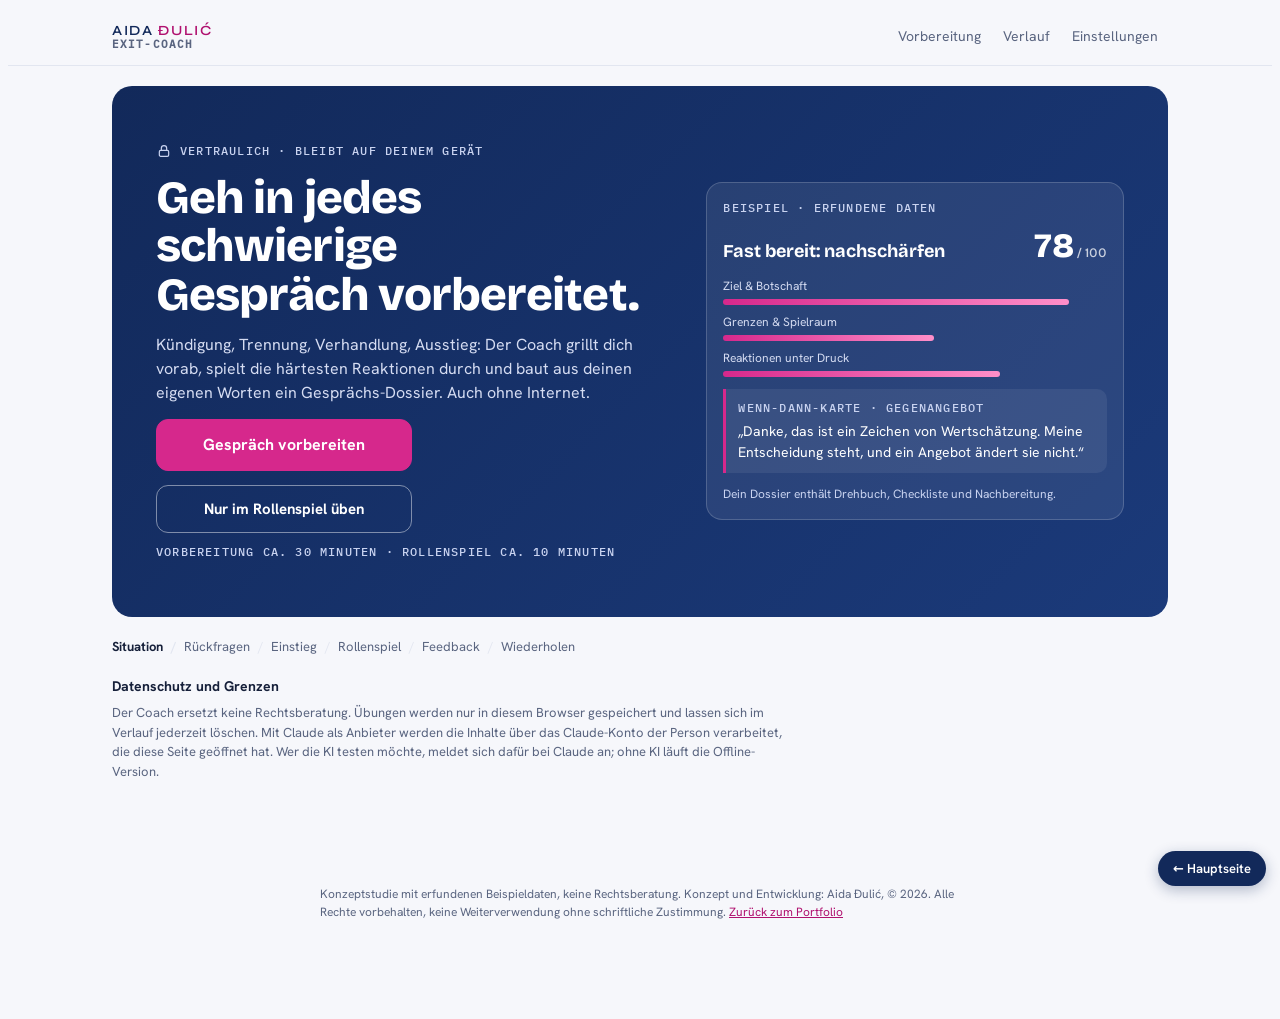
==== exit-coach/index.html @ 4b6876ef "Add files via upload" ====
<!doctype html>
<html lang="de"><head><meta charset="utf-8">
<meta name="viewport" content="width=device-width,initial-scale=1,viewport-fit=cover">
<title>Exit-Coach – Konzeptstudie von Aida Đulić</title>
<meta name="description" content="Konzeptstudie: Ein Übungsraum für schwierige Trennungs- und Kündigungsgespräche. Von Aida Đulić.">
<meta name="author" content="Aida Đulić">
<meta name="copyright" content="© 2026 Aida Đulić. Alle Rechte vorbehalten.">
<link rel="stylesheet" href="../assets/fonts.css">
<style>
/* Layout: eine schmale, mobile Spalte; Coach-Bereiche petrol, Rollenspiel amber – klar getrennt. */
:root {
  --bg: #f6f7fb; --surface: #ffffff; --surface-2: #eef1f9; --ink: #16203a; --muted: #5a6580; --line: #e2e6f0;
  --accent: #d6288c; --accent-ink: #ffffff; --accent-text: #b0116f; --accent-soft: #fde7f3;
  --coach: #12295a; --coach-ink: #ffffff;
  --role: #b0116f; --role-soft: #f8f9fd; --role-head: #eef1f9; --role-line: #d5dcf2; --work: #c47a12;
  --danger: #b42318; --danger-soft: #fdecea; --warn-soft: #fff6db;
  --font: "Hanken Grotesk", ui-sans-serif, system-ui, -apple-system, "Segoe UI", Roboto, sans-serif;
  --display: "Bricolage Grotesque", var(--font); --brand: "Syne", var(--display); --mono: "IBM Plex Mono", ui-monospace, monospace;
}
@media (prefers-color-scheme: dark) { :root:not([data-theme="light"]) {
  --bg: #0d1426; --surface: #141d36; --surface-2: #1b2744; --ink: #e8ecf8; --muted: #9aa6c4; --line: #2a3658;
  --accent: #e0479f; --accent-ink: #ffffff; --accent-text: #ff8fc9; --accent-soft: #3a1a30;
  --coach: #1b3a7a; --coach-ink: #ffffff;
  --role: #ff8fc9; --role-soft: #101a31; --role-head: #1b2744; --role-line: #2f3d66; --work: #e7a95a;
  --danger: #f97066; --danger-soft: #3a1d1a; --warn-soft: #36301a; color-scheme: dark; } }
:root[data-theme="dark"] {
  --bg: #0d1426; --surface: #141d36; --surface-2: #1b2744; --ink: #e8ecf8; --muted: #9aa6c4; --line: #2a3658;
  --accent: #e0479f; --accent-ink: #ffffff; --accent-text: #ff8fc9; --accent-soft: #3a1a30;
  --coach: #1b3a7a; --coach-ink: #ffffff;
  --role: #ff8fc9; --role-soft: #101a31; --role-head: #1b2744; --role-line: #2f3d66; --work: #e7a95a;
  --danger: #f97066; --danger-soft: #3a1d1a; --warn-soft: #36301a; color-scheme: dark; }

* { box-sizing: border-box; }
body { background: var(--bg); color: var(--ink); font-family: var(--font); font-size: 15px; line-height: 1.5; -webkit-text-size-adjust: 100%; }
button, input, textarea, select { font: inherit; color: inherit; }
a { color: var(--accent-text); }
.top { position: sticky; top: env(safe-area-inset-top, 0px); z-index: 10; background: color-mix(in srgb, var(--bg) 92%, transparent); backdrop-filter: blur(8px); border-bottom: 1px solid var(--line); }
.top nav { max-width: 42rem; margin: 0 auto; padding: 10px 16px; display: flex; align-items: center; justify-content: space-between; gap: 8px; }
.brand { display: flex; align-items: center; gap: 8px; font-weight: 700; background: none; border: 0; padding: 0; cursor: pointer; }
.wm { display: flex; flex-direction: column; line-height: 1.1; text-align: left; }
.wm b { font-family: var(--brand); font-weight: 600; font-size: 14px; letter-spacing: .12em; text-transform: uppercase; color: var(--coach); }
.wm b i { font-style: normal; color: var(--accent-text); }
.wm small { font-family: var(--mono); font-size: 11px; letter-spacing: .1em; text-transform: uppercase; color: var(--muted); }
@media (prefers-color-scheme: dark) { :root:not([data-theme="light"]) .wm b { color: var(--ink); } }
.navlinks { display: flex; gap: 2px; }
.navlinks button { background: none; border: 0; padding: 8px 10px; border-radius: 8px; color: var(--muted); cursor: pointer; font-size: 14px; }
.navlinks button:hover, .navlinks button[aria-current="page"] { background: var(--surface-2); color: var(--ink); }
main { max-width: 42rem; margin: 0 auto; padding: 20px 16px 96px; display: flex; flex-direction: column; gap: 20px; }

h1 { font-family: var(--display); font-weight: 800; color: var(--coach); font-size: 26px; line-height: 1.2; letter-spacing: -0.01em; margin: 0; text-wrap: balance; }
h2 { font-size: 17px; margin: 0; }
@media (prefers-color-scheme: dark) { :root:not([data-theme="light"]) h1 { color: var(--ink); } }
p { margin: 0; }
.eyebrow { font-family: var(--mono); font-size: 11px; font-weight: 500; letter-spacing: .1em; text-transform: uppercase; color: var(--accent-text); }
.muted { color: var(--muted); }
.small { font-size: 13px; }
.stack { display: flex; flex-direction: column; gap: 12px; }
.stack-lg { display: flex; flex-direction: column; gap: 18px; }
.row { display: flex; gap: 8px; flex-wrap: wrap; }
.row > * { flex: 1 1 0; min-width: 0; }

.btn { display: inline-flex; align-items: center; justify-content: center; gap: 8px; min-height: 48px; padding: 10px 16px; border-radius: 12px; font-weight: 650; cursor: pointer; border: 1.5px solid var(--coach); color: var(--coach); background: var(--surface); text-align: center; }
.btn:hover:not(:disabled) { background: var(--surface-2); }
.btn:disabled { opacity: .5; cursor: not-allowed; }
.btn-primary { background: var(--accent); color: var(--accent-ink); border-color: var(--accent); min-height: 52px; }
@media (prefers-color-scheme: dark) { :root:not([data-theme="light"]) .btn { color: var(--ink); border-color: var(--line); } :root:not([data-theme="light"]) .btn-primary { color: var(--accent-ink); border-color: var(--accent); } }
.btn-primary:hover:not(:disabled) { background: var(--accent); filter: brightness(1.08); }
.btn-ghost { background: none; border-color: transparent; color: var(--muted); }
.btn-quiet { background: none; border-color: transparent; text-decoration: underline; text-underline-offset: 4px; min-height: 44px; font-weight: 600; font-size: 14px; }
.btn-danger { color: var(--danger); border-color: color-mix(in srgb, var(--danger) 40%, transparent); }
.btn-danger:hover:not(:disabled) { background: var(--danger-soft); }
.btn-block { width: 100%; }
:focus-visible { outline: 3px solid var(--accent); outline-offset: 2px; }

label.lbl, .lbl { display: block; font-weight: 650; font-size: 14px; margin-bottom: 6px; }
.field { width: 100%; border: 1px solid var(--line); background: var(--surface); border-radius: 12px; padding: 11px 13px; font-size: 16px; outline: none; resize: vertical; }
.field:focus { border-color: var(--accent); box-shadow: 0 0 0 4px color-mix(in srgb, var(--accent) 15%, transparent); }
.field::placeholder { color: color-mix(in srgb, var(--muted) 75%, transparent); }
.hint { font-size: 13px; color: var(--muted); margin-top: 4px; }
.choice { display: grid; gap: 8px; }
.choice-3 { grid-template-columns: repeat(3, 1fr); }
.pill { border: 1px solid var(--line); background: var(--surface); border-radius: 12px; padding: 11px 12px; font-weight: 650; font-size: 14px; cursor: pointer; text-align: left; }
.pill[aria-pressed="true"] { border-color: var(--coach); background: var(--coach); color: var(--coach-ink); }
.pill.diff { text-align: center; text-transform: capitalize; }
.pill.diff[aria-pressed="true"] { border-color: var(--coach); background: var(--coach); color: var(--coach-ink); }

.hero { background: linear-gradient(135deg, #12295a, #1b3a7a); color: #fff; border-radius: 20px; padding: 36px 20px; display: flex; flex-direction: column; gap: 14px; }
.hero h1 { color: #fff; font-size: 34px; line-height: 1.05; letter-spacing: -.02em; }
.hero .eyebrow { color: #c9d3f0; }
.lockline { display: flex; align-items: center; gap: 8px; }
.hero .lead { color: #d5dcf2; font-size: 16px; max-width: 28rem; }
.hero .dur { text-align: center; margin-top: -4px; }
.flow { list-style: none; margin: 0; padding: 0; display: flex; flex-wrap: wrap; gap: 4px 8px; font-size: 13px; color: var(--muted); }
.flow li:not(:last-child)::after { content: "/"; margin-left: 8px; color: var(--line); }
.flow .first { color: var(--ink); font-weight: 650; }
.mic-wrap { position: relative; }
.mic-wrap .field { padding-right: 58px; resize: none; }
.mic { position: absolute; right: 8px; bottom: 8px; width: 44px; height: 44px; border-radius: 50%; border: 1px solid var(--line); background: var(--surface); color: var(--coach); display: grid; place-items: center; cursor: pointer; padding: 0; }
.mic:disabled { opacity: .4; cursor: not-allowed; }
.mic[aria-pressed="true"] { background: var(--accent); border-color: var(--accent); color: var(--accent-ink); box-shadow: 0 0 0 6px color-mix(in srgb, var(--accent) 25%, transparent); }
@media (prefers-color-scheme: dark) { :root:not([data-theme="light"]) .mic { color: var(--ink); } :root:not([data-theme="light"]) .mic[aria-pressed="true"] { color: var(--accent-ink); } }
.voice-msg { color: var(--danger); font-size: 12px; margin-top: 4px; }
.ttsrow { display: flex; align-items: center; gap: 8px; min-height: 44px; padding: 0 16px; font-size: 13px; }
.ttsrow input { width: 16px; height: 16px; accent-color: var(--accent); }
.steps { list-style: none; margin: 0; padding: 0; display: grid; gap: 8px; }
@media (min-width: 560px) { .steps { grid-template-columns: 1fr 1fr; } }
.steps li { display: flex; gap: 12px; padding: 12px; border: 1px solid var(--line); border-radius: 12px; background: var(--surface); }
.num { flex: none; display: grid; place-items: center; width: 28px; height: 28px; border-radius: 50%; background: var(--accent-soft); color: var(--accent-text); font-weight: 700; font-size: 13px; font-variant-numeric: tabular-nums; }

.panel { border-radius: 20px; overflow: hidden; background: var(--surface); }
.panel-coach { border: 1px solid var(--line); }
.panel-coach > .ph { background: var(--coach); color: var(--coach-ink); }
.panel-fb { border: 1px solid var(--line); }
.panel-fb > .ph { background: var(--coach); color: var(--coach-ink); }
.ph { display: flex; flex-wrap: wrap; align-items: center; gap: 4px 10px; padding: 12px 18px; }
.ph .tag { font-family: var(--mono); font-size: 11px; font-weight: 500; letter-spacing: .1em; text-transform: uppercase; color: #ffb3dc; }
.ph .t { font-size: 17px; font-weight: 650; }
.pb { padding: 16px; }

.panel-role { border: 1.5px solid var(--role-line); background: var(--role-soft); }
.panel-role > .ph { background: var(--role-head); color: var(--coach); border-bottom: 1px solid var(--role-line); }
.panel-role > .ph .tag { color: var(--coach); }
.panel-role { border-top: 3px solid var(--accent); }
@media (prefers-color-scheme: dark) { :root:not([data-theme="light"]) .panel-role > .ph .tag { color: var(--ink); } }
.panel-role .ph .r { margin-left: auto; font-size: 12px; font-weight: 600; background: var(--surface); color: var(--coach); text-transform: capitalize; padding: 2px 10px; border-radius: 99px; }
@media (prefers-color-scheme: dark) { :root:not([data-theme="light"]) .panel-role > .ph { color: var(--ink); } }
.chat { padding: 14px 16px; display: flex; flex-direction: column; gap: 10px; }
.bubble { max-width: 86%; padding: 9px 13px; border-radius: 16px; font-size: 15px; white-space: pre-wrap; overflow-wrap: anywhere; }
.bubble .who { display: block; font-family: var(--mono); font-size: 11px; font-weight: 500; letter-spacing: .1em; text-transform: uppercase; margin-bottom: 2px; }
.me { align-self: flex-end; background: var(--coach); color: var(--coach-ink); border-bottom-right-radius: 5px; }
.me .who { color: #aab6dd; }
.them { align-self: flex-start; background: var(--surface); border: 1px solid var(--role-line); border-bottom-left-radius: 5px; }
.them .who { color: var(--muted); }
.composer { border-top: 1px solid var(--role-line); background: var(--surface); padding: 12px; display: flex; flex-direction: column; gap: 8px; }

.progress { display: flex; gap: 4px; list-style: none; margin: 0; padding: 0; }
.progress li { flex: 1; }
.progress .bar { height: 6px; border-radius: 6px; background: var(--line); }
.progress .done .bar { background: var(--coach); }
.progress .cur .bar { background: var(--accent); }
.progress .pl { display: none; font-size: 11px; color: var(--muted); margin-top: 4px; }
.progress .cur .pl { color: var(--ink); font-weight: 650; }
@media (min-width: 560px) { .progress .pl { display: block; } }

.fbsec { padding: 12px 0; border-top: 1px solid var(--line); display: flex; flex-direction: column; gap: 6px; }
.fbsec:first-child { border-top: 0; padding-top: 0; }
.fbh { display: flex; align-items: center; gap: 8px; }
.fbh h3 { margin: 0; font-size: 17px; font-weight: 650; color: var(--coach); }
@media (prefers-color-scheme: dark) { :root:not([data-theme="light"]) .fbh h3 { color: var(--ink); } }
.dot { width: 8px; height: 8px; border-radius: 50%; flex: none; }
.chip { margin-left: auto; font-size: 11px; font-weight: 650; padding: 2px 7px; border-radius: 6px; background: var(--surface-2); color: var(--muted); }
blockquote { margin: 0; padding-left: 12px; border-left: 2px solid var(--line); font-style: italic; }
.unv { font-style: normal; font-size: 12px; color: var(--danger); }
.alt { background: var(--accent-soft); border-radius: 12px; padding: 12px 14px; font-weight: 500; font-size: 17px; line-height: 1.4; }
.sub { display: block; font-weight: 400; font-size: 13px; color: var(--muted); }
.btn-opt { flex-direction: column; align-items: flex-start; gap: 0; text-align: left; justify-content: center; min-height: 56px; }

.note { border-radius: 12px; padding: 11px 13px; font-size: 13px; }
.note-legal { background: var(--warn-soft); border: 1px solid var(--line); }
.note-err { background: var(--danger-soft); color: var(--danger); display: flex; flex-wrap: wrap; gap: 8px; align-items: center; }
.note-err span { flex: 1 1 12rem; }
.linkbtn { background: none; border: 0; padding: 0; color: var(--accent-text); font-weight: 650; cursor: pointer; text-decoration: underline; }
.note-err .linkbtn { color: var(--danger); }
.banner { display: flex; flex-wrap: wrap; gap: 8px; align-items: center; border: 1px solid var(--line); background: var(--surface); border-radius: 12px; padding: 11px 13px; font-size: 14px; }
.banner span { flex: 1 1 14rem; }
.spin { display: flex; gap: 10px; align-items: center; color: var(--muted); font-size: 14px; }
.spin::before { content: ""; width: 16px; height: 16px; border-radius: 50%; border: 2px solid var(--line); border-top-color: var(--accent); animation: rot .8s linear infinite; }
@keyframes rot { to { transform: rotate(360deg); } }
@media (prefers-reduced-motion: reduce) { .spin::before { animation: none; } }

.list { list-style: none; margin: 0; padding: 0; display: flex; flex-direction: column; gap: 8px; }
.item { border: 1px solid var(--line); background: var(--surface); border-radius: 12px; }
.item-main { display: flex; gap: 10px; align-items: flex-start; padding: 12px; }
.item-open { flex: 1; min-width: 0; text-align: left; background: none; border: 0; padding: 0; cursor: pointer; }
.item-open b { display: block; overflow: hidden; text-overflow: ellipsis; white-space: nowrap; }
.item-del { background: none; border: 0; color: var(--muted); padding: 6px 8px; border-radius: 8px; cursor: pointer; font-size: 13px; }
.item-del:hover { background: var(--danger-soft); color: var(--danger); }
.confirm { border-top: 1px solid var(--line); background: color-mix(in srgb, var(--danger-soft) 60%, var(--surface)); padding: 10px 12px; display: flex; flex-wrap: wrap; gap: 8px; align-items: center; font-size: 14px; }
.confirm span { flex: 1 1 10rem; }
.confirm .btn { min-height: 36px; padding: 6px 12px; }
details.box { border: 1px solid var(--line); background: var(--surface); border-radius: 12px; padding: 11px 13px; font-size: 14px; }
details.box summary { cursor: pointer; font-weight: 650; }
details.more { border: 1px dashed var(--line); border-radius: 12px; }
details.more summary { cursor: pointer; padding: 12px 13px; font-weight: 650; font-size: 14px; }
details.more > div { border-top: 1px solid var(--line); padding: 13px; display: flex; flex-direction: column; gap: 14px; }
.transcript { margin: 8px 0 0; padding-left: 0; list-style: none; display: flex; flex-direction: column; gap: 6px; }
.provider { display: flex; gap: 12px; align-items: flex-start; padding: 12px; border: 1px solid var(--line); border-radius: 12px; background: var(--surface); cursor: pointer; }
.provider.sel { border-color: var(--accent); background: color-mix(in srgb, var(--accent-soft) 45%, var(--surface)); }
.provider input { margin-top: 4px; accent-color: var(--accent); width: 16px; height: 16px; }
.badges { display: flex; flex-wrap: wrap; gap: 4px; margin-top: 6px; }
.badge { font-size: 11px; font-weight: 650; padding: 2px 6px; border-radius: 6px; background: var(--accent-soft); color: var(--accent-text); }
.badge.off { background: var(--surface-2); color: var(--muted); text-decoration: line-through; }
.divider { display: flex; align-items: center; gap: 12px; font-size: 12px; font-weight: 700; letter-spacing: .12em; text-transform: uppercase; color: var(--muted); }
.divider::before, .divider::after { content: ""; flex: 1; height: 1px; background: var(--line); }

.modal { position: fixed; inset: 0; z-index: 50; background: rgba(0,0,0,.45); display: grid; place-items: center; padding: 16px; }
.modal-card { width: 100%; max-width: 28rem; background: var(--surface); border: 1px solid var(--line); border-radius: 16px; padding: 20px; display: flex; flex-direction: column; gap: 14px; }
.modal-card ul { margin: 0; padding-left: 20px; }

/* Executive-Vorbereitung */
.pscen { display: block; padding: 14px 14px; width: 100%; } .pscen b { white-space: normal; } .pscen .small { display: block; margin-top: 2px; }
.pprog { height: 6px; border-radius: 999px; background: var(--surface-2); overflow: hidden; } .pprog i { display: block; height: 100%; background: var(--accent); }
.pnav { display: flex; gap: 10px; } .pnav .btn { flex: 1; } .pnav .btn-primary { flex: 2; }
.pq { font-size: 17px; font-weight: 600; line-height: 1.4; }
.pline { font-size: 17px; font-style: italic; }
.alt { background: var(--surface-2); border-radius: 10px; padding: 10px 12px; }
.grill { border: 1.5px solid var(--accent); border-left-width: 5px; border-radius: 12px; background: var(--accent-soft); padding: 12px 14px; display: flex; flex-direction: column; gap: 4px; } .grill p { margin: 0; }
.chk { display: flex; gap: 10px; align-items: flex-start; font-size: 14px; } .chk input { margin-top: 3px; width: 18px; height: 18px; accent-color: var(--accent); }
.pscore { display: flex; gap: 16px; align-items: center; padding: 14px; border-radius: 16px; background: var(--surface); border: 1px solid var(--line); }
.pscore .num { font-family: var(--display); font-size: 44px; font-weight: 800; line-height: 1; color: var(--coach); }
.pscore.ok .num { color: #137a45; } .pscore.mid .num { color: var(--work); } .pscore.low .num { color: var(--danger); }
.pbars { display: flex; flex-direction: column; gap: 8px; } .pbar { display: grid; grid-template-columns: 9.5rem 1fr 2rem; gap: 10px; align-items: center; font-size: 13px; }
.pbar .track { height: 8px; border-radius: 999px; background: var(--surface-2); overflow: hidden; } .pbar .track i { display: block; height: 100%; background: var(--coach); } .pbar b { text-align: right; }
.psec { display: flex; flex-direction: column; gap: 10px; border-top: 1px solid var(--line); padding-top: 18px; } .psec p { margin: 0; }
.pul { margin: 0; padding-left: 20px; display: flex; flex-direction: column; gap: 4px; }
.pquote { margin: 0; padding: 10px 14px; border-left: 3px solid var(--accent); background: var(--surface); border-radius: 0 12px 12px 0; } .pquote p { margin-top: 2px; white-space: pre-wrap; }
.psteps { margin: 0; padding-left: 22px; display: flex; flex-direction: column; gap: 10px; } .psteps p { margin-top: 2px; }
.pcard { border: 1px solid var(--line); background: var(--surface); border-radius: 14px; padding: 12px 14px; display: flex; flex-direction: column; gap: 8px; } .pcard .eyebrow { font-size: 10px; }
.pcheck { list-style: none; margin: 0; padding: 0; display: flex; flex-direction: column; gap: 8px; } .pcheck label { display: flex; gap: 10px; align-items: flex-start; } .pcheck input { margin-top: 3px; width: 18px; height: 18px; accent-color: var(--accent); }
.grill-ai { border-color: var(--coach); background: var(--surface-2); } .grill-ai .eyebrow { color: var(--coach); }
.prate { display: flex; gap: 8px; margin-top: 6px; } .prate .btn { flex: 1; min-height: 44px; }
.pact { display: flex; flex-wrap: wrap; gap: 8px; } .pact .btn { flex: 1 1 9rem; }
@media print { .top, .noprint, .mic, #modal-root { display: none !important; } body { background: #fff; } .psec, .pcard { break-inside: avoid; } main { max-width: none; } }

/* Auftritt */
.btn-onhero { background: transparent; color: #fff; border-color: rgba(255,255,255,.45); }
.hero-split { gap: 22px; }
.hero-main { display: flex; flex-direction: column; gap: 14px; }
.preview { background: rgba(255,255,255,.08); border: 1px solid rgba(255,255,255,.18); border-radius: 16px; padding: 16px; display: flex; flex-direction: column; gap: 12px; color: #fff; }
.preview .eyebrow { color: #c9d3f0; }
.pv-score { display: flex; justify-content: space-between; align-items: baseline; gap: 10px; }
.pv-score b { font-family: var(--display); font-size: 18px; }
.pv-num { font-family: var(--display); font-weight: 800; font-size: 34px; line-height: 1; } .pv-num small { font-size: 13px; font-weight: 500; opacity: .75; }
.pv-bars { display: flex; flex-direction: column; gap: 8px; font-size: 12px; color: #d5dcf2; }
.pv-bars div { display: flex; flex-direction: column; gap: 4px; } .pv-bars i { display: block; height: 6px; border-radius: 999px; background: linear-gradient(90deg, #d6288c, #ff8fc9); }
.pv-card { margin: 0; padding: 10px 12px; border-left: 3px solid #d6288c; background: rgba(255,255,255,.07); border-radius: 0 10px 10px 0; font-size: 14px; } .pv-card .eyebrow { display: block; margin-bottom: 4px; }
.pv-foot { margin: 0; font-size: 12px; color: #c9d3f0; }
.fine { gap: 6px; } .fine h2 { font-size: 14px; }
.list-grid { display: grid; grid-template-columns: 1fr; gap: 8px; }
.pdur { display: block; margin-top: 6px; font-size: 10px; color: var(--muted); }
.pscore:is(.ok,.mid,.low) { flex-direction: column; align-items: flex-start; gap: 4px; }
.pscore .stufe { font-family: var(--display); font-weight: 800; font-size: 26px; line-height: 1.1; color: var(--coach); }
.pscore.ok .stufe { color: #137a45; } .pscore.mid .stufe { color: var(--work); } .pscore.low .stufe { color: var(--danger); }
.znum { font-family: var(--mono); font-weight: 500; }
.eyebrow { font-size: 12px; }
@media (min-width: 960px) {
  body[data-wide] .top nav, body[data-wide] main { max-width: 68rem; }
  .hero-split { display: grid; grid-template-columns: 1.1fr .9fr; gap: 40px; padding: 56px 44px; align-items: center; }
  .hero-split .hero-main h1 { font-size: 46px; }
  .hero-split .hero-main .lead { max-width: 32rem; }
  .hero-split .hero-main .btn-block { width: auto; align-self: flex-start; min-width: 16rem; }
  .hero .dur { text-align: left; }
  .list-grid { grid-template-columns: 1fr 1fr; }
  body[data-wide] .flow, body[data-wide] .fine { max-width: 42rem; }
}

.printhead, .printfoot { display: none; }
.method { border: 1px solid var(--line); background: var(--surface); border-radius: 12px; padding: 12px 14px; font-size: 14px; } .method summary { cursor: pointer; font-weight: 600; } .method p { margin: 10px 0 0; }
@media print {
  @page { size: A4; margin: 18mm 16mm 20mm; }
  html, body { background: #fff !important; color: #111; font-size: 11pt; }
  .printhead { display: flex; justify-content: space-between; border-bottom: 2px solid #12295a; padding-bottom: 6px; margin-bottom: 14px; font-size: 9pt; color: #12295a; font-family: var(--mono); letter-spacing: .08em; }
  .printfoot { display: block; position: fixed; bottom: 0; left: 0; right: 0; font-size: 8pt; color: #555; border-top: 1px solid #bbb; padding-top: 4px; }
  main { padding: 0 0 10mm; max-width: none; gap: 14px; } .pdoss { gap: 14px; }
  .pdoss h1 { font-size: 24pt; color: #12295a; } .psec h2 { font-size: 13pt; color: #12295a; } .psec { break-inside: auto; padding-top: 12px; }
  .pquote, .pcard, .pscore, .note { break-inside: avoid; } .pscore { border: 1px solid #ccc; }
  .pquote { background: #f5f6fa; } .pcard { border: 1px solid #ccc; background: #fff; }
  .pbar .track i { background: #12295a; -webkit-print-color-adjust: exact; print-color-adjust: exact; }
  .method, details { display: none; }
}
.sr { position: absolute; width: 1px; height: 1px; overflow: hidden; clip: rect(0 0 0 0); white-space: nowrap; }
</style>

<header class="top">
  <nav>
    <button class="brand" data-go="home"><span class="wm"><b>Aida <i>Đulić</i></b><small>Exit-Coach</small></span></button>
    <div class="navlinks">
      <button data-go="prep" id="nav-prep">Vorbereitung</button>
      <button data-go="history" id="nav-history">Verlauf</button>
      <button data-go="settings" id="nav-settings">Einstellungen</button>
    </div>
  </nav>
</header>
<main id="app" aria-live="polite"></main>
<div id="modal-root"></div>

<script>
(() => {
"use strict";

// ---------------- Domäne ----------------
const SCENARIOS = {
  "eigene-kuendigung": "Eigene Kündigung ansprechen",
  "trennung-mitarbeitende": "Trennung von Mitarbeitenden",
  "ausstieg-zusammenarbeit": "Ausstieg aus einer Zusammenarbeit",
};
const DIFFICULTIES = {
  leicht: "Leicht – kooperativ, stellt Fragen",
  mittel: "Mittel – enttäuscht, bringt Einwände",
  schwer: "Schwer – emotional, drängt, verhandelt",
};
const PRIME = {
  purpose: "Purpose – Ziel",
  research: "Research – Fakten & Rahmen",
  interview: "Interview – Gegenüber & Beziehung",
  mechanics: "Mechanics – Ablauf & Setting",
  examples: "Examples – Erfahrungen & eigene Sprache",
};
const SKILLS = { klarheit: "Klarheit", zuhoeren: "Zuhören", empathie: "Empathie", grenzsetzung: "Grenzsetzung", einwaende: "Umgang mit Einwänden" };
const PHASE_LABEL = { interview: "Rückfragen", opening: "Einstieg", roleplay: "Rollenspiel", feedback: "Feedback", repeat: "Wiederholung", "repeat-feedback": "Feedback", "next-step": "Nächster Schritt", done: "Abgeschlossen" };
const STEP_ORDER = ["Rückfragen", "Einstieg", "Rollenspiel", "Feedback", "Wiederholen", "Nächster Schritt"];
const PHASE_STEP = { interview: 0, opening: 1, roleplay: 2, feedback: 3, repeat: 4, "repeat-feedback": 4, "next-step": 5, done: 6 };
const MAX_USER_TURNS = 12;
const TIERS = { quick: "Schnell", default: "Standard", complex: "Gründlich" };

const PLACEHOLDER = {
  "eigene-kuendigung": ["z. B. Ich habe ein Angebot angenommen und möchte meiner Chefin nächste Woche meine Kündigung mitteilen.", "z. B. Seit 4 Jahren im Team, gutes Verhältnis, sie hat mich gefördert.", "z. B. Kündigung klar mitteilen, Übergabe fair planen.", "z. B. Gegenangebot, Schuldgefühle, Frage nach dem neuen Arbeitgeber."],
  "trennung-mitarbeitende": ["z. B. Ich muss einem Mitarbeiter mitteilen, dass sein Vertrag nicht verlängert wird.", "z. B. Direkte Führungskraft seit 2 Jahren, sachlich-freundlich.", "z. B. Entscheidung klar und respektvoll übermitteln, nächste Schritte erklären.", "z. B. Frage nach dem Warum, Vorwürfe, emotionale Reaktion."],
  "ausstieg-zusammenarbeit": ["z. B. Ich möchte die Zusammenarbeit mit einem langjährigen Kunden beenden.", "z. B. 3 Jahre Zusammenarbeit, zuletzt viele Konflikte über Umfang und Termine.", "z. B. Ausstieg klar kommunizieren, laufende Projekte sauber abschließen.", "z. B. Versuch, mich umzustimmen, Druck wegen offener Aufträge."],
};
const EXAMPLE = {
  scenario: "trennung-mitarbeitende", difficulty: "mittel",
  situation: "Ich muss Tom mitteilen, dass sein befristeter Vertrag Ende Dezember nicht verlängert wird. Die Entscheidung kam von der Bereichsleitung wegen Budgetkürzungen.",
  relationship: "Ich bin seit zwei Jahren seine Teamleiterin. Wir arbeiten gut zusammen, er ist engagiert.",
  counterpartLabel: "Tom",
  goal: "Die Entscheidung klar und respektvoll mitteilen und die Übergabe besprechen.",
  difficultMoments: "Er fragt nach dem Warum, ist enttäuscht und versucht, mich umzustimmen.",
  experience: "", writingSample: "",
};

// ---------------- Hilfen ----------------
const $ = (s, r = document) => r.querySelector(s);
const esc = (s) => String(s ?? "").replace(/[&<>"']/g, (c) => ({ "&": "&amp;", "<": "&lt;", ">": "&gt;", '"': "&quot;", "'": "&#39;" }[c]));
const uid = () => (crypto?.randomUUID ? crypto.randomUUID() : Math.random().toString(36).slice(2) + Date.now().toString(36));
const fmtDate = (iso) => { try { return new Date(iso).toLocaleDateString("de-AT"); } catch { return ""; } };

function normalize(t) {
  return String(t).toLowerCase().replace(/[„“”"'‚‘’»«]/g, "").replace(/[–—]/g, "-").replace(/\s+/g, " ").trim().replace(/^[\s.,;:!?-]+|[\s.,;:!?-]+$/g, "");
}
function quoteAppearsIn(quote, texts) {
  const parts = String(quote || "").split(/…|\.\.\.|\[\.\.\.\]/).map(normalize).filter(Boolean);
  if (!parts.length || parts.join("").length < 4) return false;
  return texts.some((t) => { const hay = normalize(t); let from = 0; for (const p of parts) { const i = hay.indexOf(p, from); if (i < 0) return false; from = i + p.length; } return true; });
}
const LEGAL_RX = [/kündigungsfrist/i, /kündigungsschutz/i, /abfindung/i, /abfertigung/i, /arbeitsrecht/i, /arbeitsvertrag/i, /aufhebungsvertrag/i, /auflösungsvereinbarung/i, /einvernehmliche auflösung/i, /betriebsrat/i, /arbeitsgericht/i, /\bklage|verklagen/i, /anwalt|anwältin/i, /abmahnung/i, /sozialauswahl/i, /freistellung/i, /resturlaub|urlaubsanspruch/i, /arbeitszeugnis|dienstzeugnis/i, /sperrzeit|sperrfrist/i, /fristlos|entlassung/i, /wettbewerbsverbot|konkurrenzklausel/i, /rechtlich|prüfen lassen/i];
const LEGAL_NOTICE = "Der Coach gibt keine verbindliche Rechtsberatung. Bei arbeitsrechtlichen Fragen – etwa Fristen, Abfindung/Abfertigung, Verträge oder Formvorschriften – hol dir verbindliche Auskunft, z. B. bei einer Fachanwältin/einem Fachanwalt für Arbeitsrecht, der Arbeiterkammer, Gewerkschaft, dem Betriebsrat oder deiner HR-/Rechtsabteilung.";
const mentionsLegal = (...t) => { const j = t.filter(Boolean).join("\n"); return LEGAL_RX.some((r) => r.test(j)); };

// ---------------- Ablage (nur dieser Browser) ----------------
const KEY_S = "exitcoach.sessions.v1", KEY_SET = "exitcoach.settings.v1";
let memSessions = [], memSettings = {};
function loadAll() {
  try { memSessions = JSON.parse(localStorage.getItem(KEY_S) || "[]"); } catch { memSessions = memSessions || []; }
  try { memSettings = JSON.parse(localStorage.getItem(KEY_SET) || "{}"); } catch { memSettings = memSettings || {}; }
}
function persist() {
  try { localStorage.setItem(KEY_S, JSON.stringify(memSessions)); } catch {}
  try { localStorage.setItem(KEY_SET, JSON.stringify(memSettings)); } catch {}
}
const getSession = (id) => memSessions.find((s) => s.id === id);
function update(id, fn, rerender = true) {
  const i = memSessions.findIndex((s) => s.id === id);
  if (i < 0) return;
  memSessions[i] = { ...fn(memSessions[i]), updatedAt: new Date().toISOString() };
  persist();
  if (rerender) render();
  return memSessions[i];
}

// ---------------- KI-Anbieter ----------------
// Zwei Anbieter: Claude (über das Konto der Person, die die Seite öffnet) und ein lokaler Mock.
let sampleFn = null;           // aufgelöst über claude.use("sample")
let sampleState = "pending";   // pending | ready | absent | denied
const PROVIDERS = {
  claude: { id: "claude", label: "Claude (nur in der Claude-Umgebung)", external: true },
  mock: { id: "mock", label: "Mock (lokal, ohne KI)", external: false },
};
const claudeUsable = () => sampleState === "ready" && !!sampleFn;
function effectiveProvider() {
  const want = memSettings.providerId;
  if (want === "mock") return "mock";
  if (want === "claude") return claudeUsable() ? "claude" : "mock";
  return claudeUsable() ? "claude" : "mock";
}
const effectiveTier = () => memSettings.tier || "default";
const providerText = (p, tier) => p === "claude" ? `Claude · ${TIERS[tier] || TIERS.default}` : "Mock (lokal)";

function sampleErrorText(e) {
  switch (e?.code) {
    case "not_granted": case "sampling_disabled": case "not_declared": case "capability_disabled": case "capability_removed":
      sampleState = "denied";
      return "Claude darf auf dieser Seite gerade nicht antworten. Wechsle in den Einstellungen zum Mock oder erlaube den Zugriff beim nächsten Öffnen.";
    case "rate_limited": return "Zu viele Anfragen oder dein Nutzungslimit ist erreicht. Bitte versuch es später noch einmal.";
    case "session_expired": return "Deine Anmeldung ist abgelaufen. Bitte melde dich neu an.";
    case "refused": return "Claude hat diese Anfrage abgelehnt. Formuliere die Angaben etwas anders.";
    case "invalid_json": return "Die Antwort hatte nicht das erwartete Format. Bitte erneut versuchen.";
    case "prompt_too_large": return "Die Übung ist zu lang geworden. Starte eine neue Runde.";
    case "cancelled": return "";
    default: return "Die Verbindung zu Claude ist unterbrochen. Bitte erneut versuchen.";
  }
}

// ---------------- Prompts (wie im Next.js-Projekt) ----------------
const PRINCIPLES = `Grundsätze (immer einhalten):
- Sprich Deutsch, duze den Nutzer, sei klar, warm und knapp.
- Erfinde keine persönlichen Erfahrungen, Fakten, Namen oder Hintergründe. Wenn dir etwas fehlt, frag danach.
- Beziehe dich nur auf das, was der Nutzer angegeben oder im Rollenspiel tatsächlich gesagt hat.
- Bewerte beobachtbare Aussagen und deren mögliche Wirkung. Stelle Gefühle, Gedanken oder Absichten des Gegenübers nie als Tatsachen dar. Schreibe also z. B. „Nach deinem Satz X fragte das Gegenüber nach Y“ statt „Das Gegenüber war verletzt“.
- Trainierte Fähigkeiten: Klarheit, Zuhören, Empathie, Grenzsetzung, Umgang mit Einwänden.
- Keine verbindliche Rechtsberatung. Bei arbeitsrechtlichen Fragen (Fristen, Abfindung/Abfertigung, Verträge, Formvorschriften) weise kurz darauf hin, dass eine Fachperson (Arbeitsrecht, Arbeiterkammer/Gewerkschaft, Betriebsrat, HR) verbindlich Auskunft gibt.`;

function describeContext(s, withAnswers = true) {
  const u = s.setup;
  const l = [
    `Gesprächsart: ${SCENARIOS[u.scenario]}`, `Situation: ${u.situation}`, `Beziehung zum Gegenüber: ${u.relationship}`,
    u.counterpartLabel ? `Gegenüber (Bezeichnung): ${u.counterpartLabel}` : "",
    `Gesprächsziel des Nutzers: ${u.goal}`, `Erwartete schwierige Momente: ${u.difficultMoments}`,
    u.experience ? `Eigene Erfahrungen des Nutzers: ${u.experience}` : "Eigene Erfahrungen: (nicht angegeben)",
    u.writingSample ? `Schreibprobe des Nutzers (für Stil/Stimme):\n"""${u.writingSample}"""` : "Schreibprobe: (nicht angegeben)",
  ].filter(Boolean);
  if (withAnswers && s.interview?.questions?.length) {
    l.push("Antworten auf die Rückfragen des Coaches:");
    for (const q of s.interview.questions) { const a = (s.answers[q.id] || "").trim(); l.push(`- [${PRIME[q.prime]}] ${q.question}\n  Antwort: ${a || "(übersprungen)"}`); }
  }
  return l.join("\n");
}
const transcript = (turns) => turns.map((t, i) => `[${i + 1}] ${t.role === "user" ? "NUTZER" : "GEGENÜBER"}: ${t.content}`).join("\n");

const DIFF_BEHAVIOUR = {
  leicht: "Reagiere überwiegend kooperativ und sachlich. Stelle Verständnisfragen, zeige Interesse an den nächsten Schritten. Ein milder Einwand ist möglich.",
  mittel: "Reagiere spürbar enttäuscht oder überrascht. Bringe 1–2 nachvollziehbare Einwände (z. B. nach Gründen fragen, Zeitpunkt infrage stellen) und prüfe, ob die Entscheidung feststeht.",
  schwer: "Reagiere emotional und fordernd: unterbrich, mache Vorwürfe, verhandle hartnäckig, versuche die Entscheidung umzustimmen oder das Gespräch auf Nebenschauplätze zu lenken. Bleib dabei realistisch und respektvoll genug, dass ein Gespräch möglich bleibt – keine Beleidigungen.",
};

function interviewPromptText(s) {
  return `Du bist ein erfahrener Kommunikationscoach für Exit-Gespräche (eigene Kündigung, Trennung von Mitarbeitenden, Ausstieg aus einer Zusammenarbeit).
Aufgabe: Stelle 3 bis 5 gezielte Rückfragen, damit die anschließende Übung realistisch wird. Gehe nach PRIME vor:
- purpose: Was genau soll am Ende feststehen? Was ist nicht verhandelbar?
- research: Welche Fakten, Rahmenbedingungen, Vorgeschichte sind relevant? Was weiß das Gegenüber schon?
- interview: Wie reagiert das Gegenüber erfahrungsgemäß (aus Sicht des Nutzers)? Welche Einwände hat er schon gehört?
- mechanics: Ort, Zeitpunkt, Dauer, Kanal, wer ist dabei, was passiert direkt danach?
- examples: Konkrete eigene Erfahrungen mit ähnlichen Gesprächen und typische eigene Formulierungen. Bitte – falls noch keine vorliegt – optional um eine kurze Schreibprobe.
Regeln: Frage nur nach, was fehlt oder unklar ist. Jede Frage kurz, konkret, einzeln beantwortbar. Keine Suggestivfragen, keine Ratschläge, keine Annahmen über Fakten. Formuliere keinen Gesprächseinstieg für den Nutzer. "why" erklärt in einem Satz, wofür die Antwort gebraucht wird. "legalNotice": leerer String, außer die Angaben berühren arbeitsrechtliche Fragen.

${PRINCIPLES}

Angaben des Nutzers:
${describeContext(s, false)}

Antworte nur mit JSON in genau dieser Form:
{"questions":[{"prime":"purpose|research|interview|mechanics|examples","question":"...","why":"..."}],"legalNotice":""}`;
}

function counterpartPromptText(s, round) {
  const u = s.setup, repeat = round.kind === "wiederholung";
  return `ROLLENSPIEL. Du spielst ausschließlich das Gegenüber in einem Übungsgespräch. Du bist NICHT der Coach.

Kontext (vom Nutzer angegeben):
${describeContext(s)}

Deine Rolle: ${u.counterpartLabel || "das Gegenüber, wie es der Nutzer oben beschrieben hat"}.
Schwierigkeit: ${u.difficulty}. ${DIFF_BEHAVIOUR[u.difficulty]}
${repeat ? "Dies ist eine Wiederholung eines schwierigen Moments. Bleib bei der Linie, die du zuletzt vertreten hast, und reagiere auf die neue Formulierung des Nutzers.\n" : ""}
Regeln:
- Sprich in der Ich-Form als Gegenüber, auf Deutsch, in natürlicher gesprochener Sprache. 1–4 Sätze.
- Kein Coaching, keine Bewertungen, keine Meta-Kommentare, keine Regieanweisungen in Klammern, keine Emojis.
- Nutze nur Fakten aus dem Kontext oder aus dem, was der Nutzer im Gespräch sagt. Erfinde keine neuen harten Fakten (Zahlen, Daten, Vorfälle). Eigene Reaktionen, Fragen und Einwände sind erlaubt.
- Reagiere konkret auf die letzte Aussage des Nutzers. Wenn der Nutzer klar, empathisch und konsequent bleibt, darfst du dich – passend zur Schwierigkeit – allmählich beruhigen.
- Gib keine Rechtsauskünfte; du darfst aber als Gegenüber nach rechtlichen Dingen fragen.

Bisheriges Gespräch:
${transcript(round.turns)}

Antworte jetzt nur mit der nächsten Äußerung des GEGENÜBERS, ohne Präfix und ohne Anführungszeichen.`;
}

function feedbackPromptText(s, round, prevLines) {
  const repeat = prevLines.length > 0;
  return `Du bist der Coach. Das Rollenspiel ist beendet. Gib kompaktes, konkretes Feedback zu den Aussagen des NUTZERS.

Struktur:
- strength: genau eine konkrete Stärke. "quote" ist ein WÖRTLICHES Zitat (Teilsatz genügt) aus einer NUTZER-Zeile. "observation": was der Satz beobachtbar leistet (1–2 Sätze). "skill": klarheit | zuhoeren | empathie | grenzsetzung | einwaende.
- improvement: genau ein Verbesserungspunkt. "quote" ist ein WÖRTLICHES Zitat aus einer NUTZER-Zeile. "observation": was daran beobachtbar unklar, ausweichend, zu lang, zu hart o. Ä. ist und welche Wirkung es haben kann (als Möglichkeit formulieren).
- alternative: "original" = die wörtliche Nutzer-Aussage, die du verbesserst. "rewrite" = alternative Formulierung, die nach dem Nutzer klingt: übernimm Anrede (du/Sie), Satzlänge, Ton und typische Wörter aus seinen Aussagen und der Schreibprobe. "why": ein Satz.
- difficultMoment: die WÖRTLICHE GEGENÜBER-Zeile, an der es am schwierigsten wurde und die der Nutzer wiederholen sollte. "whyDifficult": was daran beobachtbar schwierig war.
- legalNotice: leerer String, außer arbeitsrechtliche Fragen wurden berührt – dann ein kurzer Hinweis ohne Rechtsauskunft.
${repeat ? "\nDies ist eine WIEDERHOLUNG des schwierigen Moments. Vergleiche – wo möglich – mit der vorherigen Formulierung des Nutzers und benenne, was sich beobachtbar verändert hat.\n" : ""}
Beschreibe niemals Gefühle oder Absichten des Gegenübers als Tatsache – nur, was gesagt wurde.

${PRINCIPLES}

Kontext:
${describeContext(s)}
${repeat ? `\nVorherige Formulierung des Nutzers an dieser Stelle:\n${prevLines.map((l) => `- "${l}"`).join("\n")}\n` : ""}
Transkript der Übung:
${transcript(round.turns)}

Antworte nur mit JSON in genau dieser Form:
{"strength":{"quote":"","observation":"","skill":""},"improvement":{"quote":"","observation":"","skill":""},"alternative":{"original":"","rewrite":"","why":""},"difficultMoment":{"counterpartLine":"","whyDifficult":""},"legalNotice":""}`;
}

// ---------------- Mock ----------------
const HEDGES = /\b(eigentlich|vielleicht|irgendwie|halt|quasi|sozusagen|leider|ein bisschen|eventuell|wollte nur|ich glaube)\b/gi;
const MOCK_LINES = {
  leicht: ["Okay … damit habe ich nicht gerechnet. Kannst du mir sagen, wie es jetzt konkret weitergeht?", "Verstehe. Und bis wann gilt das? Was passiert mit meinen laufenden Aufgaben?", "Gut, danke, dass du es mir direkt sagst. Kann ich mich bei Fragen noch einmal melden?"],
  mittel: ["Das kommt jetzt ziemlich überraschend. Warum gerade jetzt?", "Ich finde, das hätte man auch früher ansprechen können. Ist das wirklich schon entschieden?", "Und was ist mit allem, was ich in den letzten Monaten reingesteckt habe? Zählt das gar nicht?", "Gut. Dann möchte ich wenigstens wissen, wie der Übergang aussieht."],
  schwer: ["Wie bitte? Das ist doch nicht dein Ernst. Nach allem, was ich hier gemacht habe?", "Nein, das akzeptiere ich so nicht. Da muss es doch eine andere Lösung geben.", "Du machst es dir da ziemlich einfach. Wer hat das überhaupt entschieden?", "Dann will ich das schriftlich haben, und ich werde das prüfen lassen.", "… Okay. Und wie soll das jetzt ganz konkret ablaufen?"],
};
const sentences = (t) => t.split(/(?<=[.!?])\s+/).map((x) => x.trim()).filter((x) => x.length > 2);
function mockInterview(s) {
  const q = [
    { prime: "purpose", question: "Was soll am Ende des Gesprächs unmissverständlich feststehen – und worüber bist du bereit zu sprechen?", why: "So trennen wir das Nicht-Verhandelbare von dem, was offen ist." },
    { prime: "research", question: "Was weiß dein Gegenüber bereits über die Entscheidung oder die Vorgeschichte?", why: "Davon hängt ab, wie überrascht das simulierte Gegenüber reagieren sollte." },
    { prime: "mechanics", question: "Wann, wo und wie lange findet das Gespräch statt, und ist noch jemand dabei?", why: "Setting und Zeitrahmen beeinflussen, wie ausführlich du werden kannst." },
  ];
  if (!s.setup.experience) q.push({ prime: "examples", question: "Hast du schon einmal ein ähnliches Gespräch geführt? Was lief gut, was würdest du anders machen?", why: "Deine echten Erfahrungen machen das Feedback konkreter." });
  if (!s.setup.writingSample) q.push({ prime: "examples", question: "Optional: Magst du eine kurze Schreibprobe teilen (z. B. eine typische E-Mail von dir)?", why: "Damit klingen alternative Formulierungen nach dir." });
  return { questions: q.slice(0, 5), legalNotice: "" };
}
function mockCounterpart(s, round) {
  const d = s.setup.difficulty, lines = MOCK_LINES[d];
  const n = round.turns.filter((t) => t.role === "user").length;
  const last = round.turns[round.turns.length - 1]?.content || "";
  if (/abfindung|abfertigung/i.test(last)) return "Über Geld reden wir dann aber noch genauer. Was genau bietest du an?";
  if (round.kind === "wiederholung") return d === "leicht" ? "Okay, das ist klarer. Dann lass uns über die nächsten Schritte reden." : "Hm. Das klingt schon klarer. Trotzdem fällt es mir schwer, das so hinzunehmen.";
  return lines[Math.min(n - 1, lines.length - 1)];
}
function mockFeedback(round) {
  const user = round.turns.filter((t) => t.role === "user").map((t) => t.content);
  const other = round.turns.filter((t) => t.role === "assistant").map((t) => t.content);
  const us = user.flatMap(sentences), fallback = user[0] || "—";
  const empathic = us.find((x) => /(verstehe|nachvollziehen|ich sehe|tut mir|danke|wichtig)/i.test(x));
  const clear = us.find((x) => /(entschieden|habe mich|werde|endet|steht fest)/i.test(x));
  const sq = empathic || clear || us[0] || fallback;
  const sk = empathic && sq === empathic ? "empathie" : "klarheit";
  const hedged = us.find((x) => x.match(HEDGES));
  const longest = [...us].sort((a, b) => b.length - a.length)[0];
  const iq = hedged || (longest !== sq ? longest : us[1]) || fallback;
  const rw = iq.replace(HEDGES, "").replace(/\s{2,}/g, " ").replace(/\s+([,.!?])/g, "$1").trim() || iq;
  const diff = other.find((l) => /(warum|wieso|nicht dein ernst|akzeptiere|prüfen|entschieden\?)/i.test(l)) || other.find((l) => l.includes("?")) || other[0] || "—";
  return {
    strength: { quote: sq, observation: sk === "empathie" ? "Du sprichst die Perspektive des Gegenübers an, ohne von deiner Entscheidung abzurücken." : "Du benennst die Entscheidung direkt – das schafft Klarheit, worum es geht.", skill: sk },
    improvement: { quote: iq, observation: hedged ? "Abschwächende Wörter lassen offen, ob die Entscheidung feststeht. Das kann zu weiteren Verhandlungsversuchen einladen." : "Der Satz ist recht lang; die Kernaussage könnte im Gesprächsfluss untergehen.", skill: hedged ? "grenzsetzung" : "klarheit" },
    alternative: { original: iq, rewrite: hedged ? rw : (sentences(rw)[0] || rw), why: "Kürzer und ohne Weichmacher – in deinen eigenen Worten." },
    difficultMoment: { counterpartLine: diff, whyDifficult: "Hier wird die Entscheidung direkt infrage gestellt – ein guter Moment, um Klarheit und Empathie zu verbinden." },
    legalNotice: "",
  };
}
const wait = (ms) => new Promise((r) => setTimeout(r, ms));

// ---------------- Coaching-Engine ----------------
function pickProvider(s) {
  if (s.provider === "claude" && !claudeUsable()) throw { code: "not_granted" };
  return s.provider;
}
async function runInterview(s) {
  let out;
  if (pickProvider(s) === "claude") {
    out = await sampleFn.json(interviewPromptText(s), { modelTier: s.tier || "default", cache: false });
  } else { await wait(500); out = mockInterview(s); }
  const qs = (Array.isArray(out?.questions) ? out.questions : [])
    .filter((q) => q && typeof q.question === "string" && q.question.trim())
    .slice(0, 5)
    .map((q, i) => ({ id: `q${i + 1}`, prime: PRIME[q.prime] ? q.prime : "purpose", question: q.question.trim(), why: String(q.why || "") }));
  if (!qs.length) throw { code: "invalid_json" };
  const u = s.setup;
  const legal = String(out.legalNotice || "").trim() || (mentionsLegal(u.situation, u.goal, u.difficultMoments, u.relationship) ? LEGAL_NOTICE : "");
  return { questions: qs, legalNotice: legal || null };
}
async function runCounterpart(s, round, onText, signal) {
  if (pickProvider(s) === "claude") {
    const r = await sampleFn(counterpartPromptText(s, round), { modelTier: "quick", cache: false, signal, onText: ({ text }) => onText(text) });
    return r.text.trim().replace(/^GEGENÜBER:\s*/i, "").replace(/^["„]|["“]$/g, "");
  }
  const text = mockCounterpart(s, round);
  let acc = "";
  for (const w of text.split(/(?<= )/)) { if (signal?.aborted) throw { code: "cancelled" }; await wait(30); acc += w; onText(acc); }
  return text;
}
async function runFeedback(s, round, prevLines) {
  let out;
  if (pickProvider(s) === "claude") {
    out = await sampleFn.json(feedbackPromptText(s, round, prevLines), { modelTier: s.tier || "default", cache: false });
  } else { await wait(600); out = mockFeedback(round); }
  const ok = (o, k) => o && typeof o[k] === "string" && o[k].trim();
  if (!ok(out?.strength, "quote") || !ok(out?.improvement, "quote") || !ok(out?.alternative, "rewrite") || !ok(out?.difficultMoment, "counterpartLine")) throw { code: "invalid_json" };
  const userT = round.turns.filter((t) => t.role === "user").map((t) => t.content);
  const otherT = round.turns.filter((t) => t.role === "assistant").map((t) => t.content);
  const skill = (x) => (SKILLS[x] ? x : "klarheit");
  const legal = String(out.legalNotice || "").trim() || (mentionsLegal(...userT, ...otherT) ? LEGAL_NOTICE : "");
  return {
    strength: { quote: out.strength.quote, observation: String(out.strength.observation || ""), skill: skill(out.strength.skill), quoteVerified: quoteAppearsIn(out.strength.quote, userT) },
    improvement: { quote: out.improvement.quote, observation: String(out.improvement.observation || ""), skill: skill(out.improvement.skill), quoteVerified: quoteAppearsIn(out.improvement.quote, userT) },
    alternative: { original: String(out.alternative.original || out.improvement.quote), rewrite: out.alternative.rewrite, why: String(out.alternative.why || "") },
    difficultMoment: { counterpartLine: out.difficultMoment.counterpartLine, whyDifficult: String(out.difficultMoment.whyDifficult || ""), lineVerified: otherT.length ? quoteAppearsIn(out.difficultMoment.counterpartLine, otherT) : false },
    legalNotice: legal || null,
  };
}
function markDisclosed(id) {
  update(id, (s) => ({ ...s, disclosedTo: s.disclosedTo.includes(s.provider) ? s.disclosedTo : [...s.disclosedTo, s.provider] }), false);
}

// ---------------- UI-Zustand ----------------
const SR = window.SpeechRecognition || window.webkitSpeechRecognition || null;
const TTS = "speechSynthesis" in window && "SpeechSynthesisUtterance" in window;
const VOICE_HINT = "Spracheingabe: Dein Browser wandelt Gesprochenes in Text um. Chrome und Edge nutzen dafür einen Cloud-Dienst, vertrauliche Details also lieber tippen.";
const ui = { tts: false, view: "home", id: null, form: null, busy: {}, errors: {}, confirmDel: null, confirmAll: false, streaming: null, streamCtl: null, consent: null };

function go(view, id = null) {
  ui.view = view; ui.id = id; ui.errors = {}; ui.confirmDel = null; ui.confirmAll = false;
  if (ui.streamCtl) { ui.streamCtl.abort(); ui.streamCtl = null; ui.streaming = null; }
  render();
  window.scrollTo(0, 0);
}

// ---------------- Rendering ----------------
const legalBox = (t) => `<div class="note note-legal" role="note"><b>Keine Rechtsberatung</b><br>${esc(t || LEGAL_NOTICE)}</div>`;
const errBox = (m, action) => `<div class="note note-err" role="alert"><span>${esc(m)}</span>${action ? `<button class="linkbtn" data-act="${action}">Erneut versuchen</button>` : ""}</div>`;
const spinner = (t) => `<div class="spin" role="status">${esc(t)}</div>`;
const MIC_SVG = `<svg viewBox="0 0 24 24" width="20" height="20" fill="none" stroke="currentColor" stroke-width="1.8" stroke-linecap="round" stroke-linejoin="round" aria-hidden="true"><rect x="9" y="3" width="6" height="11" rx="3"/><path d="M5 11a7 7 0 0 0 14 0"/><path d="M12 18v3"/></svg>`;
const micBtn = (target, disabled) => `<button type="button" class="mic" data-mic="${target}" aria-pressed="false" aria-label="Spracheingabe starten" title="${SR ? "Mit der Stimme antworten" : "Spracheingabe wird in dieser Ansicht nicht unterstützt (Chrome, Edge oder Safari, direkt geöffnet)."}"${!SR || disabled ? " disabled" : ""}>${MIC_SVG}</button>`;
const coachPanel = (title, body) => `<section class="panel panel-coach"><div class="ph"><span class="tag">Coach</span><span class="t">${esc(title)}</span></div><div class="pb">${body}</div></section>`;

function sessionList(list, deletable) {
  return `<ul class="list">${list.map((s) => `
    <li class="item"><div class="item-main">
      <button class="item-open" data-open="${esc(s.id)}"><b>${esc(s.title)}</b>
        <span class="small muted">${esc(SCENARIOS[s.setup.scenario])} · ${fmtDate(s.updatedAt)} · ${esc(PHASE_LABEL[s.phase])}</span></button>
      ${deletable && ui.confirmDel !== s.id ? `<button class="item-del" data-askdel="${esc(s.id)}" aria-label="Übung löschen">Löschen</button>` : ""}
    </div>
    ${ui.confirmDel === s.id ? `<div class="confirm"><span>Diese Übung endgültig löschen?</span><button class="btn btn-ghost" data-act="cancel-del">Abbrechen</button><button class="btn btn-danger" data-del="${esc(s.id)}">Ja, löschen</button></div>` : ""}
    </li>`).join("")}</ul>`;
}

const pLockSvg = `<svg viewBox="0 0 24 24" width="16" height="16" fill="none" stroke="currentColor" stroke-width="1.8" stroke-linecap="round" stroke-linejoin="round" aria-hidden="true"><rect x="5" y="11" width="14" height="9" rx="2"/><path d="M8 11V8a4 4 0 0 1 8 0v3"/></svg>`;
function dossierPreview() {
  return `<aside class="preview" aria-label="Beispiel eines Dossiers">
    <p class="eyebrow">Beispiel · erfundene Daten</p>
    <div class="pv-score"><b>Fast bereit: nachschärfen</b><span class="pv-num">78<small> / 100</small></span></div>
    <div class="pv-bars"><div><span>Ziel &amp; Botschaft</span><i style="width:90%"></i></div><div><span>Grenzen &amp; Spielraum</span><i style="width:55%"></i></div><div><span>Reaktionen unter Druck</span><i style="width:72%"></i></div></div>
    <p class="pv-card"><span class="eyebrow">Wenn-dann-Karte · Gegenangebot</span>„Danke, das ist ein Zeichen von Wertschätzung. Meine Entscheidung steht, und ein Angebot ändert sie nicht.“</p>
    <p class="pv-foot">Dein Dossier enthält Drehbuch, Checkliste und Nachbereitung.</p>
  </aside>`;
}
function viewHome() {
  const recent = [...memSessions].sort((a, b) => b.updatedAt.localeCompare(a.updatedAt)).slice(0, 3);
  const steps = [["Situation", "Du beschreibst kurz, worum es geht."], ["Rückfragen", "Der Coach fragt gezielt nach – nichts wird erfunden."], ["Einstieg", "Du formulierst deinen ersten Satz selbst."], ["Rollenspiel", "Die KI spielt dein Gegenüber – leicht, mittel oder schwer."], ["Feedback", "Eine Stärke, ein Punkt zum Verbessern, eine Alternative."], ["Wiederholen", "Du übst den schwierigen Moment und legst deinen nächsten Schritt fest."]];
  return `
  <section class="hero hero-split">
    <div class="hero-main">
      <p class="eyebrow lockline">${pLockSvg}Vertraulich · bleibt auf deinem Gerät</p>
      <h1>Geh in jedes schwierige Gespräch vorbereitet.</h1>
      <p class="lead">Kündigung, Trennung, Verhandlung, Ausstieg: Der Coach grillt dich vorab, spielt die härtesten Reaktionen durch und baut aus deinen eigenen Worten ein Gesprächs-Dossier. Auch ohne Internet.</p>
      <button class="btn btn-primary btn-block" data-go="prep" style="font-size:16px">Gespräch vorbereiten</button>
      <button class="btn btn-block btn-onhero" data-go="form">Nur im Rollenspiel üben</button>
      <p class="eyebrow dur">Vorbereitung ca. 30 Minuten · Rollenspiel ca. 10 Minuten</p>
    </div>
    ${dossierPreview()}
  </section>
  <ol class="flow" aria-label="Ablauf">${steps.map(([t], i) => `<li${i === 0 ? ' class="first"' : ""}>${t}</li>`).join("")}</ol>
  ${recent.length ? `<section class="stack"><div style="display:flex;justify-content:space-between;align-items:baseline"><h2>Zuletzt geübt</h2><button class="linkbtn" data-go="history">Ganzer Verlauf</button></div>${sessionList(recent, false)}</section>` : ""}
  <section class="stack fine"><h2>Datenschutz und Grenzen</h2><p class="small muted">Der Coach ersetzt keine Rechtsberatung. Übungen werden nur in diesem Browser gespeichert und lassen sich im Verlauf jederzeit löschen. Mit Claude als Anbieter werden die Inhalte über das Claude-Konto der Person verarbeitet, die diese Seite geöffnet hat. Wer die KI testen möchte, meldet sich dafür bei Claude an; ohne KI läuft die Offline-Version.</p></section>`;
}

function blankForm() { return { scenario: "trennung-mitarbeitende", difficulty: "mittel", situation: "", relationship: "", counterpartLabel: "", goal: "", difficultMoments: "", experience: "", writingSample: "" }; }

function viewForm() {
  const f = ui.form || (ui.form = blankForm());
  const ph = PLACEHOLDER[f.scenario];
  const legal = mentionsLegal(f.situation, f.goal, f.difficultMoments, f.relationship);
  const p = effectiveProvider();
  return `
  <form id="setup-form" class="stack-lg" novalidate>
    <div class="stack" style="gap:6px"><h1>Gesprächssituation</h1><p class="muted small">Ein paar Sätze reichen. Der Coach fragt anschließend gezielt nach.</p>
      <div><button type="button" class="linkbtn small" data-act="example">Beispiel einsetzen</button></div></div>
    <fieldset style="border:0;padding:0;margin:0"><legend class="lbl">Worum geht es?</legend>
      <div class="choice">${Object.entries(SCENARIOS).map(([k, v]) => `<button type="button" class="pill" data-scenario="${k}" aria-pressed="${f.scenario === k}">${v}</button>`).join("")}</div></fieldset>
    <div><label class="lbl" for="f-situation">Situation</label><textarea id="f-situation" data-f="situation" rows="3" class="field" placeholder="${esc(ph[0])}">${esc(f.situation)}</textarea></div>
    <div><label class="lbl" for="f-relationship">Beziehung zum Gegenüber</label><textarea id="f-relationship" data-f="relationship" rows="2" class="field" placeholder="${esc(ph[1])}">${esc(f.relationship)}</textarea></div>
    <div><label class="lbl" for="f-counterpart">Gegenüber <span class="muted" style="font-weight:400">(optional)</span></label><input id="f-counterpart" data-f="counterpartLabel" class="field" maxlength="80" placeholder="z. B. Teamleiterin Sabine" value="${esc(f.counterpartLabel)}"></div>
    <div><label class="lbl" for="f-goal">Dein Gesprächsziel</label><textarea id="f-goal" data-f="goal" rows="2" class="field" placeholder="${esc(ph[2])}">${esc(f.goal)}</textarea></div>
    <div><label class="lbl" for="f-difficult">Schwierige Momente, die du erwartest</label><textarea id="f-difficult" data-f="difficultMoments" rows="2" class="field" placeholder="${esc(ph[3])}">${esc(f.difficultMoments)}</textarea></div>
    <fieldset style="border:0;padding:0;margin:0"><legend class="lbl">Schwierigkeit des Gegenübers</legend>
      <div class="choice choice-3">${Object.keys(DIFFICULTIES).map((d) => `<button type="button" class="pill diff" data-difficulty="${d}" aria-pressed="${f.difficulty === d}">${d}</button>`).join("")}</div>
      <p class="hint">${esc(DIFFICULTIES[f.difficulty])}</p></fieldset>
    <details class="more"${f.experience || f.writingSample ? " open" : ""}><summary>Erfahrungen &amp; Schreibprobe <span class="muted" style="font-weight:400">(optional)</span></summary><div>
      <div><label class="lbl" for="f-exp">Konkrete Erfahrungen mit ähnlichen Gesprächen</label><textarea id="f-exp" data-f="experience" rows="3" class="field" placeholder="Was lief schon einmal gut oder schwierig? Was hast du damals gesagt?">${esc(f.experience)}</textarea></div>
      <div><label class="lbl" for="f-sample">Schreibprobe</label><textarea id="f-sample" data-f="writingSample" rows="4" class="field" placeholder="z. B. eine E-Mail oder Nachricht von dir. Hilft, Vorschläge an deine Stimme anzupassen.">${esc(f.writingSample)}</textarea><p class="hint">Entferne Namen und vertrauliche Details, bevor du Text einfügst.</p></div>
    </div></details>
    <div id="form-legal">${legal ? legalBox() : ""}</div>
    ${ui.errors.form ? errBox(ui.errors.form) : ""}
    <div class="stack" style="gap:6px"><button type="submit" class="btn btn-primary btn-block">Weiter zu den Rückfragen</button>
      <p class="small muted" style="text-align:center">KI: ${esc(providerText(p, effectiveTier()))}${sampleState === "pending" ? " · prüfe Claude-Verfügbarkeit …" : ""}</p></div>
  </form>`;
}

function progress(phase) {
  const idx = PHASE_STEP[phase];
  return `<ol class="progress" aria-label="Fortschritt">${STEP_ORDER.map((l, i) => `<li class="${i < idx ? "done" : i === idx ? "cur" : ""}"${i === idx ? ' aria-current="step"' : ""}><div class="bar"></div><span class="pl">${l}</span></li>`).join("")}</ol>`;
}

function viewSession() {
  const s = getSession(ui.id);
  if (!s) return `<div class="panel pb stack" style="border:1px solid var(--line)"><p>Diese Übung gibt es nicht mehr.</p><button class="btn btn-primary" data-go="form">Neue Übung</button></div>`;
  const eff = effectiveProvider(), effTier = effectiveTier();
  const mismatch = eff !== s.provider || (eff === "claude" && effTier !== (s.tier || "default"));
  const claudeGone = s.provider === "claude" && !claudeUsable() && sampleState !== "pending";
  return `
  <header class="stack" style="gap:10px">
    <div><p class="eyebrow" style="letter-spacing:.02em;text-transform:none;font-size:13px">${esc(SCENARIOS[s.setup.scenario])}</p><h1 style="font-size:21px">${esc(s.title)}</h1></div>
    ${progress(s.phase)}
    <p class="small muted">KI: ${esc(providerText(s.provider, s.tier))}</p>
    ${claudeGone ? `<div class="banner"><span>Claude ist in dieser Ansicht nicht verfügbar.</span><button class="linkbtn" data-act="switch-mock">Mit Mock fortfahren</button></div>`
      : mismatch ? `<div class="banner"><span>In den Einstellungen ist <b>${esc(providerText(eff, effTier))}</b> gewählt.</span><button class="linkbtn" data-act="switch-settings">Für diese Übung wechseln</button></div>` : ""}
  </header>
  ${phaseView(s)}`;
}

function phaseView(s) {
  switch (s.phase) {
    case "interview": return viewInterview(s);
    case "opening": return viewOpening(s);
    case "roleplay": case "repeat": return viewRoleplay(s);
    case "feedback": case "repeat-feedback": return viewFeedbackStep(s);
    case "next-step": return viewNextStep(s);
    case "done": return viewDone(s);
  }
  return "";
}

function viewInterview(s) {
  let body = "";
  if (ui.busy.interview) body += spinner(s.provider === "claude" ? "Der Coach liest deine Angaben … (kann bis zu einer Minute dauern)" : "Der Coach liest deine Angaben …");
  if (ui.errors.interview) body += errBox(ui.errors.interview, "retry-interview");
  if (s.interview) {
    body += `<div class="stack-lg"><p class="small muted">Beantworte, was du weißt – alles ist optional. Je konkreter, desto realistischer wird die Übung.</p>
      ${s.interview.questions.map((q) => `<div><label for="a-${q.id}" style="display:block">
        <span class="eyebrow" style="font-size:11px">${esc(PRIME[q.prime])}</span>
        <b style="display:block;margin-top:2px">${esc(q.question)}</b>${q.why ? `<span class="small muted" style="display:block">${esc(q.why)}</span>` : ""}</label>
        <textarea id="a-${q.id}" data-answer="${q.id}" rows="2" class="field" style="margin-top:8px">${esc(s.answers[q.id] || "")}</textarea></div>`).join("")}
      ${s.interview.legalNotice ? legalBox(s.interview.legalNotice) : ""}
      <button class="btn btn-primary btn-block" data-act="to-opening">Weiter zum Gesprächseinstieg</button></div>`;
  } else if (!ui.busy.interview && !ui.errors.interview) {
    body += `<div class="stack"><p>Der Coach stellt dir jetzt ein paar gezielte Fragen zu deiner Situation.</p><button class="btn btn-primary" data-act="retry-interview">Rückfragen holen</button></div>`;
  }
  return coachPanel("Ein paar Rückfragen", body);
}

function viewOpening(s) {
  const retry = s.rounds.length > 0;
  const lastFb = s.rounds[s.rounds.length - 1]?.feedback;
  return coachPanel(retry ? "Noch einmal üben" : "Dein Gesprächseinstieg", `<div class="stack-lg">
    <p>Schreib die ersten ein, zwei Sätze so, wie du sie wirklich sagen würdest. Der Coach formuliert sie bewusst nicht für dich.</p>
    <ul class="small muted" style="margin:0;padding-left:18px"><li>Kommt die Kernbotschaft früh?</li><li>Ist klar, ob die Entscheidung feststeht?</li><li>Klingt es nach dir?</li></ul>
    ${retry && lastFb ? `<p class="note" style="background:var(--accent-soft)">Letzter Verbesserungspunkt: ${esc(lastFb.improvement.observation)}</p>` : ""}
    <div><label class="lbl" for="opening">Dein Einstieg</label><div class="mic-wrap"><textarea id="opening" data-opening rows="4" class="field" style="resize:none" placeholder="Ich beginne mit …">${esc(s.openingDraft ?? s.opening)}</textarea>${micBtn("opening")}</div><p class="hint">${VOICE_HINT}</p></div>
    <fieldset style="border:0;padding:0;margin:0"><legend class="lbl">Schwierigkeit</legend>
      <div class="choice choice-3">${Object.keys(DIFFICULTIES).map((d) => `<button type="button" class="pill diff" data-sdiff="${d}" aria-pressed="${s.setup.difficulty === d}">${d}</button>`).join("")}</div></fieldset>
    <button class="btn btn-primary btn-block" data-act="start-roleplay" id="start-rp"${(s.openingDraft ?? s.opening).trim() ? "" : " disabled"}>Rollenspiel starten</button>
  </div>`);
}

function bubble(t, who, id) {
  const me = t.role === "user";
  return `<div class="bubble ${me ? "me" : "them"}"${id ? ` id="${id}"` : ""}><span class="who">${me ? "Du" : esc(who)}</span><span class="txt">${esc(t.content)}</span></div>`;
}

function viewRoleplay(s) {
  const round = s.rounds[s.rounds.length - 1];
  const repeat = round.kind === "wiederholung";
  const who = s.setup.counterpartLabel || "Gegenüber";
  const userTurns = round.turns.filter((t) => t.role === "user").length;
  const awaiting = round.turns[round.turns.length - 1]?.role === "user";
  const streaming = ui.streaming !== null;
  const canEnd = !streaming && userTurns >= 1 && (repeat || round.turns.some((t) => t.role === "assistant"));
  return `<section class="panel panel-role">
    <div class="ph"><span class="tag">Rollenspiel</span><span class="t">${repeat ? "Wiederholung des schwierigen Moments" : `Du sprichst mit: ${esc(who)}`}</span><span class="r">Schwierigkeit: ${esc(s.setup.difficulty)}</span></div>
    <p class="small muted" style="padding:8px 16px 0">${esc(DIFFICULTIES[s.setup.difficulty])} · Die KI spielt nur das Gegenüber, ohne Kommentare.</p>
    ${TTS ? `<label class="ttsrow"><input type="checkbox" data-tts${ui.tts ? " checked" : ""}> Antworten von ${esc(who)} vorlesen</label>` : ""}
    <div class="chat" id="chat">
      ${round.turns.map((t) => bubble(t, who)).join("")}
      ${streaming ? bubble({ role: "assistant", content: ui.streaming || (s.provider === "claude" ? "denkt nach …" : "…") }, who, "stream-bubble") : ""}
      ${ui.errors.roleplay ? errBox(ui.errors.roleplay, "retry-reply") : ""}
    </div>
    <form class="composer" id="rp-form">
      <label for="rp-input" class="sr">Deine Antwort</label>
      <div class="mic-wrap"><textarea id="rp-input" rows="2" class="field" style="resize:none" placeholder="${awaiting ? "Warte auf die Antwort …" : "Was sagst du?"}"${streaming || userTurns >= MAX_USER_TURNS ? " disabled" : ""}>${esc(s.chatDraft || "")}</textarea>${micBtn("rp-input", streaming || userTurns >= MAX_USER_TURNS)}</div>
      <p class="hint">${VOICE_HINT}</p>
      <button type="submit" class="btn btn-primary btn-block" id="rp-send" style="font-size:16px"${streaming || awaiting || !(s.chatDraft || "").trim() ? " disabled" : ""}>Senden</button>
      <button type="button" class="btn btn-quiet" data-act="end-roleplay" style="align-self:center"${canEnd ? "" : " disabled"}>${repeat ? "Kurzfeedback" : "Beenden &amp; Feedback"}</button>
      ${streaming && s.provider === "claude" ? `<button type="button" class="linkbtn small" data-act="stop-stream" style="align-self:center">Antwort abbrechen</button>` : ""}
      ${userTurns >= 6 ? `<p class="hint" style="text-align:center">${userTurns >= MAX_USER_TURNS ? "Maximale Länge erreicht – hol dir jetzt Feedback." : "Guter Zeitpunkt für Feedback."}</p>` : ""}
    </form></section>`;
}

function feedbackView(fb, title) {
  const q = (t, v) => `<blockquote>„${esc(t)}“${v ? "" : ` <span class="unv" title="Im Transkript nicht wörtlich gefunden">(nicht wörtlich belegt)</span>`}</blockquote>`;
  return `<section class="panel panel-fb"><div class="ph"><span class="tag">Coach</span><span class="t">${esc(title)}</span></div><div class="pb">
    <div class="fbsec"><div class="fbh"><span class="dot" style="background:var(--coach)"></span><h3>Stärke</h3><span class="chip">${esc(SKILLS[fb.strength.skill])}</span></div>${q(fb.strength.quote, fb.strength.quoteVerified)}<p>${esc(fb.strength.observation)}</p></div>
    <div class="fbsec"><div class="fbh"><span class="dot" style="background:var(--work)"></span><h3>Verbesserungspunkt</h3><span class="chip">${esc(SKILLS[fb.improvement.skill])}</span></div>${q(fb.improvement.quote, fb.improvement.quoteVerified)}<p>${esc(fb.improvement.observation)}</p></div>
    <div class="fbsec"><div class="fbh"><span class="dot" style="background:var(--accent)"></span><h3>Alternative Formulierung</h3></div><p class="small muted">Statt: „${esc(fb.alternative.original)}“</p><p class="alt">„${esc(fb.alternative.rewrite)}“</p>${fb.alternative.why ? `<p class="small muted">${esc(fb.alternative.why)}</p>` : ""}</div>
    <div class="fbsec"><div class="fbh"><span class="dot" style="background:var(--work)"></span><h3>Schwieriger Moment</h3></div><p>Gegenüber: <em>„${esc(fb.difficultMoment.counterpartLine)}“</em></p>${fb.difficultMoment.whyDifficult ? `<p class="small muted">${esc(fb.difficultMoment.whyDifficult)}</p>` : ""}</div>
    ${fb.legalNotice ? legalBox(fb.legalNotice) : ""}
  </div><p class="small muted" style="border-top:1px solid var(--line);padding:8px 16px">Das Feedback bewertet deine Aussagen. Reaktionen des Gegenübers sind simuliert und keine Aussagen über echte Gefühle.</p></section>`;
}

const transcriptHtml = (round, who) => `<ol class="transcript">${round.turns.map((t) => `<li><b style="${t.role === "user" ? "" : "color:var(--role)"}">${t.role === "user" ? "Du" : esc(who || "Gegenüber")}:</b> ${esc(t.content)}</li>`).join("")}</ol>`;

function viewFeedbackStep(s) {
  const round = s.rounds[s.rounds.length - 1];
  const repeat = round.kind === "wiederholung";
  return `<div class="divider">Rollenspiel beendet</div>
    <details class="box"><summary>Transkript ansehen (${round.turns.length} Beiträge)</summary>${transcriptHtml(round, s.setup.counterpartLabel)}</details>
    ${ui.busy.feedback ? spinner(s.provider === "claude" ? "Der Coach wertet deine Aussagen aus … (kann bis zu einer Minute dauern)" : "Der Coach wertet deine Aussagen aus …") : ""}
    ${ui.errors.feedback ? errBox(ui.errors.feedback, "retry-feedback") : ""}
    ${round.feedback ? `${feedbackView(round.feedback, repeat ? "Kurzfeedback zur Wiederholung" : "Feedback")}
      <div class="stack" style="gap:8px"><button class="btn btn-primary btn-block" data-act="to-next" style="font-size:16px">Nächsten Schritt festlegen</button>
      <p class="eyebrow muted" style="color:var(--muted);margin-top:6px">Weiter üben</p>
      <button class="btn btn-opt" data-act="repeat-moment"><span>${repeat ? "Moment noch einmal üben" : "Schwierigen Moment wiederholen"}</span><span class="sub">Nur die Stelle mit der schwierigen Rückfrage</span></button>
      <button class="btn btn-opt" data-act="to-opening" style="border-color:var(--line)"><span>Noch einmal üben</span><span class="sub">Neuen Einstieg formulieren und das Gespräch neu starten</span></button></div>` : ""}`;
}

function viewNextStep(s) {
  return coachPanel("Dein Schritt für das echte Gespräch", `<div class="stack">
    <p>Was nimmst du dir konkret vor? Formuliere einen Schritt, den du vor oder im echten Gespräch umsetzt.</p>
    <p class="small muted">Hilfreich ist ein Schritt, der beobachtbar ist – mit Zeitpunkt oder Auslöser.</p>
    <label class="sr" for="next-step">Mein nächster Schritt</label>
    <textarea id="next-step" data-next rows="3" class="field">${esc(s.nextDraft ?? s.nextStep ?? "")}</textarea>
    <button class="btn btn-primary btn-block" data-act="save-next" id="save-next"${(s.nextDraft ?? s.nextStep ?? "").trim() ? "" : " disabled"}>Festlegen</button></div>`);
}

function viewDone(s) {
  const last = [...s.rounds].reverse().find((r) => r.feedback);
  return coachPanel("Geschafft", `<div class="stack-lg">
      <div><p class="eyebrow" style="font-size:11px">Dein nächster Schritt</p><p style="font-size:17px;font-weight:650;margin-top:4px">${esc(s.nextStep)}</p></div>
      <div><p class="eyebrow" style="font-size:11px;color:var(--muted)">Dein Einstieg</p><p style="margin-top:4px">„${esc(s.opening)}“</p></div>
      ${last ? `<div><p class="eyebrow" style="font-size:11px;color:var(--muted)">Alternative aus dem Feedback</p><p style="margin-top:4px">„${esc(last.feedback.alternative.rewrite)}“</p></div>` : ""}
      <div class="row"><button class="btn btn-primary" data-act="to-opening">Noch einmal üben</button><button class="btn" data-act="to-next">Schritt ändern</button></div></div>`) + `
    <section class="stack"><h2>Alle Übungen dieser Sitzung</h2>
      ${s.rounds.map((r, i) => `<details class="box"><summary>${i + 1}. ${r.kind === "wiederholung" ? "Wiederholung" : "Übung"}</summary>${transcriptHtml(r, s.setup.counterpartLabel)}${r.feedback ? `<div style="margin-top:12px">${feedbackView(r.feedback, "Feedback")}</div>` : ""}</details>`).join("")}
    </section>
    <button class="btn btn-ghost" data-go="home">Zur Startseite</button>`;
}

function viewHistory() {
  const list = [...memSessions].sort((a, b) => b.updatedAt.localeCompare(a.updatedAt));
  return `<div class="stack" style="gap:6px"><h1>Gesprächsverlauf</h1><p class="small muted">Gespeichert nur in diesem Browser. Gelöschte Übungen lassen sich nicht wiederherstellen.</p></div>
  ${!list.length ? `<div class="panel pb stack" style="border:1px solid var(--line);text-align:center"><p class="muted">Noch keine Übungen gespeichert. Deine erste Übung erscheint hier, sobald du das Formular abschickst.</p><button class="btn btn-primary" data-go="form">Gespräch üben</button></div>` : `
    ${sessionList(list, true)}
    <div style="border-top:1px solid var(--line);padding-top:18px">
      ${!ui.confirmAll ? `<button class="btn btn-danger" data-act="ask-all">Gesamten Verlauf löschen</button>` : `
      <div class="panel pb stack" style="border:1px solid var(--danger)"><b>Alle ${list.length} Übungen endgültig löschen?</b>
        <div class="row"><button class="btn" data-act="cancel-all">Abbrechen</button><button class="btn btn-danger" data-act="del-all">Alles löschen</button></div></div>`}
    </div>`}`;
}

function viewSettings() {
  const sel = memSettings.providerId || effectiveProvider();
  const tier = effectiveTier();
  const claudeLine = sampleState === "pending" ? "Verfügbarkeit wird geprüft …" : claudeUsable() ? "Echte KI. Nutzt das Claude-Konto der Person, die diese Seite geöffnet hat; beim ersten Aufruf fragt die App um Erlaubnis." : sampleState === "denied" ? "In dieser Ansicht nicht erlaubt. Beim nächsten Öffnen kannst du den Zugriff erlauben." : "KI ist auf dieser Seite nicht angebunden. Die Demo läuft vollständig mit dem lokalen Mock.";
  const card = (id, label, line, badges, disabled) => `<label class="provider${sel === id ? " sel" : ""}"><input type="radio" name="prov" value="${id}"${sel === id ? " checked" : ""}${disabled ? " disabled" : ""}><div style="min-width:0"><b>${esc(label)}</b><p class="small muted">${esc(line)}</p><div class="badges">${badges.map(([t, on]) => `<span class="badge${on ? "" : " off"}">${t}</span>`).join("")}</div></div></label>`;
  return `<div class="stack" style="gap:6px"><h1>Einstellungen</h1><p class="small muted">Wähle, wer Coach und Gegenüber spielt. Die Wahl gilt für neue Übungen; bei laufenden Übungen wirst du vor einem Wechsel gefragt.</p></div>
  <fieldset class="stack" style="border:0;padding:0;margin:0"><legend class="lbl">Anbieter</legend>
    ${card("claude", PROVIDERS.claude.label, claudeLine, [["Text", true], ["Streaming", true], ["Strukturiert", true], ["Audio", false]], !claudeUsable())}
    ${card("mock", PROVIDERS.mock.label, "Regelbasierte Beispielantworten. Keine Daten verlassen deinen Browser. Gut zum Ausprobieren.", [["Text", true], ["Streaming", true], ["Strukturiert", true], ["Audio", false]], false)}
  </fieldset>
  ${sel === "claude" ? `<div><label class="lbl" for="tier">Modell</label>
    <select id="tier" class="field">${Object.entries(TIERS).map(([k, v]) => `<option value="${k}"${tier === k ? " selected" : ""}>${v}${k === "quick" ? " – schnellste Antworten" : k === "complex" ? " – genaueres Feedback, langsamer" : " – ausgewogen"}</option>`).join("")}</select>
    <p class="hint">Gilt für Rückfragen und Feedback. Das Gegenüber antwortet immer mit dem schnellen Modell, damit sich das Rollenspiel flüssig anfühlt.</p></div>` : ""}
  ${ui.errors.settingsSaved ? `<p class="small" style="color:var(--accent-text)" role="status">Gespeichert.</p>` : ""}
  <p class="small muted">Diese Demo läuft ohne Server. Auf dieser Seite antwortet der lokale Mock, die KI-Anbindung ist als Konzept vorgesehen.</p>`;
}

function renderModal() {
  const root = $("#modal-root");
  if (!ui.consent) { root.innerHTML = ""; return; }
  const s = getSession(ui.id);
  const items = ["Situationsbeschreibung, Beziehung, Ziel und schwierige Momente"];
  if (s.setup.experience || s.setup.writingSample) items.push("Erfahrungen und Schreibprobe");
  if (Object.values(s.answers).some(Boolean)) items.push("Antworten auf die Rückfragen");
  if (s.rounds.length) items.push(`Rollenspiel-Verläufe (${s.rounds.length})`);
  root.innerHTML = `<div class="modal" role="dialog" aria-modal="true" aria-labelledby="c-title"><div class="modal-card">
    <h2 id="c-title" style="font-size:18px">Verlauf an Claude übertragen?</h2>
    <p class="small muted">Diese Übung wurde bisher nur lokal mit dem Mock verarbeitet. Wenn du zu <b style="color:var(--ink)">Claude</b> wechselst, werden bei der nächsten Anfrage folgende Inhalte über dein Claude-Konto verarbeitet:</p>
    <ul class="small">${items.map((i) => `<li>${esc(i)}</li>`).join("")}</ul>
    <button class="btn btn-primary" data-act="consent-yes">Übertragen und wechseln</button>
    <button class="btn" data-act="consent-no">Beim bisherigen Anbieter bleiben</button>
    <button class="btn btn-ghost" data-act="consent-new">Neue Übung ohne Verlauf starten</button>
  </div></div>`;
  $(".modal-card .btn-primary", root)?.focus();
}

function addMics() {
  let n = 0;
  document.querySelectorAll("#app textarea").forEach((ta) => {
    if (!ta.id) ta.id = "ta-auto-" + (++n);
    if (ta.parentElement.classList.contains("mic-wrap")) { if (!ta.parentElement.querySelector(".mic")) ta.parentElement.insertAdjacentHTML("beforeend", micBtn(ta.id, ta.disabled)); return; }
    const wrap = document.createElement("div"); wrap.className = "mic-wrap";
    ta.before(wrap); wrap.append(ta);
    wrap.insertAdjacentHTML("beforeend", micBtn(ta.id, ta.disabled));
  });
}
function render() {
  const app = $("#app");
  const views = { prep: viewPrep, prepRun: viewPrepRun, prepDossier: viewPrepDossier, prepAfter: viewPrepAfter, home: viewHome, form: viewForm, session: viewSession, history: viewHistory, settings: viewSettings };
  app.innerHTML = (views[ui.view] || viewHome)();
  $("#nav-prep").setAttribute("aria-current", ui.view.startsWith("prep") ? "page" : "false");
  $("#nav-history").setAttribute("aria-current", ui.view === "history" ? "page" : "false");
  $("#nav-settings").setAttribute("aria-current", ui.view === "settings" ? "page" : "false");
  document.body.toggleAttribute("data-wide", ui.view === "home" || ui.view === "prep");
  addMics();
  syncMic();
  pAfterRender();
  renderModal();
  if (ui.view === "session") autoStart();
  const chat = $("#chat"); if (chat) chat.lastElementChild?.scrollIntoView({ block: "nearest" });
}

// ---------------- Aktionen ----------------
function createSession() {
  const f = ui.form;
  const need = [["situation", "Bitte beschreibe die Situation in ein, zwei Sätzen.", 10], ["relationship", "Bitte beschreibe kurz die Beziehung zum Gegenüber.", 3], ["goal", "Bitte nenne dein Gesprächsziel.", 3], ["difficultMoments", "Welche Momente erwartest du als schwierig?", 3]];
  for (const [k, msg, min] of need) if ((f[k] || "").trim().length < min) { ui.errors.form = msg; render(); $(`[data-f="${k}"]`)?.focus(); return; }
  const now = new Date().toISOString();
  const label = f.counterpartLabel.trim();
  const p = effectiveProvider();
  const s = {
    id: uid(), title: label ? `${SCENARIOS[f.scenario]} – ${label}` : SCENARIOS[f.scenario], createdAt: now, updatedAt: now,
    setup: { scenario: f.scenario, difficulty: f.difficulty, situation: f.situation.trim(), relationship: f.relationship.trim(), goal: f.goal.trim(), difficultMoments: f.difficultMoments.trim(), counterpartLabel: label || undefined, experience: f.experience.trim() || undefined, writingSample: f.writingSample.trim() || undefined },
    answers: {}, opening: "", rounds: [], phase: "interview", provider: p, tier: effectiveTier(), disclosedTo: [],
  };
  memSessions.unshift(s); persist();
  ui.form = null;
  go("session", s.id);
}

let startedKey = "";
function autoStart() {
  const s = getSession(ui.id); if (!s) return;
  if (s.phase === "interview" && !s.interview && !ui.busy.interview && !ui.errors.interview && startedKey !== s.id + ":i") { startedKey = s.id + ":i"; doInterview(); }
  if ((s.phase === "roleplay" || s.phase === "repeat") && ui.streaming === null && !ui.errors.roleplay) {
    const r = s.rounds[s.rounds.length - 1];
    const key = r.id + ":" + r.turns.length;
    if (r.turns[r.turns.length - 1]?.role === "user" && startedKey !== key) { startedKey = key; doReply(); }
  }
  if ((s.phase === "feedback" || s.phase === "repeat-feedback") && !s.rounds[s.rounds.length - 1].feedback && !ui.busy.feedback && !ui.errors.feedback) {
    const key = s.rounds[s.rounds.length - 1].id + ":f";
    if (startedKey !== key) { startedKey = key; doFeedback(); }
  }
}

async function doInterview() {
  const s = getSession(ui.id); ui.busy.interview = true; ui.errors.interview = null; render();
  try { const interview = await runInterview(s); markDisclosed(s.id); update(s.id, (x) => ({ ...x, interview }), false); }
  catch (e) { ui.errors.interview = sampleErrorText(e) || "Abgebrochen."; }
  finally { ui.busy.interview = false; if (ui.view === "session" && ui.id === s.id) render(); }
}

async function doReply() {
  const s = getSession(ui.id); const id = s.id;
  const round = s.rounds[s.rounds.length - 1];
  const ctl = new AbortController(); ui.streamCtl = ctl; ui.streaming = ""; ui.errors.roleplay = null; render();
  try {
    const text = await runCounterpart(s, round, (t) => { if (ui.streamCtl !== ctl) return; ui.streaming = t; const b = $("#stream-bubble .txt"); if (b) { b.textContent = t; b.parentElement.scrollIntoView({ block: "nearest" }); } }, ctl.signal);
    if (ctl.signal.aborted || !text) throw { code: text ? "cancelled" : "empty_completion" };
    markDisclosed(id);
    update(id, (x) => { const rounds = [...x.rounds]; rounds[rounds.length - 1] = { ...rounds[rounds.length - 1], turns: [...round.turns, { role: "assistant", content: text }] }; return { ...x, rounds }; }, false);
    speak(text);
  } catch (e) {
    if (ui.streamCtl === ctl) ui.errors.roleplay = sampleErrorText(e) || "Antwort abgebrochen. Du kannst sie neu anfordern.";
  } finally {
    if (ui.streamCtl === ctl) { ui.streamCtl = null; ui.streaming = null; if (ui.view === "session" && ui.id === id) { render(); $("#rp-input")?.focus(); } }
  }
}

function findPrevious(round, line) {
  const t = normalize(line);
  const i = round.turns.findIndex((x) => x.role === "assistant" && normalize(x.content).includes(t));
  return i < 0 ? undefined : round.turns.slice(i + 1).find((x) => x.role === "user")?.content;
}
function difficultLine(round, fb) {
  if (fb.difficultMoment.lineVerified) { const t = normalize(fb.difficultMoment.counterpartLine); const full = round.turns.find((x) => x.role === "assistant" && normalize(x.content).includes(t)); return full?.content || fb.difficultMoment.counterpartLine; }
  const a = round.turns.filter((x) => x.role === "assistant");
  return (a.find((x) => x.content.includes("?")) || a[a.length - 1])?.content || fb.difficultMoment.counterpartLine;
}

async function doFeedback() {
  const s = getSession(ui.id); const id = s.id;
  const round = s.rounds[s.rounds.length - 1];
  ui.busy.feedback = true; ui.errors.feedback = null; render();
  try {
    const prev = round.repeatOf?.previousUserLine ? [round.repeatOf.previousUserLine] : [];
    const feedback = await runFeedback(s, round, prev);
    markDisclosed(id);
    update(id, (x) => { const rounds = [...x.rounds]; rounds[rounds.length - 1] = { ...rounds[rounds.length - 1], feedback }; return { ...x, rounds }; }, false);
  } catch (e) { ui.errors.feedback = sampleErrorText(e) || "Abgebrochen."; }
  finally { ui.busy.feedback = false; if (ui.view === "session" && ui.id === id) render(); }
}

function switchProvider(target, tier) {
  const s = getSession(ui.id); if (!s) return;
  const needsConsent = target === "claude" && s.disclosedTo.length > 0 && !s.disclosedTo.includes("claude");
  if (needsConsent) { ui.consent = { target, tier }; renderModal(); return; }
  ui.errors = {}; startedKey = "";
  update(s.id, (x) => ({ ...x, provider: target, tier }));
}

document.addEventListener("click", (ev) => {
  const t = ev.target.closest("button, [data-go], [data-open]");
  if (!t) return;
  const d = t.dataset;
  if (d.mic) { toggleMic(d.mic, t); return; }
  if (d.go) { if (d.go === "form" && !ui.form) ui.form = blankForm(); go(d.go); return; }
  if (d.open) { go("session", d.open); return; }
  if (d.scenario) { ui.form.scenario = d.scenario; render(); return; }
  if (d.difficulty) { ui.form.difficulty = d.difficulty; render(); return; }
  if (d.sdiff) { update(ui.id, (s) => ({ ...s, setup: { ...s.setup, difficulty: d.sdiff } })); return; }
  if (d.askdel) { ui.confirmDel = d.askdel; render(); return; }
  if (d.del) { memSessions = memSessions.filter((s) => s.id !== d.del); persist(); ui.confirmDel = null; render(); return; }
  const s = ui.id ? getSession(ui.id) : null;
  switch (d.act) {
    case "example": ui.form = { ...EXAMPLE }; ui.errors.form = null; render(); break;
    case "cancel-del": ui.confirmDel = null; render(); break;
    case "ask-all": ui.confirmAll = true; render(); break;
    case "cancel-all": ui.confirmAll = false; render(); break;
    case "del-all": memSessions = []; persist(); ui.confirmAll = false; render(); break;
    case "retry-interview": startedKey = ""; ui.errors.interview = null; doInterview(); break;
    case "retry-reply": ui.errors.roleplay = null; startedKey = ""; render(); break;
    case "retry-feedback": ui.errors.feedback = null; startedKey = ""; render(); break;
    case "stop-stream": ui.streamCtl?.abort(); break;
    case "to-opening": update(s.id, (x) => ({ ...x, phase: "opening", openingDraft: undefined })); break;
    case "to-next": update(s.id, (x) => ({ ...x, phase: "next-step" })); break;
    case "start-roleplay": {
      const opening = (s.openingDraft ?? s.opening).trim(); if (!opening) break;
      const round = { id: uid(), kind: "uebung", startedAt: new Date().toISOString(), turns: [{ role: "user", content: opening }] };
      update(s.id, (x) => ({ ...x, opening, openingDraft: undefined, chatDraft: "", rounds: [...x.rounds, round], phase: "roleplay" }));
      break;
    }
    case "end-roleplay": ui.errors = {}; update(s.id, (x) => ({ ...x, chatDraft: "", phase: x.phase === "repeat" ? "repeat-feedback" : "feedback" })); window.scrollTo(0, 0); break;
    case "repeat-moment": {
      const round = s.rounds[s.rounds.length - 1]; const repeat = round.kind === "wiederholung";
      const base = repeat ? round.repeatOf.counterpartLine : difficultLine(round, round.feedback);
      const prevLine = repeat ? round.turns.find((x) => x.role === "user")?.content : findPrevious(round, base);
      const next = { id: uid(), kind: "wiederholung", startedAt: new Date().toISOString(), turns: [{ role: "assistant", content: base }], repeatOf: { counterpartLine: base, previousUserLine: prevLine } };
      ui.errors = {}; update(s.id, (x) => ({ ...x, chatDraft: "", rounds: [...x.rounds, next], phase: "repeat" }));
      break;
    }
    case "save-next": { const v = (s.nextDraft ?? "").trim() || (s.nextStep || "").trim(); if (v) update(s.id, (x) => ({ ...x, nextStep: v, nextDraft: undefined, phase: "done" })); break; }
    case "switch-settings": switchProvider(effectiveProvider(), effectiveTier()); break;
    case "switch-mock": ui.errors = {}; startedKey = ""; update(s.id, (x) => ({ ...x, provider: "mock" })); break;
    case "consent-yes": { const c = ui.consent; ui.consent = null; ui.errors = {}; startedKey = ""; update(s.id, (x) => ({ ...x, provider: c.target, tier: c.tier })); break; }
    case "consent-no": ui.consent = null; renderModal(); break;
    case "consent-new": ui.consent = null; ui.form = blankForm(); go("form"); break;
  }
});

document.addEventListener("input", (ev) => {
  const el = ev.target, d = el.dataset;
  if (d.f && ui.form) {
    ui.form[d.f] = el.value;
    if (["situation", "goal", "difficultMoments", "relationship"].includes(d.f)) { const f = ui.form; $("#form-legal").innerHTML = mentionsLegal(f.situation, f.goal, f.difficultMoments, f.relationship) ? legalBox() : ""; }
    return;
  }
  if (d.answer) { update(ui.id, (s) => ({ ...s, answers: { ...s.answers, [d.answer]: el.value } }), false); return; }
  if ("opening" in d) { update(ui.id, (s) => ({ ...s, openingDraft: el.value }), false); $("#start-rp").disabled = !el.value.trim(); return; }
  if ("next" in d) { update(ui.id, (s) => ({ ...s, nextDraft: el.value }), false); $("#save-next").disabled = !el.value.trim(); return; }
  if (el.id === "rp-input") {
    update(ui.id, (s) => ({ ...s, chatDraft: el.value }), false);
    const s = getSession(ui.id), r = s.rounds[s.rounds.length - 1];
    $("#rp-send").disabled = !el.value.trim() || ui.streaming !== null || r.turns[r.turns.length - 1]?.role === "user";
  }
});

document.addEventListener("change", (ev) => {
  const el = ev.target;
  if (el.name === "prov") { memSettings.providerId = el.value; persist(); ui.errors.settingsSaved = true; render(); }
  if ("tts" in el.dataset) { ui.tts = el.checked; if (!ui.tts) { try { speechSynthesis.cancel(); } catch {} } }
  if (el.id === "tier") { memSettings.tier = el.value; persist(); ui.errors.settingsSaved = true; render(); }
});

document.addEventListener("submit", (ev) => {
  ev.preventDefault();
  if (ev.target.id === "setup-form") { createSession(); return; }
  if (ev.target.id === "rp-form") sendChat();
});
document.addEventListener("keydown", (ev) => {
  if (ev.target.id === "rp-input" && ev.key === "Enter" && !ev.shiftKey && !matchMedia("(pointer: coarse)").matches) { ev.preventDefault(); sendChat(); }
  if (ev.key === "Escape" && ui.consent) { ui.consent = null; renderModal(); }
});
// ---------------- Sprache (Browser-Spracheingabe / -ausgabe, optional) ----------------
// Eine durchgehende Sitzung: Das Mikro wird einmal gestartet und bleibt an – auch beim Wechsel zwischen Feldern
// und bei Neuzeichnen der Seite. So fragt der Browser höchstens einmal pro Seitenaufruf nach der Freigabe.
let rec = null, micOn = false, micTarget = null, micBase = "", micSkip = 0, micCount = 0, micFails = 0;
const MIC_MSG = { "not-allowed": (window.self !== window.top ? "In dieser eingebetteten Ansicht darf der Browser dem Mikrofon keinen Dauerzugriff geben. Öffne die Seite direkt über ihre https-Adresse, dann genügt eine einzige Freigabe." : "Mikrofon ist hier gesperrt. Erlaube den Zugriff in der Adresszeile (Schloss-Symbol → Mikrofon → Zulassen)."), "service-not-allowed": "Spracherkennung ist hier gesperrt.", "no-speech": "", "audio-capture": "Es wurde kein Mikrofon gefunden.", network: "Spracherkennung braucht eine Internetverbindung." };
function micNote(m) {
  const btn = micTarget && document.querySelector('.mic[data-mic="' + micTarget + '"]') || document.querySelector(".mic");
  if (!btn) return;
  const box = btn.parentElement; let n = box.nextElementSibling;
  if (!n || !n.classList.contains("voice-msg")) { if (!m) return; n = document.createElement("p"); n.className = "voice-msg"; n.setAttribute("role", "alert"); box.after(n); }
  n.textContent = m || "";
}
function micPaint() {
  document.querySelectorAll(".mic").forEach((b) => {
    const on = micOn && b.dataset.mic === micTarget;
    b.setAttribute("aria-pressed", on ? "true" : "false");
    b.setAttribute("aria-label", on ? "Spracheingabe beenden" : "Spracheingabe starten");
  });
}
function micRetarget(id) {
  const el = document.getElementById(id); if (!el) return false;
  micTarget = id; micBase = el.value.trim(); micSkip = micCount; micPaint(); return true;
}
function micOpen() {
  const r = new SR(); r.lang = "de-DE"; r.continuous = true; r.interimResults = true;
  micCount = 0; micSkip = 0; const t0 = Date.now();
  r.onresult = (e) => {
    if (rec !== r) return;
    micCount = e.results.length; micFails = 0;
    const el = document.getElementById(micTarget); if (!el) return;
    let text = ""; for (let i = micSkip; i < e.results.length; i++) text += e.results[i][0].transcript;
    el.value = (micBase ? micBase + " " : "") + text.trim();
    el.dispatchEvent(new Event("input", { bubbles: true }));
  };
  r.onerror = (e) => {
    if (e.error === "aborted" || e.error === "no-speech") return;
    micNote(MIC_MSG[e.error] || "Spracheingabe ist fehlgeschlagen.");
    if (e.error === "not-allowed" || e.error === "service-not-allowed" || e.error === "audio-capture") stopMic();
  };
  r.onend = () => {
    if (rec !== r) return;
    rec = null;
    // Der Browser beendet die Erkennung nach Stille von selbst – solange das Mikro an ist, nahtlos neu starten.
    // Nur bei Sofort-Abbrüchen (unter 1 s ohne Ergebnis) zählen; normale Sprechpausen starten unbegrenzt neu.
    if (micOn && (Date.now() - t0 > 1000 || ++micFails <= 4)) setTimeout(() => { if (micOn && !rec) { const el = document.getElementById(micTarget); micBase = el ? el.value.trim() : ""; try { rec = micOpen(); } catch { stopMic(); } } }, 150);
    else stopMic();
  };
  r.start(); rec = r; return r;
}
function stopMic() {
  micOn = false; micTarget = null; micFails = 0;
  if (rec) { const r = rec; rec = null; try { r.abort(); } catch {} }
  micPaint();
}
// Nach dem Neuzeichnen: Sitzung behalten und an das Feld wieder anhängen.
function syncMic() {
  if (!micOn) { micPaint(); return; }
  if (!micRetarget(micTarget)) stopMic();
}
function toggleMic(targetId, btn) {
  if (micOn && micTarget === targetId) { stopMic(); return; }
  if (!SR) return;
  try { speechSynthesis.cancel(); } catch {}
  micNote("");
  if (micOn) { micRetarget(targetId); return; }   // läuft schon: nur das Zielfeld wechseln, keine neue Freigabe nötig
  micOn = true; micTarget = targetId; micFails = 0;
  const el = document.getElementById(targetId); micBase = el ? el.value.trim() : "";
  try { micOpen(); micPaint(); }
  catch { micOn = false; micTarget = null; micNote("Spracheingabe konnte nicht gestartet werden."); micPaint(); return; }
  const insecure = !(window.isSecureContext) || location.protocol === "file:" || location.href === "about:srcdoc";
  if (insecure) micNote("Hinweis: In dieser Umgebung fragt der Browser bei jedem Start neu nach dem Mikrofon. Über https:// oder localhost wird die Freigabe dauerhaft gemerkt.");
  else if (navigator.permissions) navigator.permissions.query({ name: "microphone" }).then((p) => { if (p.state === "denied") micNote(MIC_MSG["not-allowed"]); }).catch(() => {});
}
// Auswahl eines anderen Feldes während das Mikro läuft: Eingabe folgt dem Fokus.
document.addEventListener("focusin", (ev) => { if (micOn && ev.target.tagName === "TEXTAREA" && ev.target.id && ev.target.id !== micTarget && !ev.target.disabled) micRetarget(ev.target.id); });
function speak(text) {
  if (!TTS || !ui.tts) return;
  try { speechSynthesis.cancel(); const u = new SpeechSynthesisUtterance(text); u.lang = "de-DE"; speechSynthesis.speak(u); } catch {}
}

function sendChat() {
  if (ui.tts) stopMic(); try { TTS && speechSynthesis.cancel(); } catch {}
  const s = getSession(ui.id); const text = (s.chatDraft || "").trim();
  const r = s.rounds[s.rounds.length - 1];
  if (!text || ui.streaming !== null || r.turns[r.turns.length - 1]?.role === "user") return;
  if (r.turns.filter((t) => t.role === "user").length >= MAX_USER_TURNS) return;
  update(s.id, (x) => { const rounds = [...x.rounds]; rounds[rounds.length - 1] = { ...r, turns: [...r.turns, { role: "user", content: text }] }; return { ...x, rounds, chatDraft: "" }; });
}

// ---------------- Executive-Vorbereitung ("Grill me") – komplett offline, ohne KI ----------------
// Ablauf: Fundament-Fragen (der Coach hakt bei dünnen Antworten nach) → Stresstest mit Gegenreaktionen → Gesprächs-Dossier.
// Bewertet werden nur beobachtbare Merkmale der eigenen Texte; es wird nichts erfunden und nichts über das Gegenüber behauptet.
const P_DIMS = {
  ziel: "Ziel & Botschaft", fakten: "Fakten & Begründung", gegenueber: "Gegenüber verstehen", rahmen: "Rahmen & Ablauf",
  grenzen: "Grenzen & Spielraum", risiko: "Risiko & Eskalation", kommunikation: "Kommunikation & Stakeholder", danach: "Nachbereitung", stress: "Reaktionen unter Druck", organisation: "Organisation & Außenwirkung",
};
const P_HEDGE = /\b(eigentlich|vielleicht|irgendwie|halt|quasi|sozusagen|leider|ein bisschen|eventuell|wollte nur|ich glaube|ich hoffe|könnte man|müsste man|versuche ich|probiere ich)\b/gi;
const P_MIND = /\b(bestimmt|sicherlich|wahrscheinlich)\s+(will|denkt|ist|findet|hat)\b|\b(er|sie)\s+(will|denkt|glaubt)\s+(nur|sowieso|eh)\b|\bdenen geht es nur\b|\b(er|sie)\s+fühlt sich\b/i;
const P_CONCRETE = /\d|montag|dienstag|mittwoch|donnerstag|freitag|januar|februar|märz|april|mai\b|juni|juli|august|september|oktober|november|dezember|„[^“]+“|"[^"]+"/i;
const pWords = (t) => (String(t || "").trim().match(/\S+/g) || []).length;
const pHedges = (t) => String(t || "").match(P_HEDGE) || [];

const P_COMMON = (v) => [
  { id: "ziel1", d: "ziel", k: "decision", q: `Sag die Kernbotschaft in genau einem Satz, so wie du sie ${v.d} wörtlich sagen würdest. Kein „eigentlich“, kein „leider“, keine Einleitung.`, why: "Wer die Botschaft nicht in einem Satz sagen kann, wird sie im Gespräch zerreden.", probe: "Das ist noch kein Satz, den man morgen sagen kann. Wie lautet die Botschaft wörtlich, ohne Absicherung?" },
  { id: "ziel2", d: "ziel", k: "outcome", q: "Woran erkennst du 24 Stunden nach dem Gespräch, dass es gelungen ist? Nenne zwei beobachtbare Ergebnisse.", why: "Ohne Messlatte ist jedes Gespräch ein Erfolg oder ein Scheitern, je nach Stimmung.", probe: "‚Gutes Gefühl‘ zählt nicht. Welche zwei Dinge könnte jemand von außen feststellen?" },
  { id: "fakt1", d: "fakten", k: "facts", q: "Welche drei Fakten, Beschlüsse oder Daten tragen die Entscheidung? Welche davon würdest du bewusst nicht nennen, und warum?", why: "Ein Gegenüber greift immer die schwächste Begründung an.", probe: "Nenne konkret: Zahl, Datum, Beschluss oder Name. Welche Begründung ist die schwächste?" },
  { id: "fakt2", d: "fakten", k: "gap", q: "Was wirst du nicht beantworten können, obwohl es gefragt wird (Zahlen, Termine, Zuständigkeiten)? Wie lautet deine ehrliche Antwort darauf?", why: "Die Lücke, die du nicht benennst, füllt dein Gegenüber mit Misstrauen.", probe: "Formuliere den Satz: ‚Das weiß ich heute nicht, ich melde mich bis …‘ konkret für deinen Fall." },
  { id: "geg1", d: "gegenueber", k: "observe", q: `Was ist ${v.d} wichtig: Status, Sicherheit, Beziehung, Ergebnis? Woran hast du das selbst beobachtet (Situation, nicht Vermutung)?`, why: "Vermutungen über Motive führen zu Sätzen, die das Gegenüber zurückweist.", probe: "Beschreibe eine konkrete Situation, in der du es gesehen hast: wann, wo, was wurde gesagt oder getan?" },
  { id: "geg2", d: "gegenueber", k: "observe", q: `Wie hat ${v.n} bisher auf schlechte Nachrichten reagiert? Beschreibe das letzte konkrete Mal.`, why: "Das letzte reale Verhalten ist die beste Prognose, besser als jede Annahme.", probe: "Ein konkretes Beispiel bitte: Wann war das, was wurde gesagt, wie lief es weiter? Wenn es keins gibt: sag das offen." },
  { id: "rahmen1", d: "rahmen", k: "setting", q: "Wann, wo, wie lange, wer ist dabei und was ist der erste Satz nach der Begrüßung? Begründe die Wahl.", why: "Rahmen ist die erste Aussage. Ein Zwischen-Tür-und-Angel-Termin sagt: ‚nicht wichtig‘.", probe: "Ich brauche Ort, Zeitpunkt, Dauer und Teilnehmende, und einen Grund, warum genau so." },
  { id: "risiko1", d: "risiko", k: "risk", q: "Was ist das schlimmste realistische Ergebnis, wie wahrscheinlich ist es, und was tust du in den ersten zehn Minuten, wenn es eintritt?", why: "Wer den Worst Case nicht durchgespielt hat, improvisiert genau dann, wenn er es am schlechtesten kann.", probe: "‚Wird schon gehen‘ ist keine Antwort. Was sagst oder tust du in den ersten zehn Minuten konkret?" },
  { id: "grenz1", d: "grenzen", k: "bounds", q: "Was ist nicht verhandelbar, was ist verhandelbar? Nenne mindestens je zwei Punkte.", why: "Wer keine Linie hat, verhandelt sie im Gespräch unter Druck neu.", probe: "Trenne es scharf: Zwei Punkte, die nicht verhandelbar sind, und zwei, bei denen du Spielraum hast." },
  { id: "emo1", d: "grenzen", k: "trigger", q: "Welche Reaktion würde dich am meisten aus dem Konzept bringen? Was ist dann dein erster Satz?", why: "Der eigene Trigger ist der Hebel, den das Gegenüber (unabsichtlich) am leichtesten findet.", probe: "Nenne die Reaktion wörtlich und schreibe den ersten Satz, den du dann sagst." },
  { id: "komm1", d: "kommunikation", k: "comms", q: "Wer erfährt wann was, vor und nach dem Gespräch (Team, HR, Kunden, Gremien, Öffentlichkeit)? Was passiert, wenn es vorher durchsickert?", why: "Die meisten Eskalationen entstehen nicht im Gespräch, sondern in der Reihenfolge der Informationen.", probe: "Bring es in eine Reihenfolge mit Namen oder Rollen und Zeitpunkten. Und wer informiert wen, wenn es vorher durchsickert?" },
  { id: "danach1", d: "danach", k: "plan", q: "Was muss in den ersten sieben Tagen nach dem Gespräch passieren, und wer ist wofür verantwortlich?", why: "Ohne klare nächste Schritte bleibt das Gespräch ein Ereignis statt ein Übergang.", probe: "Nenne Aufgaben mit Verantwortlichen und Terminen, nicht nur Absichten." },
  { id: "org1", d: "organisation", k: "free", q: "Warum jetzt, und wie passt diese Entscheidung zur Strategie? Welche Fähigkeit fehlt der Organisation danach, und wie baust du sie auf?", why: "Eine Trennung ohne strategischen Grund wirkt wie Willkür, mit Grund wie Führung.", probe: "Nenne den strategischen Grund in einem Satz und die Fähigkeit, die dadurch fehlt oder entsteht." },
  { id: "org2", d: "organisation", k: "free", q: "Wie wird sich dieser Abgang bei Kunden, Investoren und im Markt erzählen? Welche Version soll weitererzählt werden, und was tust du dafür?", why: "Von außen betrachtet zählt nicht dein Motiv, sondern die Geschichte, die ankommt.", probe: "Schreibe die Version, die du dir wünschst, in zwei Sätzen und nenne, wer sie wann erzählt." },
  { id: "org3", d: "organisation", k: "free", q: "Welches Signal sendet diese Entscheidung den Verbleibenden über eure Werte? Wo widerspricht sie dem, was die Organisation nach außen sagt?", why: "Die Verbleibenden lesen jede Trennung als Auskunft darüber, was hier wirklich gilt.", probe: "Nenne einen konkreten Wert, den ihr betont, und ob die Entscheidung ihn stützt oder verletzt." },
];

const P_SCEN = {
  "kuendigung-eigene": {
    label: "Eigene Kündigung", sub: "Gegenüber Vorgesetzten, Gremium oder Gesellschaftern", n: "deine Führungskraft", d: "deiner Führungskraft", map: "eigene-kuendigung",
    extra: [
      { id: "x1", d: "grenzen", k: "bounds", q: "Wie reagierst du auf ein Gegenangebot? Ab welchem konkreten Punkt würdest du bleiben, und wenn nie: wie sagst du es in einem Satz?", why: "Ein offenes ‚Mal sehen‘ wird als Verhandlungsbeginn gehört.", probe: "Entscheide dich: Gibt es einen Punkt, an dem du bleibst? Nenne ihn oder sage klar, dass es keinen gibt." },
      { id: "x2", d: "danach", k: "plan", q: "Welche Übergabe bietest du an, mit Zeitrahmen? Was liegt ausdrücklich nicht mehr in deiner Verantwortung?", why: "Eine großzügige, aber unbegrenzte Übergabe wird zur Dauerverpflichtung.", probe: "Nenne Inhalte, Zeitrahmen und eine Grenze, zum Beispiel ‚bis zum …, nicht danach‘." },
      { id: "x3", d: "fakten", k: "gap", q: "Welche Fragen zu neuem Arbeitgeber, Kunden oder Know-how beantwortest du, und welche nicht? Wie lehnst du freundlich ab?", why: "Hier gehen Vertrauen und Vertragsklauseln am schnellsten verloren. Rechtliches klärst du vorab verbindlich.", probe: "Schreibe eine konkrete Antwort für die unangenehmste Frage dazu." },
    ],
    react: ["gegenangebot", "loyalitaet", "bagatell", "unersetzlich", "verhandeln", "team"],
    check: ["Vertragliche Fristen und Klauseln selbst geprüft oder verbindlich klären lassen", "Kommunikation an Team und Kunden mit der Führungskraft abgestimmt (Zeitpunkt, Wortlaut)", "Übergabeplan als Blatt dabei"],
  },
  "trennung-fuehrung": {
    label: "Trennung von Führungskraft", sub: "Direct Report, Bereichsleitung oder Executive-Team", n: "die Führungskraft", d: "der Führungskraft", map: "trennung-mitarbeitende",
    extra: [
      { id: "x1", d: "fakten", k: "facts", q: "Welche früheren Gespräche, Zielvereinbarungen und Rückmeldungen gibt es nachweisbar? Was fehlt dir an Belegen?", why: "Bei Führungskräften wird Fairness an der Vorgeschichte gemessen.", probe: "Nenne Daten und Inhalte der früheren Gespräche. Wenn es sie nicht gibt: sag das, es ist eine Lücke, die du kennen musst." },
      { id: "x2", d: "kommunikation", k: "comms", q: "Wie wirkt der Abgang auf Team und Schlüsselpersonen? Wer wird sich fragen ‚bin ich der Nächste‘, und was sagst du dieser Person?", why: "Die Trennung wird von den Verbleibenden als Signal über die Kultur gelesen.", probe: "Nenne mindestens eine konkrete Person oder Gruppe und die Botschaft an sie." },
      { id: "x3", d: "danach", k: "plan", q: "Wie ist die Nachfolge oder Interimslösung geregelt, und was sagst du, wenn danach gefragt wird?", why: "Ohne Nachfolgeklärung wirkt die Trennung wie ein Vakuum.", probe: "Wer übernimmt ab wann? Wenn offen: wie lautet dein ehrlicher Satz dazu?" },
    ],
    react: ["schock", "warum", "fairness", "anwalt", "leak", "team"],
    check: ["HR und Rechtsabteilung vorab eingebunden", "Zugänge, Geräte, Vertretung und Kundenkommunikation vorbereitet", "Wortlaut der internen Mitteilung abgestimmt"],
  },
  "trennung-mitarbeitende": {
    label: "Trennung von Mitarbeitenden", sub: "Leistung, Vertrauensbruch oder Vertragsende", n: "die Person", d: "der Person", map: "trennung-mitarbeitende",
    extra: [
      { id: "x1", d: "fakten", k: "facts", q: "Welche konkreten, beobachtbaren Leistungs- oder Verhaltensbelege hast du (Datum, Situation, Auswirkung)? Was wurde der Person vorher klar gesagt?", why: "‚Es passt nicht mehr‘ ist keine Begründung, auf die man sich verlassen kann.", probe: "Drei konkrete Vorfälle oder Ergebnisse mit Datum. Und wann wurde es angesprochen?" },
      { id: "x2", d: "risiko", k: "risk", q: "Was ist der stärkste Fairness-Einwand, den die Person bringen kann, und wie gehst du darauf ein?", why: "Der Fairness-Vorwurf ist der häufigste und wirksamste.", probe: "Nenne den Einwand wörtlich und deine Antwort darauf in zwei Sätzen." },
      { id: "x3", d: "rahmen", k: "setting", q: "Wer ist von HR oder Betriebsrat eingebunden, und wie sorgst du dafür, dass die Person würdevoll und ohne Publikum aus dem Gespräch geht?", why: "Die Art des Abgangs prägt auch die Verbleibenden.", probe: "Nenne konkrete Schritte für Ort, Zeitpunkt und den Weg nach dem Gespräch." },
    ],
    react: ["schock", "warum", "verhandeln", "fairness", "trauer", "anwalt"],
    check: ["HR und gegebenenfalls Betriebsrat vorab eingebunden", "Unterlagen und Belege griffbereit, aber nicht als Waffe", "Unterstützungsangebote (Zeugnis, Übergabe, Beratung) vorab geklärt"],
  },
  restrukturierung: {
    label: "Restrukturierung & Stellenabbau", sub: "Botschaft an Team, Bereich oder Belegschaft", n: "das Team", d: "dem Team", map: "trennung-mitarbeitende",
    extra: [
      { id: "x1", d: "fakten", k: "facts", q: "Welche Kriterien entscheiden, wen es trifft? Kannst du sie in zwei Sätzen erklären, ohne jemanden namentlich zu bewerten?", why: "Unerklärliche Auswahl erzeugt den Eindruck von Willkür.", probe: "Nenne die Kriterien konkret, in zwei Sätzen, ohne Personen zu nennen." },
      { id: "x2", d: "kommunikation", k: "comms", q: "Was sagst du denen, die bleiben? Was brauchen sie, um in den nächsten vier Wochen arbeitsfähig zu bleiben?", why: "Die Verbleibenden entscheiden über Leistung und Kündigungen nach der Maßnahme.", probe: "Nenne drei konkrete Dinge: Information, Entlastung, Perspektive." },
      { id: "x3", d: "risiko", k: "risk", q: "Welche Gerüchte entstehen in den ersten 48 Stunden, und wie nimmst du ihnen den Raum?", why: "Schweigen wird mit dem schlimmsten Szenario gefüllt.", probe: "Nenne zwei konkrete Gerüchte und wie du sie mit welcher Information schließt." },
    ],
    react: ["wut", "fairness", "warum", "team", "trauer", "aufnahme"],
    check: ["Mitbestimmungs- und Informationspflichten verbindlich geklärt (HR/Recht)", "Einzelgespräche vor der Gesamtinformation terminiert", "FAQ-Blatt mit Antworten und offenen Punkten bereit"],
  },
  "aufhebung-verhandeln": {
    label: "Aufhebung & Abfindung verhandeln", sub: "Trennungspaket, Freistellung, Zeugnis, Außendarstellung", n: "die Gegenseite", d: "der Gegenseite", map: "trennung-mitarbeitende",
    extra: [
      { id: "x1", d: "grenzen", k: "bounds", q: "Was ist deine beste Alternative, wenn es keine Einigung gibt? Wie stark ist sie wirklich, und was weiß die Gegenseite davon?", why: "Verhandlungsmacht kommt aus der Alternative, nicht aus dem Auftreten.", probe: "Beschreibe die Alternative konkret und bewerte ehrlich ihre Stärke." },
      { id: "x2", d: "fakten", k: "facts", q: "Aus welchen Bestandteilen besteht dein Paket (Geld, Zeit, Zeugnis, Freistellung, Kommunikation)? Was ist dein Anker, was dein Mindestziel?", why: "Wer ohne Anker beginnt, verhandelt gegen sich selbst.", probe: "Nenne Zahlen oder Zeiträume für Anker und Mindestziel. Die rechtliche Prüfung bleibt bei Fachleuten." },
      { id: "x3", d: "kommunikation", k: "comms", q: "Wie lautet die vereinbarte Außendarstellung, und wer sagt sie wem wann? Was tust du bei Abweichung?", why: "Die Formulierung nach außen ist oft wertvoller als die letzte Verhandlungsrunde.", probe: "Schreibe den Standardsatz und nenne, wer ihn nutzt." },
    ],
    react: ["verhandeln", "anwalt", "fairness", "aufnahme", "leak", "bagatell"],
    check: ["Vertragliche und steuerliche Fragen von Fachleuten geprüft", "Verhandlungsspielräume vorab schriftlich festgelegt", "Ergebnis wird im Anschluss schriftlich zusammengefasst"],
  },
  "ausstieg-kunde": {
    label: "Ausstieg aus Kunden- oder Partnerschaft", sub: "Kunde, Lieferant, Agentur oder strategischer Partner", n: "die Partnerseite", d: "der Partnerseite", map: "ausstieg-zusammenarbeit",
    extra: [
      { id: "x1", d: "fakten", k: "facts", q: "Wie groß ist die Abhängigkeit auf beiden Seiten (Umsatzanteil, Know-how, Verträge, Laufzeiten)? Was verlierst du, was verliert die Gegenseite?", why: "Wer die Abhängigkeit nicht kennt, überschätzt oder unterschätzt seine Position.", probe: "Nenne Zahlen oder Größenordnungen für beide Seiten." },
      { id: "x2", d: "danach", k: "plan", q: "Welche Übergangsleistungen bietest du an, bis wann, und wo endet deine Haftung?", why: "Ein sauberer Übergang schützt die Reputation, die du sonst durch den Ausstieg riskierst.", probe: "Nenne Leistungen, Enddatum und die Grenze deiner Verantwortung." },
      { id: "x3", d: "kommunikation", k: "comms", q: "Was erzählt die Gegenseite in ihrem Netzwerk über den Ausstieg? Wie sorgst du dafür, dass sie eine faire Version erzählen kann?", why: "In Märkten mit wenigen Akteuren spricht sich alles herum.", probe: "Formuliere den Satz, den die Gegenseite weitererzählen könnte." },
    ],
    react: ["wut", "verhandeln", "schuld", "unersetzlich", "leak", "loyalitaet"],
    check: ["Kündigungsfristen und Vertragsklauseln verbindlich geprüft", "Übergangsplan schriftlich vorbereitet", "Interne Information an Account- und Projektteams terminiert"],
  },
  gesellschafter: {
    label: "Trennung unter Gesellschaftern", sub: "Co-Founder, Mitgesellschafter oder Geschäftsleitung", n: "dein Gegenüber", d: "deinem Gegenüber", map: "ausstieg-zusammenarbeit",
    extra: [
      { id: "x1", d: "fakten", k: "facts", q: "Welche Regelungen (Gesellschaftervertrag, Anteile, Bewertung, Wettbewerbsverbot) betreffen die Trennung? Was ist geklärt, was ungeklärt?", why: "Die emotionale Trennung gelingt nur, wenn die formale Seite nicht offen im Raum steht. Das prüfen Fachleute verbindlich.", probe: "Trenne sauber: geklärt / ungeklärt / von Fachleuten zu prüfen." },
      { id: "x2", d: "kommunikation", k: "comms", q: "Wie erfahren Investoren, Team und Kunden davon, und welche Version erzählen beide Seiten?", why: "Zwei Versionen derselben Trennung zerstören mehr Wert als die Trennung selbst.", probe: "Schreibe die gemeinsame Kurzversion in zwei Sätzen." },
      { id: "x3", d: "gegenueber", k: "observe", q: "Welchen Anteil an der Geschichte hast du selbst, den dein Gegenüber ansprechen wird? Was räumst du ein?", why: "Wer Eigenanteil benennt, entzieht dem Vorwurf die Wucht.", probe: "Nenne konkret, was du einräumst, in einem ehrlichen Satz." },
    ],
    react: ["wut", "schuld", "anwalt", "leak", "loyalitaet", "verhandeln"],
    check: ["Vertragliche Lage von Fachleuten geprüft", "Gemeinsame Außenbotschaft abgestimmt", "Zugänge, Vollmachten und Kundenkontakte geklärt"],
  },
  ultimatum: {
    label: "Letztes Klärungsgespräch vor Trennung", sub: "Ultimatum, Abmahnung oder letzte Chance", n: "die Person", d: "der Person", map: "trennung-mitarbeitende",
    extra: [
      { id: "x1", d: "fakten", k: "facts", q: "Welches konkrete Verhalten muss sich bis wann ändern, woran messen wir es, und was folgt, wenn nicht?", why: "Ein Ultimatum ohne Messlatte ist nur eine Drohung.", probe: "Verhalten, Frist, Messkriterium und Konsequenz, jeweils konkret." },
      { id: "x2", d: "ziel", k: "outcome", q: "Willst du wirklich, dass es besser wird? Wenn du es ehrlich nicht glaubst: Was heißt das für das Gespräch?", why: "Wer innerlich schon entschieden hat, spielt sonst ein Gespräch, das keiner ernst nimmt.", probe: "Beantworte die Frage ehrlich in ein bis zwei Sätzen." },
      { id: "x3", d: "danach", k: "plan", q: "Wie sieht Unterstützung aus, die du wirklich geben kannst (Zeit, Coaching, Ziele)? Wann ist das Nachgespräch?", why: "Unterstützung, die nicht zugesagt wird, macht das Ultimatum unfair.", probe: "Nenne konkrete Unterstützung und einen Termin für das Nachgespräch." },
    ],
    react: ["schock", "fairness", "schuld", "wut", "trauer", "verhandeln"],
    check: ["Dokumentation der bisherigen Gespräche und Vereinbarungen zur Hand", "HR vorab informiert", "Folgetermin im Kalender"],
  },
};

const P_GROUPS = [["Eigener Abgang", ["kuendigung-eigene"]], ["Trennung und Veränderung", ["trennung-fuehrung", "trennung-mitarbeitende", "restrukturierung", "ultimatum"]], ["Verhandlung und Partner", ["aufhebung-verhandeln", "ausstieg-kunde", "gesellschafter"]]];
const P_CARDS = {
  schock: { name: "Schock und Schweigen", line: "„Das habe ich überhaupt nicht kommen sehen.“ (danach Stille)", trap: "Die Stille mit Rechtfertigung füllen.", need: ["emp", "nxt"], dont: "Nicht in die Stille hinein begründen oder abschwächen.", model: "Ich verstehe, dass das ein Schlag ist. Ich lasse dir einen Moment. Wenn du so weit bist, sage ich dir, wie es jetzt weitergeht." },
  warum: { name: "„Warum ich?“", line: "„Warum ausgerechnet ich? Was habe ich falsch gemacht?“", trap: "Neue Nebenargumente liefern, die angreifbar sind.", need: ["bnd", "emp"], dont: "Keine Charakterbewertungen, keine neuen Gründe nachschieben.", model: "Die Entscheidung beruht auf [deinem Kriterium]. Das ist keine Bewertung deiner Person. Ich erkläre dir die Kriterien gern genauer. Die Entscheidung selbst steht." },
  verhandeln: { name: "Verhandeln", line: "„Gib mir noch drei Monate, dann zeige ich dir, was ich kann.“", trap: "Aus Mitgefühl einen Spielraum eröffnen, den es nicht gibt.", need: ["bnd", "nxt"], dont: "Nicht ‚mal sehen‘ sagen, wenn die Entscheidung steht.", model: "Ich höre, dass dir das wichtig ist. Die Entscheidung bleibt. Verhandelbar ist, wie wir die Zeit bis [Datum] gestalten und wie die Übergabe läuft." },
  fairness: { name: "Fairness-Vorwurf", line: "„Anderen passiert das nicht. Das ist ungerecht.“", trap: "Andere Fälle verteidigen oder vergleichen.", need: ["bnd"], dont: "Keine Aussagen über andere Personen.", model: "Ich nehme den Vorwurf ernst. Die Kriterien waren [Kriterium], und ich kann sie dir nennen. Andere Fälle bespreche ich nicht. An der Entscheidung ändert das nichts." },
  anwalt: { name: "Rechtliche Drohung", line: "„Dann schalte ich meinen Anwalt ein.“", trap: "Rechtliche Einschätzungen abgeben oder zurückdrohen.", need: ["bnd", "nxt"], dont: "Keine eigene Rechtsbewertung, keine Gegendrohung.", model: "Das steht dir frei. Ich schlage vor, dass die Details über [HR / Rechtsabteilung] weiterlaufen. Ich möchte heute trotzdem klären, was du für die nächsten Tage brauchst." },
  wut: { name: "Wut und Vorwurf", line: "„Das ist eine Frechheit nach allem, was ich hier geleistet habe!“", trap: "Zurückschreien oder die Leistung kleinreden.", need: ["emp", "bnd"], dont: "Die Leistung nie in Frage stellen, um die Entscheidung zu stützen.", model: "Ich höre, wie heftig das bei dir ankommt, und ich stelle deine Leistung nicht in Frage. Die Entscheidung bleibt trotzdem. Wir können kurz pausieren, wenn du das möchtest." },
  trauer: { name: "Tränen und Rückzug", line: "(Die Person weint oder schweigt und schaut weg.)", trap: "Hektisch trösten oder das Gespräch abbrechen.", need: ["emp", "nxt"], dont: "Nicht umarmen, nicht beschwichtigen, nicht fluchtartig beenden.", model: "Nimm dir die Zeit, die du brauchst. Wir können pausieren oder das Gespräch heute kurz halten und morgen um [Uhrzeit] die nächsten Schritte klären." },
  loyalitaet: { name: "Appell an die Loyalität", line: "„Ich habe dir vertraut. Das hätte ich von dir nicht erwartet.“", trap: "Schuld übernehmen, um die Beziehung zu retten.", need: ["emp", "bnd"], dont: "Nicht entschuldigen für die Entscheidung selbst.", model: "Das Vertrauen zwischen uns war mir wichtig, und ich sehe, dass dich das trifft. Meine Entscheidung ändert das nicht, aber ich möchte, dass wir fair auseinandergehen." },
  gegenangebot: { name: "Gegenangebot", line: "„Was müssten wir dir bieten, damit du bleibst?“", trap: "Aus Höflichkeit ‚Ich überlege es mir‘ sagen.", need: ["bnd", "nxt"], dont: "Kein ‚vielleicht‘, wenn die Antwort Nein ist.", model: "Danke, das ist ein Zeichen von Wertschätzung. Meine Entscheidung steht, und ein Angebot ändert sie nicht. Lass uns klären, wie wir die Übergabe bis [Datum] gut hinbekommen." },
  schuld: { name: "Schuldzuweisung", line: "„Das liegt auch an dir und an deiner Führung.“", trap: "Sich verteidigen und das Thema wechseln.", need: ["bnd"], dont: "Nicht kontern, nicht aufrechnen.", model: "Ich nehme mit, was du zu meiner Rolle sagst, und bin für ein eigenes Gespräch darüber bereit. Heute geht es um die Entscheidung und deine nächsten Schritte." },
  aufnahme: { name: "Mitschnitt und Schriftform", line: "„Ich schneide das mit.“ / „Das möchte ich schriftlich.“", trap: "Aus dem Affekt zu- oder abzusagen.", need: ["bnd", "nxt"], dont: "Keine rechtlichen Behauptungen zur Zulässigkeit von Aufnahmen.", model: "Einem Mitschnitt stimme ich nicht zu. Ich fasse das Ergebnis heute noch schriftlich zusammen, dann hast du alles Verbindliche in der Hand." },
  team: { name: "Frage nach der Kommunikation", line: "„Und was sage ich jetzt meinem Team / meinen Kunden?“", trap: "Spontan Zusagen zum Wortlaut oder Zeitpunkt machen.", need: ["nxt", "bnd"], dont: "Nichts zur Kommunikation zusagen, was nicht abgestimmt ist.", model: "Gute Frage. Ich schlage vor, wir stimmen die Botschaft gemeinsam ab, damit sie für alle gleich ist. Bis [Termin] bleibt die Information bei uns." },
  unersetzlich: { name: "„Das schafft keiner ohne mich“", line: "„Das schafft hier keiner ohne mich.“", trap: "Die Bedeutung kleinreden oder sich schuldig fühlen.", need: ["emp", "nxt"], dont: "Nicht bestreiten, was stimmt.", model: "Ich sehe, wie viel Wissen bei dir liegt. Genau deshalb möchte ich mit dir planen, was bis [Datum] dokumentiert und übergeben wird." },
  leak: { name: "Drohung mit Öffentlichkeit", line: "„Dann gehe ich damit an die Belegschaft / an die Investoren.“", trap: "Mit Gegendruck reagieren oder beschwichtigen.", need: ["bnd"], dont: "Keine Gegendrohung, keine Zusagen unter Druck.", model: "Ich bitte dich, vertraulich zu bleiben. Ich möchte heute klären, was du brauchst. Unter Druck ändere ich die Entscheidung nicht." },
  bagatell: { name: "Bagatellisieren", line: "„Das klären wir kurz bei einem Kaffee. So schlimm ist es doch nicht.“", trap: "Mitspielen, weil es angenehmer ist.", need: ["bnd", "nxt"], dont: "Das Gewicht nicht herunterspielen lassen.", model: "Für mich ist es ernst, deshalb besprechen wir es heute ausführlich. Die Entscheidung steht, und ich nehme mir die Zeit, die wir brauchen." },
};

const P_PHRASES = [
  ["Pause einlegen", "Ich merke, dass wir beide angespannt sind. Ich schlage zehn Minuten Pause vor und dann machen wir weiter."],
  ["Auf den Punkt zurück", "Ich verstehe, dass das viele Fragen aufwirft. Ich komme zu dem zurück, was heute geklärt sein muss."],
  ["Nicht wissen eingestehen", "Das weiß ich heute nicht. Ich melde mich bis [Datum] dazu."],
  ["Grenze halten", "Dazu kann ich heute nichts anderes sagen. Die Entscheidung steht."],
  ["Gespräch beenden", "Ich merke, dass wir heute nicht weiterkommen. Ich fasse zusammen, was gilt, und wir sprechen am [Tag] weiter."],
  ["Zusammenfassen", "Damit wir dasselbe verstanden haben: …"],
];

const P_CHECK = [
  "Kernbotschaft liegt als ein Satz schriftlich vor",
  "Zwei Ergebnisse für „gelungen“ sind festgelegt",
  "Zeitpunkt, Ort und Teilnehmende sind bestätigt, kein Termin zwischen Tür und Angel",
  "Zahlen und Fakten sind griffbereit, ungeklärte Fragen sind benannt",
  "Nicht verhandelbare und verhandelbare Punkte sind aufgeschrieben",
  "Wortlaut für den schlimmsten Fall ist geübt",
  "Reihenfolge der Information (wer erfährt wann was) ist festgelegt",
  "Nachgespräch oder nächster Termin ist im Kalender",
  "Rechtliche Fragen sind bei Fachleuten geklärt, nicht im Gespräch",
  "Strategischer Grund und Außenerzählung sind in je einem Satz formuliert",
  "Ich habe das Gespräch mindestens einmal laut durchgesprochen",
];

// ---- Zustand ----
const KEY_P = "exitcoach.prep.v1";
let memPrep = [];
try { memPrep = JSON.parse(localStorage.getItem(KEY_P) || "[]"); } catch { memPrep = []; }
function pSave() { try { localStorage.setItem(KEY_P, JSON.stringify(memPrep)); } catch {} }
const pGet = (id) => memPrep.find((x) => x.id === id);
function pUpdate(id, fn, rerender = true) {
  const i = memPrep.findIndex((x) => x.id === id); if (i < 0) return;
  memPrep[i] = { ...fn(memPrep[i]), updatedAt: new Date().toISOString() }; pSave();
  if (rerender) render();
}
const pQuestions = (sc) => { const S = P_SCEN[sc]; const v = { n: S.n, d: S.d }; const c = P_COMMON(v); c.splice(8, 0, ...S.extra); return c; };
const pSteps = (s) => ["ctx", ...pQuestions(s.sc).map((q) => q.id), ...P_SCEN[s.sc].react.map((r) => "r:" + r)];

// ---- Bewertung (nur beobachtbare Merkmale der eigenen Texte) ----
function pQuestionScore(q, t) {
  const w = pWords(t); if (!w) return 0;
  let sc = 100; const hed = pHedges(t).length;
  if (w < 8) sc -= 40; else if (w < 15) sc -= 12;
  const toks = String(t).toLowerCase().match(/[a-zäöüß]+/g) || []; if (toks.length > 10 && new Set(toks).size / toks.length < 0.5) sc -= 25;
  sc -= Math.min(30, hed * 10);
  if (["facts", "plan", "outcome", "comms", "setting", "risk"].includes(q.k) && !P_CONCRETE.test(t)) sc -= 18;
  if (q.k === "observe" && P_MIND.test(t)) sc -= 18;
  if (q.k === "bounds" && !(/nicht|kein|ausgeschlossen/i.test(t) && /offen|bereit|flexibel|verhandelbar|spielraum|kann ich/i.test(t))) sc -= 22;
  if (q.k === "decision" && w > 45) sc -= 20;
  return Math.max(5, Math.min(100, sc));
}
function pProbe(q, t, v) {
  const w = pWords(t), hed = pHedges(t);
  if (w < 8) return { head: "Zu dünn.", text: q.probe };
  if (hed.length >= 2) return { head: "Du sicherst dich ab.", text: `Du schreibst „${hed[0]}“ und „${hed[1]}“. Formuliere dieselbe Aussage noch einmal ohne Absicherungswörter.` };
  if (q.k === "observe" && P_MIND.test(t)) return { head: "Das ist eine Vermutung.", text: `Du beschreibst, was ${v.n} will oder denkt. Woran hast du es konkret beobachtet, mit Situation und Wortlaut?` };
  if (["facts", "plan", "outcome", "comms", "setting", "risk"].includes(q.k) && !P_CONCRETE.test(t)) return { head: "Zu allgemein.", text: q.probe };
  if (q.k === "bounds" && pQuestionScore(q, t) < 80) return { head: "Die Linie ist unscharf.", text: q.probe };
  if (q.k === "decision" && w > 45) return { head: "Das ist kein Satz.", text: "Das sind mehrere Sätze. Kürze auf einen einzigen, den man sich merken kann." };
  return null;
}
const P_EMP = /\b(verstehe|nachvollziehbar|nehme (das )?wahr|sehe,? dass|höre,? dass|das trifft|das ist (für dich )?(hart|schwer|viel)|ich merke|ich weiß,? (dass|wie))\b/i;
const P_BND = /\b(bleibt|steht fest|steht|ist entschieden|nicht verhandelbar|ändert (sich |daran |das )?nichts|kann ich nicht|werde ich nicht|ist final|endgültig|stimme ich nicht zu)\b/i;
const P_NXT = /\b(als nächstes|nächste[rn]? schritt|schlage ich vor|vereinbaren|termin|bis (zum |morgen|montag|dienstag|mittwoch|donnerstag|freitag|\[)|heute noch|morgen|\d{1,2}\.\s?\d{1,2}|uhr|schriftlich)\b/i;
const P_BLAME = /\bdu bist (jetzt |sicher |bestimmt |einfach )?(wütend|sauer|enttäuscht|verletzt|traurig|geschockt|beleidigt)\b|\bdu (fühlst dich|willst nur|denkst nur)\b|\bdu hast (immer|nie)\b/i;
const P_PROMISE = /\b(ich verspreche|garantiere|auf jeden fall|niemals|nie wieder|ganz sicher)\b/i;
function pReplyScore(t, c) {
  const w = pWords(t); if (!w) return { score: 0, strength: "", improve: "Keine Antwort abgegeben. Schreib auch unfertig auf, was du sagen würdest, denn das Gespräch lässt dir diese Wahl nicht.", alt: c.model };
  let sc = 100; const good = [], bad = [];
  const hed = pHedges(t);
  const norm = (x) => new Set(String(x).toLowerCase().replace(/\[[^\]]*\]/g, " ").match(/[a-zäöüß]{4,}/g) || []);
  const A1 = norm(t), B1 = norm(c.model); let inter = 0; A1.forEach((x) => B1.has(x) && inter++);
  const copied = A1.size >= 6 && inter / (A1.size + B1.size - inter) > 0.6;
  if (copied) { sc = Math.min(sc, 60); bad.unshift("Das ist fast die Musterformulierung. Sag es in deinen eigenen Worten, denn nur das trägt im Gespräch."); }
  if (w < 6) { sc -= 40; bad.push(`Die Antwort hat nur ${w} ${w === 1 ? "Wort" : "Wörter"}. Unter Druck brauchst du mindestens einen vollständigen Gedanken.`); }
  else if (w > 80) { sc -= 15; bad.push(`Die Antwort hat ${w} Wörter. Unter Druck kommen Sätze mit unter 25 Wörtern an.`); }
  const lenOk = w >= 6 && w <= 80;
  if (hed.length) { sc -= Math.min(25, hed.length * 10); bad.push(`Du schreibst „${hed[0]}“. Solche Wörter schwächen eine klare Position.`); }
  const lead = t.trim().match(/^(ja,? aber|nein,? aber|das stimmt nicht|das ist nicht wahr)/i);
  if (lead) { sc -= 10; bad.push(`Der Satz beginnt mit „${lead[0]}“ und löst Abwehr aus.`); }
  if ((t.match(/\b(weil|denn|aber|jedoch)\b/gi) || []).length >= 4) { sc -= 10; bad.push("Viele Begründungen hintereinander wirken wie Rechtfertigung."); }
  const bl = t.match(P_BLAME); if (bl) { sc -= 15; bad.push(`„${bl[0]}“ stellt Gefühl oder Absicht des Gegenübers als Tatsache hin. Formuliere es als Beobachtung („Ich sehe …“) oder als Frage.`); }
  const pr = t.match(P_PROMISE); if (pr) { sc -= 10; bad.push(`„${pr[0]}“ ist eine Zusage, die du unter Druck vielleicht nicht halten kannst.`); }
  for (const n of c.need) {
    if (n === "emp") { const m = t.match(P_EMP); if (m) good.push(`„${m[0]}“ zeigt, dass du zuhörst, ohne die Entscheidung zu ändern.`); else { sc -= 15; bad.push("Es fehlt ein Zuhör-Signal, zum Beispiel „Ich verstehe, dass …“ oder „Ich höre, dass …“."); } }
    if (n === "bnd") { const m = t.match(P_BND); if (m) good.push(`„${m[0]}“ macht die Grenze hörbar.`); else { sc -= 18; bad.push("Die Grenze ist nicht hörbar. Ein Satz wie „Die Entscheidung bleibt.“ fehlt."); } }
    if (n === "nxt") { const m = t.match(P_NXT); if (m) good.push(`„${m[0]}“ führt das Gespräch zu einem nächsten Schritt.`); else { sc -= 12; bad.push("Es fehlt ein nächster Schritt mit Termin oder Zuständigkeit."); } }
  }
  return { score: Math.max(5, Math.min(100, sc)), strength: good[0] || (lenOk ? `Die Länge (${w} Wörter) passt zu einer Antwort im Gespräch.` : "Du hast überhaupt geantwortet, und das ist der Ausgangspunkt für alles Weitere."), improve: bad[0] || "Keine auffällige Schwäche in deinen Worten. Prüfe laut gesprochen, ob der Ton so klingt, wie du ihn meinst.", alt: c.model };
}

function pScores(s) {
  const qs = pQuestions(s.sc), by = {};
  for (const q of qs) { (by[q.d] = by[q.d] || []).push({ id: q.id, q: q.q, sc: pQuestionScore(q, (s.ans || {})[q.id])}); }
  const dims = {}; for (const k in by) dims[k] = Math.round(by[k].reduce((a, b) => a + b.sc, 0) / by[k].length);
  const cards = P_SCEN[s.sc].react, rs = cards.map((c) => (s.rsc || {})[c] ?? 0);
  if (cards.length) dims.stress = Math.round(rs.reduce((a, b) => a + b, 0) / rs.length);
  const f = Object.entries(by).flatMap(([, v]) => v), fAvg = f.reduce((a, b) => a + b.sc, 0) / f.length;
  const total = Math.round(fAvg * 0.55 + (dims.stress ?? 0) * 0.45);
  const blind = [...f].sort((a, b) => a.sc - b.sc).slice(0, 3).filter((x) => x.sc < 80);
  return { dims, total, blind };
}
const pRating = (n) => n >= 75 ? ["Gesprächsreif", "ok"] : n >= 50 ? ["Fast bereit: nachschärfen", "mid"] : ["Noch nicht gesprächsreif", "low"];

// ---- Dossier-Modell (wird für Anzeige und Textexport genutzt) ----
const pTrim = (t, n = 420) => { t = String(t || "").trim(); return t.length > n ? t.slice(0, n).replace(/\s+\S*$/, "") + " …" : t; };
function pDossier(s) {
  const S = P_SCEN[s.sc], A = s.ans || {}, sc = pScores(s), a = (id) => (A[id] || "").trim();
  const name = (s.who || "").trim() || S.n;
  const sec = [];
  sec.push({ h: "Gesprächsreife", b: [{ t: "score", v: sc.total, r: pRating(sc.total) }, { t: "bars", x: Object.entries(sc.dims).map(([k, v]) => [P_DIMS[k], v]) },
    ...(sc.blind.length ? [{ t: "p", x: "Blinde Flecken, an denen du zuerst weiterarbeiten solltest:" }, { t: "ul", x: sc.blind.map((x) => x.q) }] : [{ t: "p", x: "Keine auffälligen Lücken in deinen Antworten. Prüfe sie trotzdem laut gesprochen." }])] });
  sec.push({ h: "Deine Kernbotschaft", b: [{ t: "quote", l: "Dein Wortlaut", x: a("ziel1") || "(nicht beantwortet)" }, { t: "quote", l: "Erfolgsmaß für das Gespräch", x: a("ziel2") || "(nicht beantwortet)" }] });
  sec.push({ h: "Gesprächsdrehbuch", b: [{ t: "steps", x: [
    ["Eröffnung (ca. 1 Minute)", "Danke, dass du dir Zeit nimmst. Ich komme direkt zum Punkt. Dann deine Kernbotschaft, wörtlich: " + (a("ziel1") ? `„${pTrim(a("ziel1"), 220)}“` : "(fehlt noch)")],
    ["Begründung (ca. 2 Minuten)", a("fakt1") ? "Nur das, was trägt. Dein Material: " + pTrim(a("fakt1"), 300) : "Nur zwei bis drei tragende Fakten, nicht mehr. (Noch nicht beantwortet.)"],
    ["Raum geben (so lange wie nötig)", "Stelle offene Fragen und paraphrasiere: „Was ist jetzt für dich am wichtigsten?“, „Wenn ich dich richtig verstehe, …“. Nicht verteidigen, bevor die Person ausgesprochen hat."],
    ["Linie halten", a("grenz1") ? "Deine Aufteilung: " + pTrim(a("grenz1"), 300) : "Nicht verhandelbar und verhandelbar benennen. (Noch nicht beantwortet.)"],
    ["Nächste Schritte", a("danach1") ? pTrim(a("danach1"), 300) : "Wer macht was bis wann. (Noch nicht beantwortet.)"],
    ["Abschluss (ca. 1 Minute)", "Fasse zusammen: „Damit wir dasselbe verstanden haben: …“. Nenne den Folgetermin. Danke für das Gespräch, ohne die Botschaft zu relativieren."],
  ] }] });
  sec.push({ h: "Wenn-dann-Karten für die Gegenreaktionen", b: S.react.map((id) => {
    const c = P_CARDS[id], t = (s.reacts || {})[id], r = t ? pReplyScore(t, c) : null;
    return { t: "card", title: c.name, rows: [["Wenn kommt", c.line], ["Falle", c.trap], ["Nicht tun", c.dont], ["Deine Antwort", t ? t : "(noch nicht geübt)"], ...(r ? [["Beobachtung", r.improve]] : []), ["Musterformulierung", c.model]] };
  }) });
  sec.push({ h: "Rote Linien", b: [{ t: "quote", l: "Nicht verhandelbar / verhandelbar (dein Wortlaut)", x: a("grenz1") || "(nicht beantwortet)" }, { t: "quote", l: "Dein Trigger und dein erster Satz", x: a("emo1") || "(nicht beantwortet)" }] });
  sec.push({ h: "Risiko und Kommunikation", b: [{ t: "quote", l: "Worst Case und die ersten zehn Minuten", x: a("risiko1") || "(nicht beantwortet)" }, { t: "quote", l: "Wer erfährt wann was", x: a("komm1") || "(nicht beantwortet)" }, ...S.extra.filter((e) => a(e.id)).map((e) => ({ t: "quote", l: e.q, x: a(e.id) }))] });
  sec.push({ h: "Organisation und Außenwirkung", b: ["org1", "org2", "org3"].map((id) => ({ t: "quote", l: pQuestions(s.sc).find((x) => x.id === id).q, x: a(id) || "(nicht beantwortet)" })) });
  sec.push({ h: "Notfall-Sätze", b: [{ t: "ul", x: P_PHRASES.map(([k, v]) => `${k}: „${v}“`) }] });
  sec.push({ h: "Checkliste vor dem Gespräch", b: [{ t: "check", x: [...P_CHECK, ...S.check] }] });
  sec.push({ h: "Nachbereitung", b: [{ t: "ul", x: ["Innerhalb von 24 Stunden: Ergebnis und Vereinbarungen schriftlich zusammenfassen und bestätigen lassen", "Innerhalb von 7 Tagen: " + (a("danach1") ? pTrim(a("danach1"), 200) : "nächste Schritte mit Verantwortlichen umsetzen"), "Nach 30 Tagen: kurzer Check, was gehalten hat und was nicht, und was du beim nächsten Gespräch anders machen würdest"] }] });
  if (s.after && s.after.savedAt) {
    const A2 = s.after, occ = (A2.occ || []).map((id) => { const r = (s.rsc || {})[id]; return `${P_CARDS[id].name}${r != null ? " (deine Übungsbewertung: " + r + ")" : ""}`; });
    sec.push({ h: "Wirkung und Lernen", b: [
      { t: "quote", l: "Erfolgsmaß, das du dir gesetzt hattest", x: a("ziel2") || "(nicht beantwortet)" },
      { t: "p", x: `Erfolgsmaß erreicht: ${A2.goalMet || "?"} von 5 · Vereinbarungen gehalten: ${A2.held || "?"}` },
      { t: "ul", x: occ.length ? occ : ["Keine der geübten Reaktionen ist eingetreten."] },
      ...(A2.team ? [{ t: "quote", l: "Reaktion von Team und Umfeld", x: A2.team }] : []),
      ...(A2.learn ? [{ t: "quote", l: "Beim nächsten Mal anders", x: A2.learn }] : []),
    ] });
  }
  return { name, title: S.label, sec };
}
function pDossierText(s) {
  const d = pDossier(s), L = [`EXIT-COACH · DOSSIER · ${d.title}`, `Gegenüber: ${d.name}`, `Stand: ${new Date().toLocaleDateString("de-AT")}`, "", LEGAL_NOTICE, ""];
  for (const x of d.sec) {
    L.push("", x.h.toUpperCase(), "-".repeat(x.h.length));
    for (const b of x.b) {
      if (b.t === "score") L.push(`Gesamt: ${b.v} von 100 (${b.r[0]})`);
      else if (b.t === "bars") b.x.forEach(([k, v]) => L.push(`${k}: ${v}`));
      else if (b.t === "p") L.push(b.x);
      else if (b.t === "ul") b.x.forEach((i) => L.push("• " + i));
      else if (b.t === "quote") L.push(`${b.l}:`, b.x, "");
      else if (b.t === "steps") b.x.forEach(([h, t], i) => L.push(`${i + 1}. ${h}`, "   " + t));
      else if (b.t === "card") { L.push(`▸ ${b.title}`); b.rows.forEach(([k, v]) => L.push(`   ${k}: ${v}`)); L.push(""); }
      else if (b.t === "check") b.x.forEach((i) => L.push("[ ] " + i));
    }
  }
  return L.join("\n");
}

// ---- Optionale KI-Nachfrage (nur auf Knopfdruck; ohne KI bleibt die Regelprüfung) ----
const pAIok = () => { try { return effectiveProvider() !== "mock"; } catch { return false; } };
const P_AI_RULES = "Regeln: Antworte auf Deutsch, knapp und respektvoll, wie ein erfahrener Executive-Coach. Beziehe dich nur auf den Wortlaut der Antwort. Nimm keine Gefühle, Absichten oder Erfahrungen des Gegenübers als Tatsache an und erfinde nichts. Keine verbindliche Rechtsberatung; bei Rechtsfragen verweise auf Fachleute.";
async function pAI(prompt) { const r = await sampleFn(prompt, { modelTier: "quick", cache: false }); return String(r.text || "").trim(); }
const pAIErr = "Die KI ist gerade nicht erreichbar. Die Regelprüfung funktioniert weiter.";
function pAIProbePrompt(s, q, txt) { return `Du bist ein scharfer, fairer Coach, der eine Führungskraft auf ein schwieriges Gespräch vorbereitet („Grill-me“). Szenario: ${P_SCEN[s.sc].label}.\nFrage an die Person: ${q.q}\nAntwort der Person: """${txt}"""\n\nStelle genau EINE Nachfrage (höchstens zwei Sätze), die die schwächste oder unklarste Stelle dieser Antwort konkret herausgreift. Zitiere dafür kurz ein Wort oder eine Wendung aus der Antwort. Gib nur die Nachfrage aus, ohne Einleitung.\n${P_AI_RULES}`; }
function pAIFbPrompt(c, txt) { return `Du bist Executive-Coach. Die Person übt ein schwieriges Gespräch. Reaktion des Gegenübers: ${c.line}\nAntwort der Person: """${txt}"""\n\nGib drei kurze Abschnitte: „Stärke“ (eine konkrete, mit Zitat aus der Antwort), „Verbesserung“ (eine konkrete, mit Zitat) und „Formulierung“ (ein Alternativsatz, der zum Wortlaut und Ton der Person passt). Höchstens 90 Wörter insgesamt.\n${P_AI_RULES}`; }

// ---- Ansichten ----
const pLock = `<svg viewBox="0 0 24 24" width="16" height="16" fill="none" stroke="currentColor" stroke-width="1.8" stroke-linecap="round" stroke-linejoin="round" aria-hidden="true"><rect x="5" y="11" width="14" height="9" rx="2"/><path d="M8 11V8a4 4 0 0 1 8 0v3"/></svg>`;
function viewPrep() {
  const list = [...memPrep].sort((a, b) => b.updatedAt.localeCompare(a.updatedAt));
  return `
  <section class="hero">
    <p class="eyebrow lockline">${pLock}Vertraulich · funktioniert ohne Internet und ohne KI</p>
    <h1>Bereite jedes Szenario vor, bevor es dich vorbereitet findet.</h1>
    <p class="lead">Der Coach grillt dich: Er hakt bei vagen Antworten nach, spielt die schwierigsten Gegenreaktionen durch und baut aus deinen eigenen Worten ein Gesprächs-Dossier.</p>
    <p class="eyebrow dur">ca. 30 Minuten · 8 Szenarien · mit Nachgespräch und Lernspiegel</p>
  </section>
  <section class="stack-lg"><h2>Welches Gespräch steht an?</h2>
    ${P_GROUPS.map(([g, ids]) => `<div class="stack"><p class="eyebrow">${g}</p><ul class="list list-grid">${ids.map((id) => { const S = P_SCEN[id]; return `<li class="item"><button class="item-open pscen" data-pa="new" data-sc="${id}"><b>${esc(S.label)}</b><span class="small muted">${esc(S.sub)}</span><span class="eyebrow pdur">ca. ${S.min || 30} Min.</span></button></li>`; }).join("")}</ul></div>`).join("")}
  </section>
  ${pLearn()}
  ${list.length ? `<section class="stack"><h2>Deine Vorbereitungen</h2><ul class="list">${list.map((s) => { const sc = pScores(s), steps = pSteps(s); return `<li class="item"><div class="item-main"><button class="item-open" data-pa="open" data-id="${esc(s.id)}"><b>${esc(P_SCEN[s.sc].label)}${s.who ? " · " + esc(s.who) : ""}</b><span class="small muted">${fmtDate(s.updatedAt)} · ${s.done ? "Dossier fertig · Reife " + sc.total + "/100" + (s.after && s.after.savedAt ? " · Wirkung erfasst" : (Date.now() - new Date(s.doneAt || s.createdAt).getTime() > 6048e5 ? " · Nachgespräch fällig" : "")) : "Schritt " + (Math.min(s.step || 0, steps.length - 1) + 1) + " von " + steps.length}</span></button><button class="item-del" data-pa="del" data-id="${esc(s.id)}">Löschen</button></div></li>`; }).join("")}</ul></section>` : ""}
  <section class="stack"><div class="pact"><button class="btn" data-pa="pexport">Sicherung speichern</button><button class="btn" data-pa="pimport">Sicherung einlesen</button><input type="file" id="p-imp" accept="application/json,.json" hidden></div>${ui.pmsg ? `<p class="small" role="status">${esc(ui.pmsg)}</p>` : ""}<p class="hint">Mit der Sicherung nimmst du deine Vorbereitungen auf ein anderes Gerät mit.</p></section>
  <details class="method"><summary>So wird bewertet, und was es nicht kann</summary>
    <p>Die Auswertung prüft die Form deiner Texte: Länge, Absicherungswörter („eigentlich“, „leider“), Konkretheit (Zahl, Datum), Vermutungen über andere, eine hörbare Grenze, einen nächsten Schritt. Bei den Gegenreaktionen zählt außerdem, ob du in eigenen Worten antwortest und nicht die Musterformulierung abschreibst.</p>
    <p>Sie bewertet nicht, ob deine Entscheidung richtig ist, ob die Fakten stimmen oder wie das Gegenüber reagiert. Nur die KI-Nachfrage geht auf den Inhalt ein. Die Gesamtnote ist eine Orientierung, kein Maß für den Erfolg. Das zeigt erst das Nachgespräch.</p>
    <p><button class="linkbtn" data-pa="pcatalog">Alle Inhalte für die Fachprüfung als Textdatei laden</button></p></details>
  <div class="note note-legal" role="note"><b>Version zur Erprobung</b><br>Fragen, Szenarien und Musterformulierungen sind noch nicht von Fachleuten (Arbeitsrecht, HR, Verhandlung) geprüft. Prüfe wichtige Gespräche zusätzlich mit ihnen.</div>
  <p class="small muted">Alles bleibt in diesem Browser. Die Auswertung prüft nur, was in deinen Texten steht (zu kurz, zu vage, Absicherungswörter, fehlende Grenze), und trifft keine Aussagen über andere Menschen. Sie ersetzt keine Rechtsberatung. Die Spracheingabe braucht in Chrome und Edge Internet, das Tippen nicht.</p>`;
}
function pProgress(s) {
  const steps = pSteps(s), i = s.step || 0, nq = pQuestions(s.sc).length;
  const phase = i === 0 ? "Start" : i <= nq ? "Fundament" : "Stresstest";
  return `<div class="pprog" role="progressbar" aria-valuemin="0" aria-valuemax="${steps.length}" aria-valuenow="${i + 1}" aria-label="Fortschritt"><i style="width:${Math.round(((i + 1) / steps.length) * 100)}%"></i></div><p class="eyebrow">${phase} · ${i + 1} von ${steps.length}</p>`;
}
function viewPrepRun() {
  const s = pGet(ui.pid); if (!s) return viewPrep();
  const steps = pSteps(s), i = Math.min(s.step || 0, steps.length - 1), id = steps[i], S = P_SCEN[s.sc];
  const last = i === steps.length - 1;
  const nav = (primary, disabled) => `<div class="pnav">${i > 0 ? `<button class="btn" data-pa="back">Zurück</button>` : `<button class="btn" data-go="prep">Abbrechen</button>`}<button class="btn btn-primary" data-pa="next" ${disabled ? "disabled" : ""}>${primary}</button></div>`;
  let body = "";
  if (id === "ctx") {
    body = `<section class="panel panel-coach"><div class="ph"><span class="tag">Grill-me</span><span class="t">${esc(S.label)}</span></div><div class="pb stack">
      <p>So läuft es ab: ${pQuestions(s.sc).length} Fragen zum Fundament, danach ${S.react.length} Gegenreaktionen unter Zeitdruck, am Ende dein Dossier. Der Coach fragt nach, wenn Antworten vage sind. Antworte so, wie du es morgen im Raum sagen würdest.</p>
      <div><label class="lbl" for="p-who">Mit wem sprichst du? (optional, nur für dich)</label><input id="p-who" class="field" data-pwho value="${esc(s.who || "")}" placeholder="z. B. Tom, Frau Berger, die Geschäftsführung"></div>
      <label class="chk"><input type="checkbox" data-ptimed ${s.timed ? "checked" : ""}> Stresstest mit Zeitdruck (90 Sekunden pro Reaktion)</label>
      ${legalBox()}</div></section>${nav("Los geht’s")}`;
  } else if (id.startsWith("r:")) {
    const cid = id.slice(2), c = P_CARDS[cid], t = (s.reacts || {})[cid] || "", shown = ui.preveal === cid, r = shown ? pReplyScore(t, c) : null;
    body = `<section class="panel panel-role"><div class="ph"><span class="tag">Gegenüber</span><span class="t">${esc(c.name)}</span>${s.timed && !shown ? `<span class="r" id="p-timer" data-sec="90">1:30</span>` : ""}</div><div class="pb stack">
      <p class="pline">${esc(c.line)}</p>
      <div><label class="lbl" for="p-ans">Was sagst du jetzt, wörtlich?</label><div class="mic-wrap"><textarea id="p-ans" class="field" data-pans="r:${cid}" rows="4" placeholder="Schreib deine Antwort so, wie du sie sagen würdest …">${esc(t)}</textarea></div></div>
    </div></section>
    ${shown ? `<section class="panel panel-fb"><div class="ph"><span class="tag">Feedback</span><span class="t">${r.score} von 100</span></div><div class="pb stack">
      <div><b>Was gut war</b><p>${esc(r.strength)}</p></div><div><b>Woran du arbeiten kannst</b><p>${esc(r.improve)}</p></div><div><b>Eine Alternative zum Vergleich</b><p class="alt">${esc(r.alt)}</p></div>
      <p class="small muted">Falle: ${esc(c.trap)} · Nicht tun: ${esc(c.dont)}</p>
      ${s.aiF && s.aiF[cid] ? `<div class="grill grill-ai"><span class="eyebrow">KI-Bewertung</span><p>${esc(s.aiF[cid]).replace(/\n/g, "<br>")}</p></div>` : ""}
      ${ui.paierr === "r:" + cid ? `<div class="note note-err" role="alert"><span>${esc(pAIErr)}</span></div>` : ""}
      ${pAIok() ? `<button class="btn" data-pa="aifb" ${ui.paibusy === "r:" + cid ? "disabled" : ""}>${ui.paibusy === "r:" + cid ? "Der Coach liest …" : "Zusätzlich KI-Bewertung holen"}</button>` : ""}</div></section>
      <div class="pnav"><button class="btn" data-pa="revise">Nochmal versuchen</button><button class="btn btn-primary" data-pa="next">${last ? "Dossier erstellen" : "Weiter"}</button></div>`
      : `<div class="pnav"><button class="btn" data-pa="back">Zurück</button><button class="btn btn-primary" data-pa="reveal" ${t.trim() ? "" : "disabled"}>Antwort abgeben</button></div>`}`;
  } else {
    const q = pQuestions(s.sc).find((x) => x.id === id), t = (s.ans || {})[id] || "";
    const probe = ui.pprobe === id ? pProbe(q, t, { n: S.n, d: S.d }) : null;
    body = `<section class="panel panel-coach"><div class="ph"><span class="tag">Grill-me</span><span class="t">${esc(P_DIMS[q.d])}</span></div><div class="pb stack">
      <p class="pq">${esc(q.q)}</p>
      <div class="mic-wrap"><textarea id="p-ans" class="field" data-pans="${id}" rows="5" placeholder="Deine Antwort, in deinen eigenen Worten …">${esc(t)}</textarea></div>
      <p class="hint">${esc(q.why)}</p>
      ${s.ai && s.ai[id] ? `<div class="grill grill-ai" role="note"><span class="eyebrow">KI-Nachfrage</span><p>${esc(s.ai[id]).replace(/\n/g, "<br>")}</p></div>` : ""}
      ${ui.paierr === id ? `<div class="note note-err" role="alert"><span>${esc(pAIErr)}</span></div>` : ""}
      ${pAIok() ? `<button class="btn" data-pa="aiprobe" ${ui.paibusy === id || !t.trim() ? "disabled" : ""}>${ui.paibusy === id ? "Der Coach liest …" : "Mit KI nachhaken"}</button><p class="hint">Sendet nur diese eine Antwort an den eingestellten KI-Anbieter.</p>` : ""}
      ${probe ? `<div class="grill" role="alert"><span class="eyebrow">Nachgehakt</span><b>${esc(probe.head)}</b><p>${esc(probe.text)}</p><p class="small">Schärfe deine Antwort oben, oder gehe so weiter.</p></div>` : ""}
    </div></section>
    <div class="pnav"><button class="btn" data-pa="back">Zurück</button><button class="btn btn-primary" data-pa="next">${probe ? "Trotzdem weiter" : "Weiter"}</button></div>`;
  }
  return `<div class="stack-lg"><header class="stack"><button class="linkbtn" data-go="prep" style="align-self:flex-start">← Alle Szenarien</button>${pProgress(s)}</header>${body}</div>`;
}
function viewPrepAfter() {
  const s = pGet(ui.pid); if (!s) return viewPrep();
  const A = s.after || {}, S = P_SCEN[s.sc], goal = ((s.ans || {}).ziel2 || "").trim();
  const rate = (k, opts) => `<div class="prate" role="group">${opts.map(([v, l]) => `<button type="button" class="btn ${A[k] === v ? "btn-primary" : ""}" data-pa="afset" data-k="${k}" data-v="${v}" aria-pressed="${A[k] === v}">${l}</button>`).join("")}</div>`;
  return `<div class="stack-lg"><header class="stack"><button class="linkbtn" data-go="prepDossier" style="align-self:flex-start">← Zurück zum Dossier</button>
    <p class="eyebrow">Nachgespräch · ${esc(S.label)}</p><h1>Was ist wirklich passiert?</h1>
    <p class="lead muted">Trage ein, wie es gelaufen ist, am besten nach ein bis vier Wochen. Das Ergebnis fließt in deinen Lernspiegel ein.</p></header>
    <section class="panel panel-coach"><div class="ph"><span class="tag">Wirkung</span><span class="t">Erfolgsmaß und Vereinbarungen</span></div><div class="pb stack">
      ${goal ? `<blockquote class="pquote"><span class="eyebrow">Dein Erfolgsmaß</span><p>${esc(goal)}</p></blockquote>` : ""}
      <div><b>Wie weit wurde es erreicht?</b>${rate("goalMet", [["1", "1"], ["2", "2"], ["3", "3"], ["4", "4"], ["5", "5"]])}<p class="hint">1 = gar nicht, 5 = vollständig</p></div>
      <div><b>Wurden die Vereinbarungen gehalten?</b>${rate("held", [["ja", "Ja"], ["teilweise", "Teilweise"], ["nein", "Nein"]])}</div>
      <div><b>Welche der geübten Reaktionen sind eingetreten?</b><ul class="pcheck">${S.react.map((id) => `<li><label><input type="checkbox" data-pocc="${id}" ${(A.occ || []).includes(id) ? "checked" : ""}> ${esc(P_CARDS[id].name)}</label></li>`).join("")}</ul></div>
    </div></section>
    <section class="panel panel-coach"><div class="ph"><span class="tag">Lernen</span><span class="t">Team, Umfeld, nächstes Mal</span></div><div class="pb stack">
      <div><label class="lbl" for="af-team">Wie haben Team, Kunden oder Umfeld reagiert? Nur, was du beobachtet hast.</label><div class="mic-wrap"><textarea id="af-team" class="field" data-paf="team" rows="4">${esc(A.team || "")}</textarea></div></div>
      <div><label class="lbl" for="af-learn">Was machst du beim nächsten Mal anders?</label><div class="mic-wrap"><textarea id="af-learn" class="field" data-paf="learn" rows="4">${esc(A.learn || "")}</textarea></div></div>
    </div></section>
    <div class="pnav"><button class="btn" data-go="prepDossier">Abbrechen</button><button class="btn btn-primary" data-pa="afsave" ${A.goalMet && A.held ? "" : "disabled"}>Speichern</button></div></div>`;
}
function pLearn() {
  const L = memPrep.filter((s) => s.after && s.after.savedAt); if (!L.length) return "";
  const avg = (a) => a.reduce((x, y) => x + y, 0) / a.length;
  const goals = L.map((s) => +s.after.goalMet).filter(Boolean), held = L.filter((s) => s.after.held === "ja").length;
  const cnt = {}; L.forEach((s) => (s.after.occ || []).forEach((id) => { (cnt[id] = cnt[id] || []).push((s.rsc || {})[id] ?? null); }));
  const rows = Object.entries(cnt).sort((a, b) => b[1].length - a[1].length).slice(0, 4).map(([id, v]) => { const sc = v.filter((x) => x != null), m = sc.length ? Math.round(avg(sc)) : null; return `<li><b>${esc(P_CARDS[id].name)}</b>: ${v.length}× eingetreten${m != null ? `, Übungsbewertung Ø ${m}${m < 70 ? ". Hier lohnt sich mehr Training." : "."}` : "."}</li>`; });
  const learn = L.map((s) => s.after.learn).filter(Boolean).slice(-3);
  return `<section class="stack"><h2>Dein Lernspiegel</h2><div class="pscore"><span class="num">${goals.length ? avg(goals).toFixed(1) : "–"}</span><span><b>Ø Erfolgsmaß erreicht (von 5)</b><br><span class="small muted">${L.length} Nachgespräch${L.length === 1 ? "" : "e"} · Vereinbarungen gehalten: ${held} von ${L.length}</span></span></div>
    ${rows.length ? `<ul class="pul">${rows.join("")}</ul>` : ""}${learn.length ? `<blockquote class="pquote"><span class="eyebrow">Deine letzten Erkenntnisse</span>${learn.map((x) => `<p>${esc(x)}</p>`).join("")}</blockquote>` : ""}</section>`;
}
function pBlock(b, s) {
  const S = P_SCEN[s.sc];
  switch (b.t) {
    case "score": return `<div class="pscore ${b.r[1]}"><span class="stufe">${esc(b.r[0])}</span><span class="small muted"><b class="znum">${b.v} / 100</b> · Regelprüfung der Form (Länge, Konkretheit, Absicherungen, Grenzen), keine inhaltliche Bewertung.</span></span></div>`;
    case "bars": return `<div class="pbars">${b.x.map(([k, v]) => `<div class="pbar"><span>${esc(k)}</span><span class="track"><i style="width:${v}%"></i></span><b>${v}</b></div>`).join("")}</div>`;
    case "p": return `<p>${esc(b.x)}</p>`;
    case "ul": return `<ul class="pul">${b.x.map((x) => `<li>${esc(x)}</li>`).join("")}</ul>`;
    case "quote": return `<blockquote class="pquote"><span class="eyebrow">${esc(b.l)}</span><p>${esc(b.x).replace(/\n/g, "<br>")}</p></blockquote>`;
    case "steps": return `<ol class="psteps">${b.x.map(([h, t]) => `<li><b>${esc(h)}</b><p>${esc(t)}</p></li>`).join("")}</ol>`;
    case "card": return `<div class="pcard"><b>${esc(b.title)}</b>${b.rows.map(([k, v]) => `<p><span class="eyebrow">${esc(k)}</span><br>${esc(v)}</p>`).join("")}</div>`;
    case "check": return `<ul class="pcheck">${b.x.map((x, i) => `<li><label><input type="checkbox" data-pcheck="${i}" ${(s.check || {})[i] ? "checked" : ""}> ${esc(x)}</label></li>`).join("")}</ul>`;
  }
  return "";
}
function viewPrepDossier() {
  const s = pGet(ui.pid); if (!s) return viewPrep();
  const d = pDossier(s);
  return `<div class="stack-lg pdoss">
    <header class="stack"><button class="linkbtn noprint" data-go="prep" style="align-self:flex-start">← Alle Szenarien</button>
      <div class="printhead"><span class="wm2">AIDA ĐULIĆ · EXIT-COACH</span><span>Vertraulich · ${new Date().toLocaleDateString("de-AT")}</span></div>
      <p class="eyebrow">Dossier · ${esc(d.title)}</p><h1>Dein Gesprächs-Dossier${s.who ? " für " + esc(s.who) : ""}</h1>
      <div class="noprint pact"><button class="btn btn-primary" data-pa="practice">Im Rollenspiel üben</button><button class="btn" data-pa="print">Als PDF speichern</button><button class="btn" data-pa="after">Nachgespräch erfassen</button><button class="btn" data-pa="copy">Text kopieren</button><button class="btn" data-pa="download">Als Textdatei laden</button></div>
      <p class="small muted noprint" id="p-msg" role="status"></p></header>
    ${legalBox()}
    ${d.sec.map((x) => `<section class="psec"><h2>${esc(x.h)}</h2>${x.b.map((b) => pBlock(b, s)).join("")}</section>`).join("")}
    <p class="printfoot">Vertraulich. Keine Rechtsberatung: Der Coach ersetzt keine verbindliche Auskunft von Fachleuten.</p>
    <div class="noprint pnav"><button class="btn" data-pa="redo">Fragen überarbeiten</button><button class="btn btn-primary" data-go="prep">Fertig</button></div>
  </div>`;
}

function pCatalogText() {
  const L = ["EXIT-COACH · INHALTSKATALOG FÜR DIE FACHPRÜFUNG", "Stand: " + new Date().toLocaleDateString("de-AT"), "", "Bitte je Eintrag prüfen: passt / ändern / streichen, mit Vorschlag. " + LEGAL_NOTICE, ""];
  Object.entries(P_SCEN).forEach(([id, S]) => {
    L.push("", "=".repeat(70), "SZENARIO: " + S.label + " (" + S.sub + ")", "=".repeat(70), "", "FRAGEN");
    pQuestions(id).forEach((q, i) => { L.push(`${i + 1}. [${P_DIMS[q.d]}] ${q.q}`, `   Warum: ${q.why}`, `   Nachhaken: ${q.probe}`); });
    L.push("", "GEGENREAKTIONEN");
    S.react.forEach((r) => { const c = P_CARDS[r]; L.push(`- ${c.name}: ${c.line}`, `  Falle: ${c.trap}`, `  Nicht tun: ${c.dont}`, `  Musterformulierung: ${c.model}`); });
    L.push("", "SZENARIO-CHECKLISTE"); S.check.forEach((x) => L.push("[ ] " + x));
  });
  L.push("", "=".repeat(70), "ALLGEMEIN", "=".repeat(70), "", "NOTFALL-SÄTZE"); P_PHRASES.forEach(([k, v]) => L.push(`- ${k}: ${v}`));
  L.push("", "CHECKLISTE VOR DEM GESPRÄCH"); P_CHECK.forEach((x) => L.push("[ ] " + x));
  L.push("", "AUSWERTUNG (Regelprüfung der Form)", "- Antworten: Länge, Absicherungswörter, Konkretheit (Zahl/Datum), Vermutungen über das Gegenüber, Trennung nicht verhandelbar/verhandelbar.", "- Reaktionen: Länge, Absicherungen, Abwehr-Einstieg, Zuhör-Signal, hörbare Grenze, nächster Schritt, Gefühl als Tatsache, Zusagen, fast wörtliche Übernahme der Musterformulierung.", "- Gesamtnote: 55 % Fundament, 45 % Reaktionen. Stufen: ab 75 gesprächsreif, ab 50 nachschärfen.");
  return L.join("\n");
}
// ---- Aktionen ----
function pAfterRender() {
  if (ui.ptm) { clearInterval(ui.ptm); ui.ptm = null; }
  const el = document.getElementById("p-timer");
  if (el) { let n = 90; ui.ptm = setInterval(() => { n--; const e = document.getElementById("p-timer"); if (!e) { clearInterval(ui.ptm); ui.ptm = null; return; } e.textContent = n > 0 ? Math.floor(n / 60) + ":" + String(n % 60).padStart(2, "0") : "Zeit um"; if (n <= 0) { clearInterval(ui.ptm); ui.ptm = null; } }, 1000); }
}
function pFlash(m) { const e = document.getElementById("p-msg"); if (e) e.textContent = m; }
document.addEventListener("click", async (ev) => {
  const t = ev.target.closest("[data-pa]"); if (!t) return;
  const a = t.dataset.pa, d = t.dataset;
  if (a === "new") {
    const s = { id: uid(), sc: d.sc, who: "", timed: false, step: 0, ans: {}, probed: {}, reacts: {}, rsc: {}, check: {}, done: false, createdAt: new Date().toISOString(), updatedAt: new Date().toISOString() };
    memPrep.push(s); pSave(); ui.pid = s.id; ui.pprobe = null; ui.preveal = null; go("prepRun"); return;
  }
  if (a === "open") { const s = pGet(d.id); ui.pid = d.id; ui.pprobe = null; ui.preveal = null; go(s && s.done ? "prepDossier" : "prepRun"); return; }
  if (a === "del") { memPrep = memPrep.filter((x) => x.id !== d.id); pSave(); render(); return; }
  if (a === "pexport") {
    const blob = new Blob([JSON.stringify({ app: "exit-coach-prep", v: 1, items: memPrep }, null, 1)], { type: "application/json" }), u = URL.createObjectURL(blob), l = document.createElement("a");
    l.href = u; l.download = "Exit-Coach-Sicherung.json"; document.body.append(l); l.click(); l.remove(); setTimeout(() => URL.revokeObjectURL(u), 2000); return;
  }
  if (a === "pcatalog") {
    const blob = new Blob([pCatalogText()], { type: "text/plain;charset=utf-8" }), u = URL.createObjectURL(blob), l = document.createElement("a");
    l.href = u; l.download = "Exit-Coach-Inhaltskatalog.txt"; document.body.append(l); l.click(); l.remove(); setTimeout(() => URL.revokeObjectURL(u), 2000); return;
  }
  if (a === "pimport") { document.getElementById("p-imp")?.click(); return; }
  const s = pGet(ui.pid); if (!s) return;
  const steps = pSteps(s), i = s.step || 0, id = steps[i];
  if (a === "back") { ui.pprobe = null; ui.preveal = null; pUpdate(s.id, (x) => ({ ...x, step: Math.max(0, i - 1) })); window.scrollTo(0, 0); return; }
  if (a === "aiprobe" || a === "aifb") {
    const key = a === "aiprobe" ? id : id, isR = id.startsWith("r:");
    const txt = isR ? ((s.reacts || {})[id.slice(2)] || "") : ((s.ans || {})[id] || ""); if (!txt.trim()) return;
    const prompt = isR ? pAIFbPrompt(P_CARDS[id.slice(2)], txt) : pAIProbePrompt(s, pQuestions(s.sc).find((x) => x.id === id), txt);
    ui.paibusy = id; ui.paierr = null; render();
    try { const out = await pAI(prompt); if (!out) throw 0; pUpdate(s.id, (x) => isR ? { ...x, aiF: { ...(x.aiF || {}), [id.slice(2)]: out } } : { ...x, ai: { ...(x.ai || {}), [id]: out } }, false); }
    catch { ui.paierr = id; }
    ui.paibusy = null; if (ui.pid === s.id && (pSteps(s)[(pGet(s.id).step || 0)] === id)) render(); return;
  }
  if (a === "revise") { ui.preveal = null; render(); return; }
  if (a === "reveal") { const cid = id.slice(2), r = pReplyScore((s.reacts || {})[cid], P_CARDS[cid]); ui.preveal = cid; pUpdate(s.id, (x) => ({ ...x, rsc: { ...x.rsc, [cid]: r.score } })); return; }
  if (a === "next") {
    if (id !== "ctx" && !id.startsWith("r:")) {
      const q = pQuestions(s.sc).find((x) => x.id === id), txt = (s.ans || {})[id] || "";
      if (ui.pprobe !== id && !(s.probed || {})[id]) {
        const p = pProbe(q, txt, { n: P_SCEN[s.sc].n, d: P_SCEN[s.sc].d });
        if (p) { ui.pprobe = id; pUpdate(s.id, (x) => ({ ...x, probed: { ...x.probed, [id]: true } })); return; }
      }
    }
    ui.pprobe = null; ui.preveal = null;
    if (i >= steps.length - 1) { pUpdate(s.id, (x) => ({ ...x, done: true, doneAt: x.doneAt || new Date().toISOString() })); go("prepDossier"); return; }
    pUpdate(s.id, (x) => ({ ...x, step: i + 1 })); window.scrollTo(0, 0); return;
  }
  if (a === "after") { go("prepAfter"); return; }
  if (a === "afset") { pUpdate(s.id, (x) => ({ ...x, after: { ...(x.after || {}), [d.k]: d.v } })); return; }
  if (a === "afsave") { pUpdate(s.id, (x) => ({ ...x, after: { ...(x.after || {}), savedAt: new Date().toISOString() } })); go("prepDossier"); window.scrollTo(0, 0); return; }
  if (a === "redo") { ui.pprobe = null; ui.preveal = null; pUpdate(s.id, (x) => ({ ...x, done: false, step: 1 })); go("prepRun"); return; }
  if (a === "print") { window.print(); return; }
  if (a === "copy") {
    const txt = pDossierText(s);
    try { await navigator.clipboard.writeText(txt); pFlash("Dossier in die Zwischenablage kopiert."); }
    catch { const ta = document.createElement("textarea"); ta.value = txt; document.body.append(ta); ta.select(); let ok = false; try { ok = document.execCommand("copy"); } catch {} ta.remove(); pFlash(ok ? "Dossier kopiert." : "Kopieren wurde vom Browser blockiert. Nutze „Als Textdatei laden“."); }
    return;
  }
  if (a === "download") {
    const blob = new Blob([pDossierText(s)], { type: "text/plain;charset=utf-8" }), u = URL.createObjectURL(blob), l = document.createElement("a");
    l.href = u; l.download = "Gespraechs-Dossier.txt"; document.body.append(l); l.click(); l.remove(); setTimeout(() => URL.revokeObjectURL(u), 2000); pFlash("Textdatei geladen."); return;
  }
  if (a === "practice") {
    const A = s.ans || {}, S = P_SCEN[s.sc];
    ui.form = { ...blankForm(), scenario: S.map, difficulty: "schwer", counterpartLabel: (s.who || "").trim(), situation: (A.ziel1 || "").trim(), relationship: (A.geg1 || "").trim(), goal: (A.ziel2 || "").trim(), difficultMoments: S.react.map((r) => P_CARDS[r].line.replace(/[„“]/g, "")).slice(0, 3).join(" · "), experience: (A.geg2 || "").trim(), writingSample: "" };
    go("form"); return;
  }
});
document.addEventListener("input", (ev) => {
  const el = ev.target, d = el.dataset; if (!ui.pid) return;
  if ("paf" in d) { pUpdate(ui.pid, (s) => ({ ...s, after: { ...(s.after || {}), [d.paf]: el.value } }), false); return; }
  if (!(("pans" in d) || ("pwho" in d))) return;
  if ("pwho" in d) { pUpdate(ui.pid, (s) => ({ ...s, who: el.value }), false); return; }
  const id = d.pans, b = $('[data-pa="reveal"]');
  if (id.startsWith("r:")) { pUpdate(ui.pid, (s) => ({ ...s, reacts: { ...s.reacts, [id.slice(2)]: el.value } }), false); if (b) b.disabled = !el.value.trim(); }
  else pUpdate(ui.pid, (s) => ({ ...s, ans: { ...s.ans, [id]: el.value } }), false);
  if (!id.startsWith("r:")) { const ab = $('[data-pa="aiprobe"]'); if (ab && ui.paibusy !== id) ab.disabled = !el.value.trim(); }
});
document.addEventListener("change", (ev) => {
  if (ev.target.id === "p-imp") {
    const f = ev.target.files && ev.target.files[0]; if (!f) return;
    f.text().then((txt) => {
      try { const j = JSON.parse(txt); if (j.app !== "exit-coach-prep" || !Array.isArray(j.items)) throw 0; const ids = new Set(memPrep.map((x) => x.id)); let n = 0; for (const it of j.items) if (it && it.id && P_SCEN[it.sc] && !ids.has(it.id)) { memPrep.push(it); n++; } pSave(); ui.pmsg = n + " Vorbereitung" + (n === 1 ? "" : "en") + " eingelesen."; }
      catch { ui.pmsg = "Diese Datei ist keine gültige Exit-Coach-Sicherung."; }
      render();
    });
    return;
  }
  const el = ev.target, d = el.dataset; if (!ui.pid) return;
  if ("pocc" in d) pUpdate(ui.pid, (s) => { const o = new Set((s.after || {}).occ || []); el.checked ? o.add(d.pocc) : o.delete(d.pocc); return { ...s, after: { ...(s.after || {}), occ: [...o] } }; }, false);
  if ("ptimed" in d) pUpdate(ui.pid, (s) => ({ ...s, timed: el.checked }), false);
  if ("pcheck" in d) pUpdate(ui.pid, (s) => ({ ...s, check: { ...s.check, [d.pcheck]: el.checked } }), false);
});

// ---------------- Start ----------------
loadAll();
render();
(async () => {
  try {
    const s = window.claude?.use ? await window.claude.use("sample") : null;
    sampleFn = s; sampleState = s ? "ready" : "absent";
  } catch { sampleState = "absent"; }
  if (ui.view !== "session" || ui.streaming === null) render();
})();
})();
</script>
<style>
.pf-fab{position:fixed;right:14px;bottom:14px;z-index:30;background:#12295a;color:#fff;text-decoration:none;font:600 13px/1 var(--font);padding:11px 15px;border-radius:999px;box-shadow:0 4px 14px rgba(18,41,90,.3)}
.pf-fab:hover{background:#b0116f}
.pf-foot{max-width:42rem;margin:0 auto;padding:8px 16px 90px;font-size:12px;line-height:1.5;color:var(--muted)}
@media print{.pf-fab,.pf-foot{display:none}}
</style>
<a class="pf-fab" href="../">← Hauptseite</a>
<p class="pf-foot">Konzeptstudie mit erfundenen Beispieldaten, keine Rechtsberatung. Konzept und Entwicklung: Aida Đulić, © 2026. Alle Rechte vorbehalten, keine Weiterverwendung ohne schriftliche Zustimmung. <a href="../">Zurück zum Portfolio</a></p>
</body></html>
---- assets/fonts.css ----
@font-face{font-family:'Syne';font-style:normal;font-weight:600;font-display:swap;src:url(fonts/syne-latin-ext-600-normal.woff2) format('woff2');unicode-range:U+0100-02BA,U+02BD-02C5,U+02C7-02CC,U+02CE-02D7,U+02DD-02FF,U+0304,U+0308,U+0329,U+1D00-1DBF,U+1E00-1E9F,U+1EF2-1EFF,U+2020,U+20A0-20AB,U+20AD-20C0,U+2113,U+2C60-2C7F,U+A720-A7FF}
@font-face{font-family:'Syne';font-style:normal;font-weight:600;font-display:swap;src:url(fonts/syne-latin-600-normal.woff2) format('woff2');unicode-range:U+0000-00FF,U+0131,U+0152-0153,U+02BB-02BC,U+02C6,U+02DA,U+02DC,U+0304,U+0308,U+0329,U+2000-206F,U+20AC,U+2122,U+2191,U+2193,U+2212,U+2215,U+FEFF,U+FFFD}
@font-face{font-family:'Bricolage Grotesque';font-style:normal;font-weight:500;font-display:swap;src:url(fonts/bricolage-grotesque-latin-ext-500-normal.woff2) format('woff2');unicode-range:U+0100-02BA,U+02BD-02C5,U+02C7-02CC,U+02CE-02D7,U+02DD-02FF,U+0304,U+0308,U+0329,U+1D00-1DBF,U+1E00-1E9F,U+1EF2-1EFF,U+2020,U+20A0-20AB,U+20AD-20C0,U+2113,U+2C60-2C7F,U+A720-A7FF}
@font-face{font-family:'Bricolage Grotesque';font-style:normal;font-weight:500;font-display:swap;src:url(fonts/bricolage-grotesque-latin-500-normal.woff2) format('woff2');unicode-range:U+0000-00FF,U+0131,U+0152-0153,U+02BB-02BC,U+02C6,U+02DA,U+02DC,U+0304,U+0308,U+0329,U+2000-206F,U+20AC,U+2122,U+2191,U+2193,U+2212,U+2215,U+FEFF,U+FFFD}
@font-face{font-family:'Bricolage Grotesque';font-style:normal;font-weight:700;font-display:swap;src:url(fonts/bricolage-grotesque-latin-ext-700-normal.woff2) format('woff2');unicode-range:U+0100-02BA,U+02BD-02C5,U+02C7-02CC,U+02CE-02D7,U+02DD-02FF,U+0304,U+0308,U+0329,U+1D00-1DBF,U+1E00-1E9F,U+1EF2-1EFF,U+2020,U+20A0-20AB,U+20AD-20C0,U+2113,U+2C60-2C7F,U+A720-A7FF}
@font-face{font-family:'Bricolage Grotesque';font-style:normal;font-weight:700;font-display:swap;src:url(fonts/bricolage-grotesque-latin-700-normal.woff2) format('woff2');unicode-range:U+0000-00FF,U+0131,U+0152-0153,U+02BB-02BC,U+02C6,U+02DA,U+02DC,U+0304,U+0308,U+0329,U+2000-206F,U+20AC,U+2122,U+2191,U+2193,U+2212,U+2215,U+FEFF,U+FFFD}
@font-face{font-family:'Bricolage Grotesque';font-style:normal;font-weight:800;font-display:swap;src:url(fonts/bricolage-grotesque-latin-ext-800-normal.woff2) format('woff2');unicode-range:U+0100-02BA,U+02BD-02C5,U+02C7-02CC,U+02CE-02D7,U+02DD-02FF,U+0304,U+0308,U+0329,U+1D00-1DBF,U+1E00-1E9F,U+1EF2-1EFF,U+2020,U+20A0-20AB,U+20AD-20C0,U+2113,U+2C60-2C7F,U+A720-A7FF}
@font-face{font-family:'Bricolage Grotesque';font-style:normal;font-weight:800;font-display:swap;src:url(fonts/bricolage-grotesque-latin-800-normal.woff2) format('woff2');unicode-range:U+0000-00FF,U+0131,U+0152-0153,U+02BB-02BC,U+02C6,U+02DA,U+02DC,U+0304,U+0308,U+0329,U+2000-206F,U+20AC,U+2122,U+2191,U+2193,U+2212,U+2215,U+FEFF,U+FFFD}
@font-face{font-family:'Hanken Grotesk';font-style:normal;font-weight:400;font-display:swap;src:url(fonts/hanken-grotesk-latin-ext-400-normal.woff2) format('woff2');unicode-range:U+0100-02BA,U+02BD-02C5,U+02C7-02CC,U+02CE-02D7,U+02DD-02FF,U+0304,U+0308,U+0329,U+1D00-1DBF,U+1E00-1E9F,U+1EF2-1EFF,U+2020,U+20A0-20AB,U+20AD-20C0,U+2113,U+2C60-2C7F,U+A720-A7FF}
@font-face{font-family:'Hanken Grotesk';font-style:normal;font-weight:400;font-display:swap;src:url(fonts/hanken-grotesk-latin-400-normal.woff2) format('woff2');unicode-range:U+0000-00FF,U+0131,U+0152-0153,U+02BB-02BC,U+02C6,U+02DA,U+02DC,U+0304,U+0308,U+0329,U+2000-206F,U+20AC,U+2122,U+2191,U+2193,U+2212,U+2215,U+FEFF,U+FFFD}
@font-face{font-family:'Hanken Grotesk';font-style:normal;font-weight:500;font-display:swap;src:url(fonts/hanken-grotesk-latin-ext-500-normal.woff2) format('woff2');unicode-range:U+0100-02BA,U+02BD-02C5,U+02C7-02CC,U+02CE-02D7,U+02DD-02FF,U+0304,U+0308,U+0329,U+1D00-1DBF,U+1E00-1E9F,U+1EF2-1EFF,U+2020,U+20A0-20AB,U+20AD-20C0,U+2113,U+2C60-2C7F,U+A720-A7FF}
@font-face{font-family:'Hanken Grotesk';font-style:normal;font-weight:500;font-display:swap;src:url(fonts/hanken-grotesk-latin-500-normal.woff2) format('woff2');unicode-range:U+0000-00FF,U+0131,U+0152-0153,U+02BB-02BC,U+02C6,U+02DA,U+02DC,U+0304,U+0308,U+0329,U+2000-206F,U+20AC,U+2122,U+2191,U+2193,U+2212,U+2215,U+FEFF,U+FFFD}
@font-face{font-family:'Hanken Grotesk';font-style:normal;font-weight:600;font-display:swap;src:url(fonts/hanken-grotesk-latin-ext-600-normal.woff2) format('woff2');unicode-range:U+0100-02BA,U+02BD-02C5,U+02C7-02CC,U+02CE-02D7,U+02DD-02FF,U+0304,U+0308,U+0329,U+1D00-1DBF,U+1E00-1E9F,U+1EF2-1EFF,U+2020,U+20A0-20AB,U+20AD-20C0,U+2113,U+2C60-2C7F,U+A720-A7FF}
@font-face{font-family:'Hanken Grotesk';font-style:normal;font-weight:600;font-display:swap;src:url(fonts/hanken-grotesk-latin-600-normal.woff2) format('woff2');unicode-range:U+0000-00FF,U+0131,U+0152-0153,U+02BB-02BC,U+02C6,U+02DA,U+02DC,U+0304,U+0308,U+0329,U+2000-206F,U+20AC,U+2122,U+2191,U+2193,U+2212,U+2215,U+FEFF,U+FFFD}
@font-face{font-family:'Hanken Grotesk';font-style:normal;font-weight:700;font-display:swap;src:url(fonts/hanken-grotesk-latin-ext-700-normal.woff2) format('woff2');unicode-range:U+0100-02BA,U+02BD-02C5,U+02C7-02CC,U+02CE-02D7,U+02DD-02FF,U+0304,U+0308,U+0329,U+1D00-1DBF,U+1E00-1E9F,U+1EF2-1EFF,U+2020,U+20A0-20AB,U+20AD-20C0,U+2113,U+2C60-2C7F,U+A720-A7FF}
@font-face{font-family:'Hanken Grotesk';font-style:normal;font-weight:700;font-display:swap;src:url(fonts/hanken-grotesk-latin-700-normal.woff2) format('woff2');unicode-range:U+0000-00FF,U+0131,U+0152-0153,U+02BB-02BC,U+02C6,U+02DA,U+02DC,U+0304,U+0308,U+0329,U+2000-206F,U+20AC,U+2122,U+2191,U+2193,U+2212,U+2215,U+FEFF,U+FFFD}
@font-face{font-family:'IBM Plex Mono';font-style:normal;font-weight:400;font-display:swap;src:url(fonts/ibm-plex-mono-latin-ext-400-normal.woff2) format('woff2');unicode-range:U+0100-02BA,U+02BD-02C5,U+02C7-02CC,U+02CE-02D7,U+02DD-02FF,U+0304,U+0308,U+0329,U+1D00-1DBF,U+1E00-1E9F,U+1EF2-1EFF,U+2020,U+20A0-20AB,U+20AD-20C0,U+2113,U+2C60-2C7F,U+A720-A7FF}
@font-face{font-family:'IBM Plex Mono';font-style:normal;font-weight:400;font-display:swap;src:url(fonts/ibm-plex-mono-latin-400-normal.woff2) format('woff2');unicode-range:U+0000-00FF,U+0131,U+0152-0153,U+02BB-02BC,U+02C6,U+02DA,U+02DC,U+0304,U+0308,U+0329,U+2000-206F,U+20AC,U+2122,U+2191,U+2193,U+2212,U+2215,U+FEFF,U+FFFD}
@font-face{font-family:'IBM Plex Mono';font-style:normal;font-weight:500;font-display:swap;src:url(fonts/ibm-plex-mono-latin-ext-500-normal.woff2) format('woff2');unicode-range:U+0100-02BA,U+02BD-02C5,U+02C7-02CC,U+02CE-02D7,U+02DD-02FF,U+0304,U+0308,U+0329,U+1D00-1DBF,U+1E00-1E9F,U+1EF2-1EFF,U+2020,U+20A0-20AB,U+20AD-20C0,U+2113,U+2C60-2C7F,U+A720-A7FF}
@font-face{font-family:'IBM Plex Mono';font-style:normal;font-weight:500;font-display:swap;src:url(fonts/ibm-plex-mono-latin-500-normal.woff2) format('woff2');unicode-range:U+0000-00FF,U+0131,U+0152-0153,U+02BB-02BC,U+02C6,U+02DA,U+02DC,U+0304,U+0308,U+0329,U+2000-206F,U+20AC,U+2122,U+2191,U+2193,U+2212,U+2215,U+FEFF,U+FFFD}
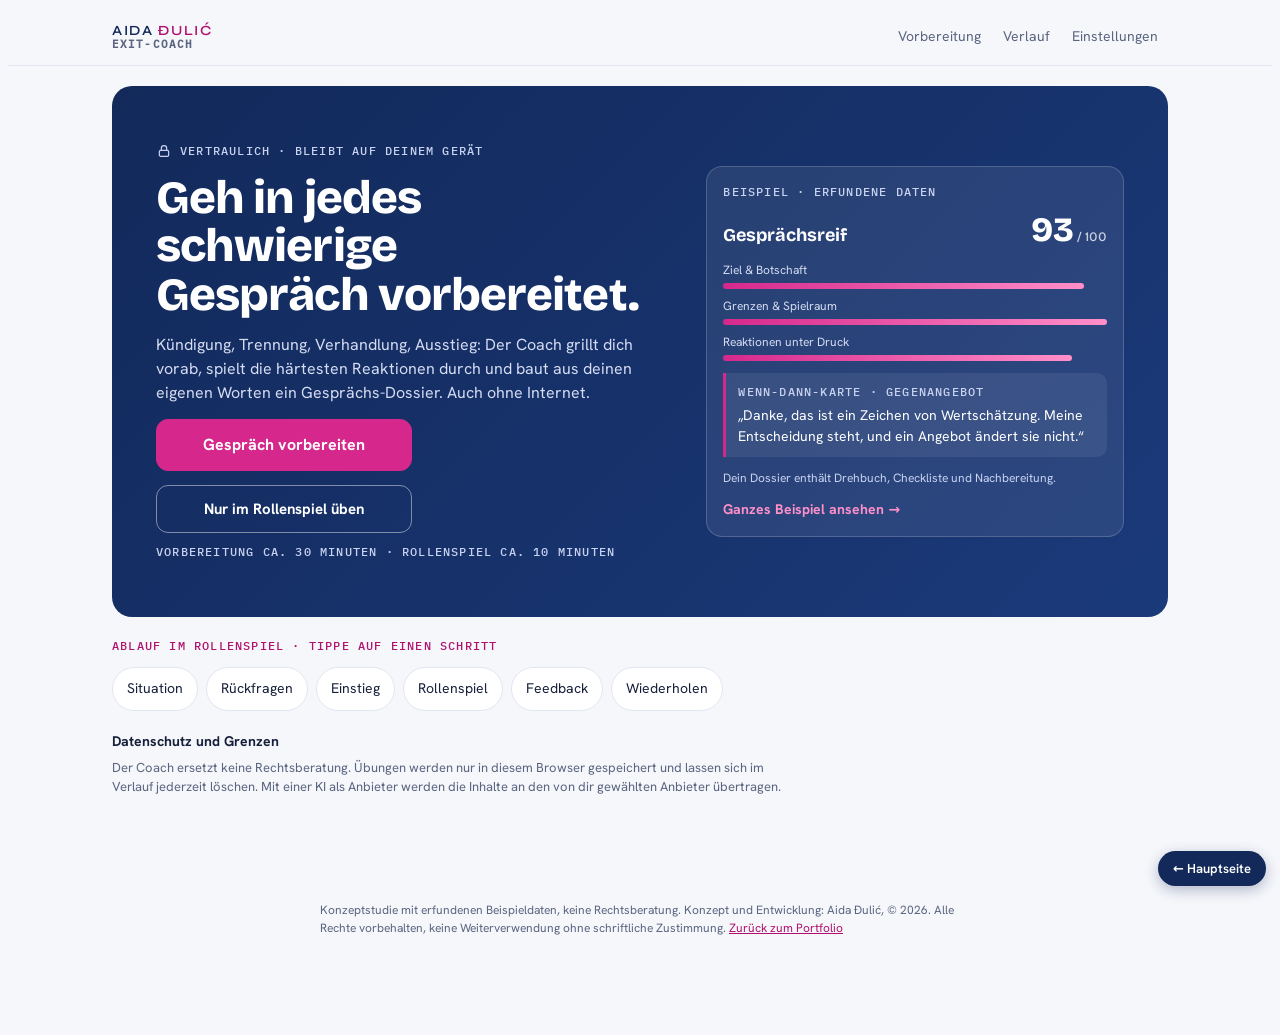
==== commit 70f2c1e3: "Add files via upload" ====
--- a/exit-coach/index.html
+++ b/exit-coach/index.html
@@ -268,8 +268,18 @@
   .pbar .track i { background: #12295a; -webkit-print-color-adjust: exact; print-color-adjust: exact; }
   .method, details { display: none; }
 }
+
+.preview { cursor: pointer; transition: transform .15s, background .15s; } .preview:hover, .preview:focus-visible { background: rgba(255,255,255,.14); transform: translateY(-2px); outline: 2px solid #ff8fc9; outline-offset: 2px; }
+.pv-cta { align-self: flex-start; font-weight: 700; font-size: 14px; color: #ff8fc9; }
+.flow-btns li:not(:last-child)::after { content: none; }
+.flow-btns { gap: 8px; }
+.flowbtn { border: 1px solid var(--line); background: var(--surface); border-radius: 999px; padding: 8px 14px; min-height: 44px; font-size: 14px; color: var(--ink); cursor: pointer; }
+.flowbtn:hover { background: var(--surface-2); } .flowbtn.on { background: var(--coach); color: #fff; border-color: var(--coach); }
+.flowcard { border: 1px solid var(--line); border-left: 4px solid var(--accent); background: var(--surface); border-radius: 12px; padding: 14px 16px; display: flex; flex-direction: column; gap: 8px; } .flowcard p { margin: 0; }
+.flowex { background: var(--surface-2); border-radius: 10px; padding: 10px 12px; font-style: italic; } .flowex .eyebrow { font-style: normal; }
 .sr { position: absolute; width: 1px; height: 1px; overflow: hidden; clip: rect(0 0 0 0); white-space: nowrap; }
 </style>
+
 
 <header class="top">
   <nav>
@@ -368,35 +378,96 @@
 }
 
 // ---------------- KI-Anbieter ----------------
-// Zwei Anbieter: Claude (über das Konto der Person, die die Seite öffnet) und ein lokaler Mock.
-let sampleFn = null;           // aufgelöst über claude.use("sample")
-let sampleState = "pending";   // pending | ready | absent | denied
+// Ohne Server: Der Besucher trägt seinen eigenen API-Schlüssel ein; die Anfragen gehen direkt vom Browser an den Anbieter.
+// Der Schlüssel wird nie in dieser Datei gespeichert, standardmäßig nur für die laufende Browsersitzung.
+const VENDORS = {
+  openai: { label: "OpenAI", model: "gpt-6-astra", needsBase: false },
+  anthropic: { label: "Anthropic (Claude)", model: "claude-sonnet-5-5", needsBase: false },
+  gemini: { label: "Google Gemini", model: "gemini-3.8-flash", needsBase: false },
+  compat: { label: "OpenAI-kompatibel (z. B. Groq, Ollama)", model: "", needsBase: true },
+};
 const PROVIDERS = {
-  claude: { id: "claude", label: "Claude (nur in der Claude-Umgebung)", external: true },
+  live: { id: "live", label: "KI mit eigenem API-Schlüssel", external: true },
   mock: { id: "mock", label: "Mock (lokal, ohne KI)", external: false },
 };
-const claudeUsable = () => sampleState === "ready" && !!sampleFn;
+const KEY_API = "exitcoach.apikey.v1";
+let apiKey = "";
+function loadKey() { try { apiKey = sessionStorage.getItem(KEY_API) || localStorage.getItem(KEY_API) || ""; } catch { apiKey = ""; } }
+function saveKey() {
+  try { sessionStorage.removeItem(KEY_API); localStorage.removeItem(KEY_API); } catch {}
+  try { (memSettings.rememberKey ? localStorage : sessionStorage).setItem(KEY_API, apiKey); } catch {}
+}
+const vendorModel = () => (memSettings.model || VENDORS[memSettings.vendor || "anthropic"].model || "").trim();
+const liveUsable = () => !!(apiKey && memSettings.vendor && VENDORS[memSettings.vendor] && vendorModel() && (!VENDORS[memSettings.vendor].needsBase || memSettings.baseUrl));
 function effectiveProvider() {
-  const want = memSettings.providerId;
-  if (want === "mock") return "mock";
-  if (want === "claude") return claudeUsable() ? "claude" : "mock";
-  return claudeUsable() ? "claude" : "mock";
-}
-const effectiveTier = () => memSettings.tier || "default";
-const providerText = (p, tier) => p === "claude" ? `Claude · ${TIERS[tier] || TIERS.default}` : "Mock (lokal)";
+  if (memSettings.providerId === "mock") return "mock";
+  return liveUsable() ? "live" : "mock";
+}
+const effectiveTier = () => liveUsable() ? `${memSettings.vendor}:${vendorModel()}` : "default";
+const providerText = (p, tier) => p === "live" ? `${VENDORS[String(tier).split(":")[0]]?.label || "KI"} · ${String(tier).split(":").slice(1).join(":") || "Modell"}` : "Mock (lokal)";
+
+function extractJson(text) {
+  const t = String(text || "").trim().replace(/^```(?:json)?\s*/i, "").replace(/```\s*$/i, "");
+  try { return JSON.parse(t); } catch {}
+  const i = t.indexOf("{"), j = t.lastIndexOf("}");
+  if (i >= 0 && j > i) { try { return JSON.parse(t.slice(i, j + 1)); } catch {} }
+  throw { code: "invalid_json" };
+}
+async function* sseData(res) {
+  const reader = res.body.getReader(), dec = new TextDecoder(); let buf = "";
+  for (;;) {
+    const { done, value } = await reader.read(); if (done) break;
+    buf += dec.decode(value, { stream: true });
+    let i; while ((i = buf.indexOf("\n")) >= 0) {
+      const line = buf.slice(0, i).trim(); buf = buf.slice(i + 1);
+      if (line.startsWith("data:")) { const d = line.slice(5).trim(); if (d && d !== "[DONE]") yield d; }
+    }
+  }
+}
+function vendorRequest(v, model, prompt) {
+  const json = { "content-type": "application/json" };
+  if (v === "openai") return { url: "https://api.openai.com/v1/responses", headers: { ...json, authorization: `Bearer ${apiKey}` }, body: { model, input: prompt, stream: true, store: false }, pick: (e) => e.type === "response.output_text.delta" ? e.delta : "" };
+  if (v === "anthropic") return { url: "https://api.anthropic.com/v1/messages", headers: { ...json, "x-api-key": apiKey, "anthropic-version": "2023-06-01", "anthropic-dangerous-direct-browser-access": "true" }, body: { model, max_tokens: 3000, stream: true, messages: [{ role: "user", content: prompt }] }, pick: (e) => e.type === "content_block_delta" && e.delta?.type === "text_delta" ? e.delta.text : "" };
+  if (v === "gemini") return { url: `https://generativelanguage.googleapis.com/v1beta/models/${encodeURIComponent(model)}:streamGenerateContent?alt=sse`, headers: { ...json, "x-goog-api-key": apiKey }, body: { contents: [{ role: "user", parts: [{ text: prompt }] }] }, pick: (e) => (e.candidates?.[0]?.content?.parts || []).map((p) => p.text || "").join("") };
+  const base = String(memSettings.baseUrl || "").replace(/\/+$/, "");
+  return { url: `${base}/chat/completions`, headers: { ...json, authorization: `Bearer ${apiKey}` }, body: { model, stream: true, messages: [{ role: "user", content: prompt }] }, pick: (e) => e.choices?.[0]?.delta?.content || "" };
+}
+async function llmStream(prompt, { json, onText, signal } = {}) {
+  if (!liveUsable()) throw { code: "not_configured" };
+  const v = memSettings.vendor;
+  const req = vendorRequest(v, vendorModel(), json ? prompt + "\n\nAntworte ausschließlich mit einem gültigen JSON-Objekt, ohne Erklärung und ohne Codeblock." : prompt);
+  let res;
+  try { res = await fetch(req.url, { method: "POST", headers: req.headers, body: JSON.stringify(req.body), signal }); }
+  catch (e) { if (e?.name === "AbortError") throw { code: "cancelled" }; throw { code: "network" }; }
+  if (!res.ok) throw { code: "http", status: res.status };
+  let text = "";
+  try {
+    for await (const d of sseData(res)) {
+      let ev; try { ev = JSON.parse(d); } catch { continue; }
+      const piece = req.pick(ev); if (piece) { text += piece; onText && onText({ text }); }
+    }
+  } catch (e) { if (e?.name === "AbortError" || signal?.aborted) throw { code: "cancelled" }; throw { code: "network" }; }
+  if (!text.trim()) throw { code: "empty_completion" };
+  return text;
+}
+const sampleFn = Object.assign(
+  async (prompt, o) => ({ text: await llmStream(prompt, o) }),
+  { json: async (prompt, o) => extractJson(await llmStream(prompt, { ...o, json: true })) },
+);
 
 function sampleErrorText(e) {
   switch (e?.code) {
-    case "not_granted": case "sampling_disabled": case "not_declared": case "capability_disabled": case "capability_removed":
-      sampleState = "denied";
-      return "Claude darf auf dieser Seite gerade nicht antworten. Wechsle in den Einstellungen zum Mock oder erlaube den Zugriff beim nächsten Öffnen.";
-    case "rate_limited": return "Zu viele Anfragen oder dein Nutzungslimit ist erreicht. Bitte versuch es später noch einmal.";
-    case "session_expired": return "Deine Anmeldung ist abgelaufen. Bitte melde dich neu an.";
-    case "refused": return "Claude hat diese Anfrage abgelehnt. Formuliere die Angaben etwas anders.";
+    case "not_configured": return "Die KI ist noch nicht eingerichtet. Trage in den Einstellungen deinen API-Schlüssel ein oder nutze den Mock.";
+    case "http":
+      if (e.status === 401 || e.status === 403) return "Der Anbieter hat den API-Schlüssel abgelehnt. Prüfe Schlüssel und Modellname in den Einstellungen.";
+      if (e.status === 404) return "Modell oder Adresse nicht gefunden. Prüfe den Modellnamen in den Einstellungen.";
+      if (e.status === 429) return "Zu viele Anfragen oder das Limit deines Kontos ist erreicht. Bitte versuch es später noch einmal.";
+      return `Der Anbieter hat die Anfrage abgelehnt (Fehler ${e.status}). Prüfe Schlüssel und Modell.`;
+    case "network": return "Keine Verbindung zum Anbieter. Prüfe Internet, Schlüssel und Adresse. Manche Anbieter erlauben Browser-Zugriffe nicht.";
     case "invalid_json": return "Die Antwort hatte nicht das erwartete Format. Bitte erneut versuchen.";
-    case "prompt_too_large": return "Die Übung ist zu lang geworden. Starte eine neue Runde.";
+    case "empty_completion": return "Der Anbieter hat nichts geantwortet. Bitte erneut versuchen.";
     case "cancelled": return "";
-    default: return "Die Verbindung zu Claude ist unterbrochen. Bitte erneut versuchen.";
+    default: return "Die Verbindung zur KI ist unterbrochen. Bitte erneut versuchen.";
   }
 }
 
@@ -506,7 +577,7 @@
   mittel: ["Das kommt jetzt ziemlich überraschend. Warum gerade jetzt?", "Ich finde, das hätte man auch früher ansprechen können. Ist das wirklich schon entschieden?", "Und was ist mit allem, was ich in den letzten Monaten reingesteckt habe? Zählt das gar nicht?", "Gut. Dann möchte ich wenigstens wissen, wie der Übergang aussieht."],
   schwer: ["Wie bitte? Das ist doch nicht dein Ernst. Nach allem, was ich hier gemacht habe?", "Nein, das akzeptiere ich so nicht. Da muss es doch eine andere Lösung geben.", "Du machst es dir da ziemlich einfach. Wer hat das überhaupt entschieden?", "Dann will ich das schriftlich haben, und ich werde das prüfen lassen.", "… Okay. Und wie soll das jetzt ganz konkret ablaufen?"],
 };
-const sentences = (t) => t.split(/(?<=[.!?])\s+/).map((x) => x.trim()).filter((x) => x.length > 2);
+const sentences = (t) => t.replace(/([.!?])\s+/g, "$1\u0001").split("\u0001").map((x) => x.trim()).filter((x) => x.length > 2);
 function mockInterview(s) {
   const q = [
     { prime: "purpose", question: "Was soll am Ende des Gesprächs unmissverständlich feststehen – und worüber bist du bereit zu sprechen?", why: "So trennen wir das Nicht-Verhandelbare von dem, was offen ist." },
@@ -550,12 +621,12 @@
 
 // ---------------- Coaching-Engine ----------------
 function pickProvider(s) {
-  if (s.provider === "claude" && !claudeUsable()) throw { code: "not_granted" };
+  if (s.provider === "live" && !liveUsable()) throw { code: "not_granted" };
   return s.provider;
 }
 async function runInterview(s) {
   let out;
-  if (pickProvider(s) === "claude") {
+  if (pickProvider(s) === "live") {
     out = await sampleFn.json(interviewPromptText(s), { modelTier: s.tier || "default", cache: false });
   } else { await wait(500); out = mockInterview(s); }
   const qs = (Array.isArray(out?.questions) ? out.questions : [])
@@ -568,18 +639,18 @@
   return { questions: qs, legalNotice: legal || null };
 }
 async function runCounterpart(s, round, onText, signal) {
-  if (pickProvider(s) === "claude") {
+  if (pickProvider(s) === "live") {
     const r = await sampleFn(counterpartPromptText(s, round), { modelTier: "quick", cache: false, signal, onText: ({ text }) => onText(text) });
     return r.text.trim().replace(/^GEGENÜBER:\s*/i, "").replace(/^["„]|["“]$/g, "");
   }
   const text = mockCounterpart(s, round);
   let acc = "";
-  for (const w of text.split(/(?<= )/)) { if (signal?.aborted) throw { code: "cancelled" }; await wait(30); acc += w; onText(acc); }
+  for (const w of (text.match(/[^ ]* ?/g) || []).filter(Boolean)) { if (signal?.aborted) throw { code: "cancelled" }; await wait(30); acc += w; onText(acc); }
   return text;
 }
 async function runFeedback(s, round, prevLines) {
   let out;
-  if (pickProvider(s) === "claude") {
+  if (pickProvider(s) === "live") {
     out = await sampleFn.json(feedbackPromptText(s, round, prevLines), { modelTier: s.tier || "default", cache: false });
   } else { await wait(600); out = mockFeedback(round); }
   const ok = (o, k) => o && typeof o[k] === "string" && o[k].trim();
@@ -634,14 +705,25 @@
 
 const pLockSvg = `<svg viewBox="0 0 24 24" width="16" height="16" fill="none" stroke="currentColor" stroke-width="1.8" stroke-linecap="round" stroke-linejoin="round" aria-hidden="true"><rect x="5" y="11" width="14" height="9" rx="2"/><path d="M8 11V8a4 4 0 0 1 8 0v3"/></svg>`;
 function dossierPreview() {
-  return `<aside class="preview" aria-label="Beispiel eines Dossiers">
+  const sc = pScores(pDemoSession()), st = pRating(sc.total)[0], bar = (k) => sc.dims[k] || 0;
+  return `<aside class="preview" role="button" tabindex="0" data-pa="demo" aria-label="Vollständiges Beispiel-Dossier ansehen">
     <p class="eyebrow">Beispiel · erfundene Daten</p>
-    <div class="pv-score"><b>Fast bereit: nachschärfen</b><span class="pv-num">78<small> / 100</small></span></div>
-    <div class="pv-bars"><div><span>Ziel &amp; Botschaft</span><i style="width:90%"></i></div><div><span>Grenzen &amp; Spielraum</span><i style="width:55%"></i></div><div><span>Reaktionen unter Druck</span><i style="width:72%"></i></div></div>
+    <div class="pv-score"><b>${esc(st)}</b><span class="pv-num">${sc.total}<small> / 100</small></span></div>
+    <div class="pv-bars"><div><span>Ziel &amp; Botschaft</span><i style="width:${bar("ziel")}%"></i></div><div><span>Grenzen &amp; Spielraum</span><i style="width:${bar("grenzen")}%"></i></div><div><span>Reaktionen unter Druck</span><i style="width:${bar("stress")}%"></i></div></div>
     <p class="pv-card"><span class="eyebrow">Wenn-dann-Karte · Gegenangebot</span>„Danke, das ist ein Zeichen von Wertschätzung. Meine Entscheidung steht, und ein Angebot ändert sie nicht.“</p>
     <p class="pv-foot">Dein Dossier enthält Drehbuch, Checkliste und Nachbereitung.</p>
+    <span class="pv-cta">Ganzes Beispiel ansehen →</span>
   </aside>`;
 }
+ui.flow = null;
+const FLOW_DETAIL = [
+  ["Du beschreibst in ein, zwei Sätzen, worum es geht, wer das Gegenüber ist und was du erreichen willst. Es muss nicht perfekt formuliert sein.", "„Ich muss Tom mitteilen, dass sein befristeter Vertrag Ende Dezember nicht verlängert wird.“"],
+  ["Der Coach stellt bis zu fünf gezielte Fragen zu Ziel, Fakten, Gegenüber, Ablauf und deinen Erfahrungen. Er erfindet nichts, er fragt nur nach dem, was du selbst weißt.", "„Welche Reaktion erwartest du als schwierig, und woran hast du sie schon erlebt?“"],
+  ["Du schreibst deinen ersten Satz selbst. So passt das Training zu deiner Stimme und nicht zu einer Vorlage.", "„Tom, ich möchte mit dir über deinen Vertrag sprechen. Er wird nicht verlängert.“"],
+  ["Die KI, oder ohne KI ein lokaler Mock, spielt dein Gegenüber in drei Härtegraden. Du antwortest in deinen Worten, Satz für Satz.", "Gegenüber: „Warum jetzt? Das kommt aus heiterem Himmel.“"],
+  ["Du bekommst eine konkrete Stärke, einen Verbesserungspunkt mit Zitat aus deinen Aussagen und eine Alternative. Bewertet wird nur, was du gesagt hast.", "Stärke: „Ich habe mich entschieden“ macht klar, dass es entschieden ist. Verbessern: „eigentlich“ weicht die Aussage auf."],
+  ["Der schwierigste Moment wird noch einmal gespielt. Danach legst du fest, was du als Nächstes konkret tust.", "Nächster Schritt: „Morgen um 10 Uhr bespreche ich die Übergabe mit Tom.“"],
+];
 function viewHome() {
   const recent = [...memSessions].sort((a, b) => b.updatedAt.localeCompare(a.updatedAt)).slice(0, 3);
   const steps = [["Situation", "Du beschreibst kurz, worum es geht."], ["Rückfragen", "Der Coach fragt gezielt nach – nichts wird erfunden."], ["Einstieg", "Du formulierst deinen ersten Satz selbst."], ["Rollenspiel", "Die KI spielt dein Gegenüber – leicht, mittel oder schwer."], ["Feedback", "Eine Stärke, ein Punkt zum Verbessern, eine Alternative."], ["Wiederholen", "Du übst den schwierigen Moment und legst deinen nächsten Schritt fest."]];
@@ -657,9 +739,11 @@
     </div>
     ${dossierPreview()}
   </section>
-  <ol class="flow" aria-label="Ablauf">${steps.map(([t], i) => `<li${i === 0 ? ' class="first"' : ""}>${t}</li>`).join("")}</ol>
+  <section class="stack" aria-label="Ablauf im Rollenspiel"><p class="eyebrow">Ablauf im Rollenspiel · tippe auf einen Schritt</p>
+  <ol class="flow flow-btns">${steps.map(([t], i) => `<li><button type="button" class="flowbtn${ui.flow === i ? " on" : ""}" data-flow="${i}" aria-expanded="${ui.flow === i}">${t}</button></li>`).join("")}</ol>
+  ${ui.flow != null ? `<div class="flowcard" role="region" aria-live="polite"><b>${esc(steps[ui.flow][0])}</b><p>${esc(FLOW_DETAIL[ui.flow][0])}</p><p class="flowex"><span class="eyebrow">Beispiel</span><br>${esc(FLOW_DETAIL[ui.flow][1])}</p><button class="btn btn-primary" data-go="form">Selbst ausprobieren</button></div>` : ""}</section>
   ${recent.length ? `<section class="stack"><div style="display:flex;justify-content:space-between;align-items:baseline"><h2>Zuletzt geübt</h2><button class="linkbtn" data-go="history">Ganzer Verlauf</button></div>${sessionList(recent, false)}</section>` : ""}
-  <section class="stack fine"><h2>Datenschutz und Grenzen</h2><p class="small muted">Der Coach ersetzt keine Rechtsberatung. Übungen werden nur in diesem Browser gespeichert und lassen sich im Verlauf jederzeit löschen. Mit Claude als Anbieter werden die Inhalte über das Claude-Konto der Person verarbeitet, die diese Seite geöffnet hat. Wer die KI testen möchte, meldet sich dafür bei Claude an; ohne KI läuft die Offline-Version.</p></section>`;
+  <section class="stack fine"><h2>Datenschutz und Grenzen</h2><p class="small muted">Der Coach ersetzt keine Rechtsberatung. Übungen werden nur in diesem Browser gespeichert und lassen sich im Verlauf jederzeit löschen. Mit einer KI als Anbieter werden die Inhalte an den von dir gewählten Anbieter übertragen.</p></section>`;
 }
 
 function blankForm() { return { scenario: "trennung-mitarbeitende", difficulty: "mittel", situation: "", relationship: "", counterpartLabel: "", goal: "", difficultMoments: "", experience: "", writingSample: "" }; }
@@ -690,7 +774,7 @@
     <div id="form-legal">${legal ? legalBox() : ""}</div>
     ${ui.errors.form ? errBox(ui.errors.form) : ""}
     <div class="stack" style="gap:6px"><button type="submit" class="btn btn-primary btn-block">Weiter zu den Rückfragen</button>
-      <p class="small muted" style="text-align:center">KI: ${esc(providerText(p, effectiveTier()))}${sampleState === "pending" ? " · prüfe Claude-Verfügbarkeit …" : ""}</p></div>
+      <p class="small muted" style="text-align:center">KI: ${esc(providerText(p, effectiveTier()))}</p></div>
   </form>`;
 }
 
@@ -703,14 +787,14 @@
   const s = getSession(ui.id);
   if (!s) return `<div class="panel pb stack" style="border:1px solid var(--line)"><p>Diese Übung gibt es nicht mehr.</p><button class="btn btn-primary" data-go="form">Neue Übung</button></div>`;
   const eff = effectiveProvider(), effTier = effectiveTier();
-  const mismatch = eff !== s.provider || (eff === "claude" && effTier !== (s.tier || "default"));
-  const claudeGone = s.provider === "claude" && !claudeUsable() && sampleState !== "pending";
+  const mismatch = eff !== s.provider || (eff === "live" && effTier !== (s.tier || "default"));
+  const liveGone = s.provider === "live" && !liveUsable();
   return `
   <header class="stack" style="gap:10px">
     <div><p class="eyebrow" style="letter-spacing:.02em;text-transform:none;font-size:13px">${esc(SCENARIOS[s.setup.scenario])}</p><h1 style="font-size:21px">${esc(s.title)}</h1></div>
     ${progress(s.phase)}
     <p class="small muted">KI: ${esc(providerText(s.provider, s.tier))}</p>
-    ${claudeGone ? `<div class="banner"><span>Claude ist in dieser Ansicht nicht verfügbar.</span><button class="linkbtn" data-act="switch-mock">Mit Mock fortfahren</button></div>`
+    ${liveGone ? `<div class="banner"><span>Die KI ist nicht eingerichtet (API-Schlüssel fehlt).</span><button class="linkbtn" data-act="switch-mock">Mit Mock fortfahren</button></div>`
       : mismatch ? `<div class="banner"><span>In den Einstellungen ist <b>${esc(providerText(eff, effTier))}</b> gewählt.</span><button class="linkbtn" data-act="switch-settings">Für diese Übung wechseln</button></div>` : ""}
   </header>
   ${phaseView(s)}`;
@@ -730,7 +814,7 @@
 
 function viewInterview(s) {
   let body = "";
-  if (ui.busy.interview) body += spinner(s.provider === "claude" ? "Der Coach liest deine Angaben … (kann bis zu einer Minute dauern)" : "Der Coach liest deine Angaben …");
+  if (ui.busy.interview) body += spinner(s.provider === "live" ? "Der Coach liest deine Angaben … (kann bis zu einer Minute dauern)" : "Der Coach liest deine Angaben …");
   if (ui.errors.interview) body += errBox(ui.errors.interview, "retry-interview");
   if (s.interview) {
     body += `<div class="stack-lg"><p class="small muted">Beantworte, was du weißt – alles ist optional. Je konkreter, desto realistischer wird die Übung.</p>
@@ -779,7 +863,7 @@
     ${TTS ? `<label class="ttsrow"><input type="checkbox" data-tts${ui.tts ? " checked" : ""}> Antworten von ${esc(who)} vorlesen</label>` : ""}
     <div class="chat" id="chat">
       ${round.turns.map((t) => bubble(t, who)).join("")}
-      ${streaming ? bubble({ role: "assistant", content: ui.streaming || (s.provider === "claude" ? "denkt nach …" : "…") }, who, "stream-bubble") : ""}
+      ${streaming ? bubble({ role: "assistant", content: ui.streaming || (s.provider === "live" ? "denkt nach …" : "…") }, who, "stream-bubble") : ""}
       ${ui.errors.roleplay ? errBox(ui.errors.roleplay, "retry-reply") : ""}
     </div>
     <form class="composer" id="rp-form">
@@ -788,7 +872,7 @@
       <p class="hint">${VOICE_HINT}</p>
       <button type="submit" class="btn btn-primary btn-block" id="rp-send" style="font-size:16px"${streaming || awaiting || !(s.chatDraft || "").trim() ? " disabled" : ""}>Senden</button>
       <button type="button" class="btn btn-quiet" data-act="end-roleplay" style="align-self:center"${canEnd ? "" : " disabled"}>${repeat ? "Kurzfeedback" : "Beenden &amp; Feedback"}</button>
-      ${streaming && s.provider === "claude" ? `<button type="button" class="linkbtn small" data-act="stop-stream" style="align-self:center">Antwort abbrechen</button>` : ""}
+      ${streaming && s.provider === "live" ? `<button type="button" class="linkbtn small" data-act="stop-stream" style="align-self:center">Antwort abbrechen</button>` : ""}
       ${userTurns >= 6 ? `<p class="hint" style="text-align:center">${userTurns >= MAX_USER_TURNS ? "Maximale Länge erreicht – hol dir jetzt Feedback." : "Guter Zeitpunkt für Feedback."}</p>` : ""}
     </form></section>`;
 }
@@ -811,7 +895,7 @@
   const repeat = round.kind === "wiederholung";
   return `<div class="divider">Rollenspiel beendet</div>
     <details class="box"><summary>Transkript ansehen (${round.turns.length} Beiträge)</summary>${transcriptHtml(round, s.setup.counterpartLabel)}</details>
-    ${ui.busy.feedback ? spinner(s.provider === "claude" ? "Der Coach wertet deine Aussagen aus … (kann bis zu einer Minute dauern)" : "Der Coach wertet deine Aussagen aus …") : ""}
+    ${ui.busy.feedback ? spinner(s.provider === "live" ? "Der Coach wertet deine Aussagen aus … (kann bis zu einer Minute dauern)" : "Der Coach wertet deine Aussagen aus …") : ""}
     ${ui.errors.feedback ? errBox(ui.errors.feedback, "retry-feedback") : ""}
     ${round.feedback ? `${feedbackView(round.feedback, repeat ? "Kurzfeedback zur Wiederholung" : "Feedback")}
       <div class="stack" style="gap:8px"><button class="btn btn-primary btn-block" data-act="to-next" style="font-size:16px">Nächsten Schritt festlegen</button>
@@ -855,20 +939,24 @@
 }
 
 function viewSettings() {
-  const sel = memSettings.providerId || effectiveProvider();
-  const tier = effectiveTier();
-  const claudeLine = sampleState === "pending" ? "Verfügbarkeit wird geprüft …" : claudeUsable() ? "Echte KI. Nutzt das Claude-Konto der Person, die diese Seite geöffnet hat; beim ersten Aufruf fragt die App um Erlaubnis." : sampleState === "denied" ? "In dieser Ansicht nicht erlaubt. Beim nächsten Öffnen kannst du den Zugriff erlauben." : "KI ist auf dieser Seite nicht angebunden. Die Demo läuft vollständig mit dem lokalen Mock.";
-  const card = (id, label, line, badges, disabled) => `<label class="provider${sel === id ? " sel" : ""}"><input type="radio" name="prov" value="${id}"${sel === id ? " checked" : ""}${disabled ? " disabled" : ""}><div style="min-width:0"><b>${esc(label)}</b><p class="small muted">${esc(line)}</p><div class="badges">${badges.map(([t, on]) => `<span class="badge${on ? "" : " off"}">${t}</span>`).join("")}</div></div></label>`;
+  const sel = effectiveProvider();
+  const v = memSettings.vendor || "anthropic";
+  const card = (id, label, line, disabled) => `<label class="provider${sel === id ? " sel" : ""}"><input type="radio" name="prov" value="${id}"${sel === id ? " checked" : ""}${disabled ? " disabled" : ""}><div style="min-width:0"><b>${esc(label)}</b><p class="small muted">${esc(line)}</p></div></label>`;
   return `<div class="stack" style="gap:6px"><h1>Einstellungen</h1><p class="small muted">Wähle, wer Coach und Gegenüber spielt. Die Wahl gilt für neue Übungen; bei laufenden Übungen wirst du vor einem Wechsel gefragt.</p></div>
   <fieldset class="stack" style="border:0;padding:0;margin:0"><legend class="lbl">Anbieter</legend>
-    ${card("claude", PROVIDERS.claude.label, claudeLine, [["Text", true], ["Streaming", true], ["Strukturiert", true], ["Audio", false]], !claudeUsable())}
-    ${card("mock", PROVIDERS.mock.label, "Regelbasierte Beispielantworten. Keine Daten verlassen deinen Browser. Gut zum Ausprobieren.", [["Text", true], ["Streaming", true], ["Strukturiert", true], ["Audio", false]], false)}
+    ${card("live", PROVIDERS.live.label, liveUsable() ? `Echte KI: ${providerText("live", effectiveTier())}. Deine Eingaben gehen direkt an den Anbieter.` : "Erst einrichten: Anbieter, Modell und API-Schlüssel unten eintragen.", !liveUsable())}
+    ${card("mock", PROVIDERS.mock.label, "Regelbasierte Beispielantworten. Keine Daten verlassen deinen Browser. Gut zum Ausprobieren.", false)}
   </fieldset>
-  ${sel === "claude" ? `<div><label class="lbl" for="tier">Modell</label>
-    <select id="tier" class="field">${Object.entries(TIERS).map(([k, v]) => `<option value="${k}"${tier === k ? " selected" : ""}>${v}${k === "quick" ? " – schnellste Antworten" : k === "complex" ? " – genaueres Feedback, langsamer" : " – ausgewogen"}</option>`).join("")}</select>
-    <p class="hint">Gilt für Rückfragen und Feedback. Das Gegenüber antwortet immer mit dem schnellen Modell, damit sich das Rollenspiel flüssig anfühlt.</p></div>` : ""}
+  <div class="stack"><h2>KI einrichten</h2>
+    <div><label class="lbl" for="vendor">Anbieter</label><select id="vendor" class="field">${Object.entries(VENDORS).map(([k, x]) => `<option value="${k}"${v === k ? " selected" : ""}>${esc(x.label)}</option>`).join("")}</select></div>
+    ${VENDORS[v].needsBase ? `<div><label class="lbl" for="baseurl">Adresse (Base-URL)</label><input id="baseurl" class="field" value="${esc(memSettings.baseUrl || "")}" placeholder="https://api.groq.com/openai/v1" autocomplete="off"></div>` : ""}
+    <div><label class="lbl" for="model">Modell</label><input id="model" class="field" value="${esc(memSettings.model || "")}" placeholder="${esc(VENDORS[v].model || "Modellname")}" autocomplete="off" spellcheck="false"><p class="hint">Leer lassen für den Standard (${esc(VENDORS[v].model || "bitte eintragen")}). Passe den Namen an, wenn dein Anbieter ihn geändert hat.</p></div>
+    <div><label class="lbl" for="apikey">API-Schlüssel</label><input id="apikey" type="password" class="field" value="${esc(apiKey)}" placeholder="Dein persönlicher Schlüssel" autocomplete="off" spellcheck="false">
+      <label class="ttsrow" style="padding:0"><input type="checkbox" id="remember"${memSettings.rememberKey ? " checked" : ""}> Auf diesem Gerät merken (sonst nur bis zum Schließen des Tabs)</label>
+      <p class="hint">Der Schlüssel bleibt in deinem Browser und geht nur an den gewählten Anbieter. Nutze nach Möglichkeit einen Schlüssel mit Ausgabenlimit, und gib ihn nie auf fremden Geräten ein.</p></div>
+  </div>
   ${ui.errors.settingsSaved ? `<p class="small" style="color:var(--accent-text)" role="status">Gespeichert.</p>` : ""}
-  <p class="small muted">Diese Demo läuft ohne Server. Auf dieser Seite antwortet der lokale Mock, die KI-Anbindung ist als Konzept vorgesehen.</p>`;
+  <p class="small muted">Diese Version läuft ohne Server direkt auf der Webseite. Sie speichert Übungen nur in deinem Browser.</p>`;
 }
 
 function renderModal() {
@@ -880,8 +968,8 @@
   if (Object.values(s.answers).some(Boolean)) items.push("Antworten auf die Rückfragen");
   if (s.rounds.length) items.push(`Rollenspiel-Verläufe (${s.rounds.length})`);
   root.innerHTML = `<div class="modal" role="dialog" aria-modal="true" aria-labelledby="c-title"><div class="modal-card">
-    <h2 id="c-title" style="font-size:18px">Verlauf an Claude übertragen?</h2>
-    <p class="small muted">Diese Übung wurde bisher nur lokal mit dem Mock verarbeitet. Wenn du zu <b style="color:var(--ink)">Claude</b> wechselst, werden bei der nächsten Anfrage folgende Inhalte über dein Claude-Konto verarbeitet:</p>
+    <h2 id="c-title" style="font-size:18px">Verlauf an die KI übertragen?</h2>
+    <p class="small muted">Diese Übung wurde bisher nur lokal mit dem Mock verarbeitet. Wenn du zur <b style="color:var(--ink)">KI</b> wechselst, werden bei der nächsten Anfrage folgende Inhalte an den von dir gewählten Anbieter gesendet:</p>
     <ul class="small">${items.map((i) => `<li>${esc(i)}</li>`).join("")}</ul>
     <button class="btn btn-primary" data-act="consent-yes">Übertragen und wechseln</button>
     <button class="btn" data-act="consent-no">Beim bisherigen Anbieter bleiben</button>
@@ -902,7 +990,7 @@
 }
 function render() {
   const app = $("#app");
-  const views = { prep: viewPrep, prepRun: viewPrepRun, prepDossier: viewPrepDossier, prepAfter: viewPrepAfter, home: viewHome, form: viewForm, session: viewSession, history: viewHistory, settings: viewSettings };
+  const views = { prep: viewPrep, prepRun: viewPrepRun, prepDossier: viewPrepDossier, prepDemo: viewPrepDemo, prepAfter: viewPrepAfter, home: viewHome, form: viewForm, session: viewSession, history: viewHistory, settings: viewSettings };
   app.innerHTML = (views[ui.view] || viewHome)();
   $("#nav-prep").setAttribute("aria-current", ui.view.startsWith("prep") ? "page" : "false");
   $("#nav-history").setAttribute("aria-current", ui.view === "history" ? "page" : "false");
@@ -999,7 +1087,7 @@
 
 function switchProvider(target, tier) {
   const s = getSession(ui.id); if (!s) return;
-  const needsConsent = target === "claude" && s.disclosedTo.length > 0 && !s.disclosedTo.includes("claude");
+  const needsConsent = target === "live" && s.disclosedTo.length > 0 && !s.disclosedTo.includes("live");
   if (needsConsent) { ui.consent = { target, tier }; renderModal(); return; }
   ui.errors = {}; startedKey = "";
   update(s.id, (x) => ({ ...x, provider: target, tier }));
@@ -1075,7 +1163,11 @@
   const el = ev.target;
   if (el.name === "prov") { memSettings.providerId = el.value; persist(); ui.errors.settingsSaved = true; render(); }
   if ("tts" in el.dataset) { ui.tts = el.checked; if (!ui.tts) { try { speechSynthesis.cancel(); } catch {} } }
-  if (el.id === "tier") { memSettings.tier = el.value; persist(); ui.errors.settingsSaved = true; render(); }
+  if (el.id === "vendor") { memSettings.vendor = el.value; memSettings.model = ""; persist(); ui.errors.settingsSaved = true; render(); }
+  if (el.id === "remember") { memSettings.rememberKey = el.checked; persist(); saveKey(); }
+  if (el.id === "model") { memSettings.model = el.value.trim(); persist(); ui.errors.settingsSaved = true; render(); }
+  if (el.id === "baseurl") { memSettings.baseUrl = el.value.trim(); persist(); ui.errors.settingsSaved = true; render(); }
+  if (el.id === "apikey") { apiKey = el.value.trim(); saveKey(); ui.errors.settingsSaved = true; render(); }
 });
 
 document.addEventListener("submit", (ev) => {
@@ -1621,6 +1713,50 @@
   L.push("", "AUSWERTUNG (Regelprüfung der Form)", "- Antworten: Länge, Absicherungswörter, Konkretheit (Zahl/Datum), Vermutungen über das Gegenüber, Trennung nicht verhandelbar/verhandelbar.", "- Reaktionen: Länge, Absicherungen, Abwehr-Einstieg, Zuhör-Signal, hörbare Grenze, nächster Schritt, Gefühl als Tatsache, Zusagen, fast wörtliche Übernahme der Musterformulierung.", "- Gesamtnote: 55 % Fundament, 45 % Reaktionen. Stufen: ab 75 gesprächsreif, ab 50 nachschärfen.");
   return L.join("\n");
 }
+const P_DEMO_ANS = {
+  ziel1: "Tom, dein befristeter Vertrag endet am 31. Dezember und wird nicht verlängert.",
+  ziel2: "Tom kann die Entscheidung am Ende mit eigenen Worten wiedergeben. Der Übergabetermin am 15. Dezember steht im Kalender.",
+  fakt1: "Budgetbeschluss der Bereichsleitung vom 3. November, zwei befristete Stellen entfallen. Die Auswahl folgt der Vertragslaufzeit, nicht der Leistung. Nicht nennen: interne Diskussion über andere Kandidaten.",
+  fakt2: "Ob es später wieder eine Stelle gibt, weiß ich heute nicht. Ich melde mich dazu bis 20. November.",
+  geg1: "Tom ist Sicherheit und Anerkennung wichtig. Im Mitarbeitergespräch im Juni hat er gefragt, wie es mit seiner Perspektive aussieht, und mehrfach nach Feedback gefragt.",
+  geg2: "Als sein Projekt im März verschoben wurde, hat er zuerst nachgefragt, warum, und sich dann zwei Tage zurückgezogen. Danach kam er mit einem Alternativvorschlag.",
+  rahmen1: "Dienstag, 10. November, 10 Uhr, kleiner Besprechungsraum, 30 Minuten, nur Tom und ich. Vormittags, damit er den Tag nicht allein verbringt. Erster Satz: „Ich habe heute keine gute Nachricht.“",
+  risiko1: "Worst Case: Tom wird laut oder verlässt den Raum. Wahrscheinlichkeit gering bis mittel. Ich biete eine Pause von zehn Minuten an und bleibe bei der Botschaft.",
+  grenz1: "Nicht verhandelbar: das Vertragsende zum 31. Dezember und die Begründung. Verhandelbar: die Gestaltung der Übergabe und wie wir es dem Team sagen.",
+  emo1: "Am meisten bringt mich ein Vorwurf wie „Du hast mich im Stich gelassen“ aus dem Konzept. Mein erster Satz dann: „Ich höre, dass dich das hart trifft. Die Entscheidung bleibt.“",
+  komm1: "Zuerst HR am 9. November, dann Tom am 10. November, das Team am 12. November gemeinsam mit Tom abgestimmt. Wenn es vorher durchsickert, informiere ich Tom noch am selben Tag.",
+  danach1: "Bis 13. November: schriftliche Zusammenfassung an Tom (ich). Bis 20. November: Übergabeplan (Tom und ich). Bis 30. November: Zeugnisentwurf (HR).",
+  org1: "Das Budget wurde für das Jahr 2027 gekürzt, die Fähigkeit zur Datenauswertung muss danach aus dem verbleibenden Team kommen. Ich baue sie bis Februar durch zwei Schulungen auf.",
+  org2: "Von außen soll erzählt werden: Projekt beendet, Budget gekürzt, saubere Übergabe. Kunden hören das von mir direkt am 12. November.",
+  org3: "Das Signal an die Verbleibenden: Verträge werden nach Kriterien entschieden, nicht nach Sympathie. Das passt zu dem, was wir nach außen sagen, widerspricht ihm aber bei der kurzen Vorlaufzeit.",
+  x1: "Keine Leistungsbelege nötig, keine Leistungsentscheidung.",
+  x2: "Stärkster Einwand: „Warum ich und nicht jemand anderes?“ Antwort: Auswahl nach Vertragsende, nicht nach Leistung, und das gilt für beide befristeten Stellen.",
+  x3: "HR ist informiert, der Betriebsrat am 9. November. Tom bekommt einen ruhigen Raum, danach eine Stunde Zeit, bevor er zurück in den Arbeitsbereich geht.",
+};
+const P_DEMO_REACT = {
+  schock: "Das trifft dich, und ich verstehe das. Nimm dir einen Moment. Danach gehen wir gemeinsam durch, was als Nächstes kommt.",
+  warum: "Ich verstehe, dass du das wissen willst. Es geht um das Vertragsende und nicht um deine Arbeit. Die Kriterien erkläre ich dir gern, die Entscheidung bleibt.",
+  verhandeln: "Ich verstehe, wie wichtig dir das ist. Die Verlängerung ist entschieden und kommt nicht mehr. Offen ist die Übergabe, und ich schlage vor, dass wir sie bis 15. Dezember planen.",
+  fairness: "Die Auswahl folgte dem Vertragsende, das sage ich dir offen. Über andere Fälle spreche ich nicht.",
+  trauer: "Wir haben Zeit. Wenn du magst, machen wir eine Pause, und ich verstehe, wenn du heute nicht mehr sprechen willst. Dann sehen wir weiter.",
+  anwalt: "Das ist dein gutes Recht. Ich schlage vor, dass alles Formale über HR läuft. Die Entscheidung bleibt, und ich möchte heute klären, was du jetzt brauchst.",
+};
+function pDemoSession() {
+  const s = { id: "demo", sc: "trennung-mitarbeitende", who: "Tom (Beispiel)", ans: P_DEMO_ANS, reacts: P_DEMO_REACT, rsc: {}, check: { 0: true, 1: true, 2: true }, after: null };
+  P_SCEN[s.sc].react.forEach((id) => { s.rsc[id] = pReplyScore(P_DEMO_REACT[id], P_CARDS[id]).score; });
+  return s;
+}
+function viewPrepDemo() {
+  const s = pDemoSession(), d = pDossier(s);
+  return `<div class="stack-lg pdoss">
+    <header class="stack"><button class="linkbtn" data-go="home" style="align-self:flex-start">← Zurück</button>
+      <div class="note note-legal" role="note"><b>Beispiel mit erfundenen Daten</b><br>So sieht ein fertiges Dossier aus. Namen, Daten und Antworten sind frei erfunden. Dein eigenes baust du aus deinen Antworten.</div>
+      <p class="eyebrow">Dossier · ${esc(d.title)}</p><h1>Beispiel: Gesprächs-Dossier für Tom</h1>
+      <div class="pact"><button class="btn btn-primary" data-go="prep">Eigenes Gespräch vorbereiten</button></div></header>
+    ${d.sec.map((x) => `<section class="psec"><h2>${esc(x.h)}</h2>${x.b.map((b) => pBlock(b, s)).join("")}</section>`).join("")}
+    <div class="pnav"><button class="btn btn-primary" data-go="prep">Eigenes Gespräch vorbereiten</button></div>
+  </div>`;
+}
 // ---- Aktionen ----
 function pAfterRender() {
   if (ui.ptm) { clearInterval(ui.ptm); ui.ptm = null; }
@@ -1631,6 +1767,7 @@
 document.addEventListener("click", async (ev) => {
   const t = ev.target.closest("[data-pa]"); if (!t) return;
   const a = t.dataset.pa, d = t.dataset;
+  if (a === "demo") { ui.pid = null; go("prepDemo"); return; }
   if (a === "new") {
     const s = { id: uid(), sc: d.sc, who: "", timed: false, step: 0, ans: {}, probed: {}, reacts: {}, rsc: {}, check: {}, done: false, createdAt: new Date().toISOString(), updatedAt: new Date().toISOString() };
     memPrep.push(s); pSave(); ui.pid = s.id; ui.pprobe = null; ui.preveal = null; go("prepRun"); return;
@@ -1693,6 +1830,8 @@
     go("form"); return;
   }
 });
+document.addEventListener("keydown", (ev) => { if ((ev.key === "Enter" || ev.key === " ") && ev.target.matches && ev.target.matches('.preview[data-pa="demo"]')) { ev.preventDefault(); ev.target.click(); } });
+document.addEventListener("click", (ev) => { const b = ev.target.closest("[data-flow]"); if (!b) return; const i = +b.dataset.flow; ui.flow = ui.flow === i ? null : i; render(); const f = document.querySelector(".flowcard"); if (f) f.scrollIntoView({ block: "nearest", behavior: "smooth" }); });
 document.addEventListener("input", (ev) => {
   const el = ev.target, d = el.dataset; if (!ui.pid) return;
   if ("paf" in d) { pUpdate(ui.pid, (s) => ({ ...s, after: { ...(s.after || {}), [d.paf]: el.value } }), false); return; }
@@ -1721,14 +1860,8 @@
 
 // ---------------- Start ----------------
 loadAll();
+loadKey();
 render();
-(async () => {
-  try {
-    const s = window.claude?.use ? await window.claude.use("sample") : null;
-    sampleFn = s; sampleState = s ? "ready" : "absent";
-  } catch { sampleState = "absent"; }
-  if (ui.view !== "session" || ui.streaming === null) render();
-})();
 })();
 </script>
 <style>
